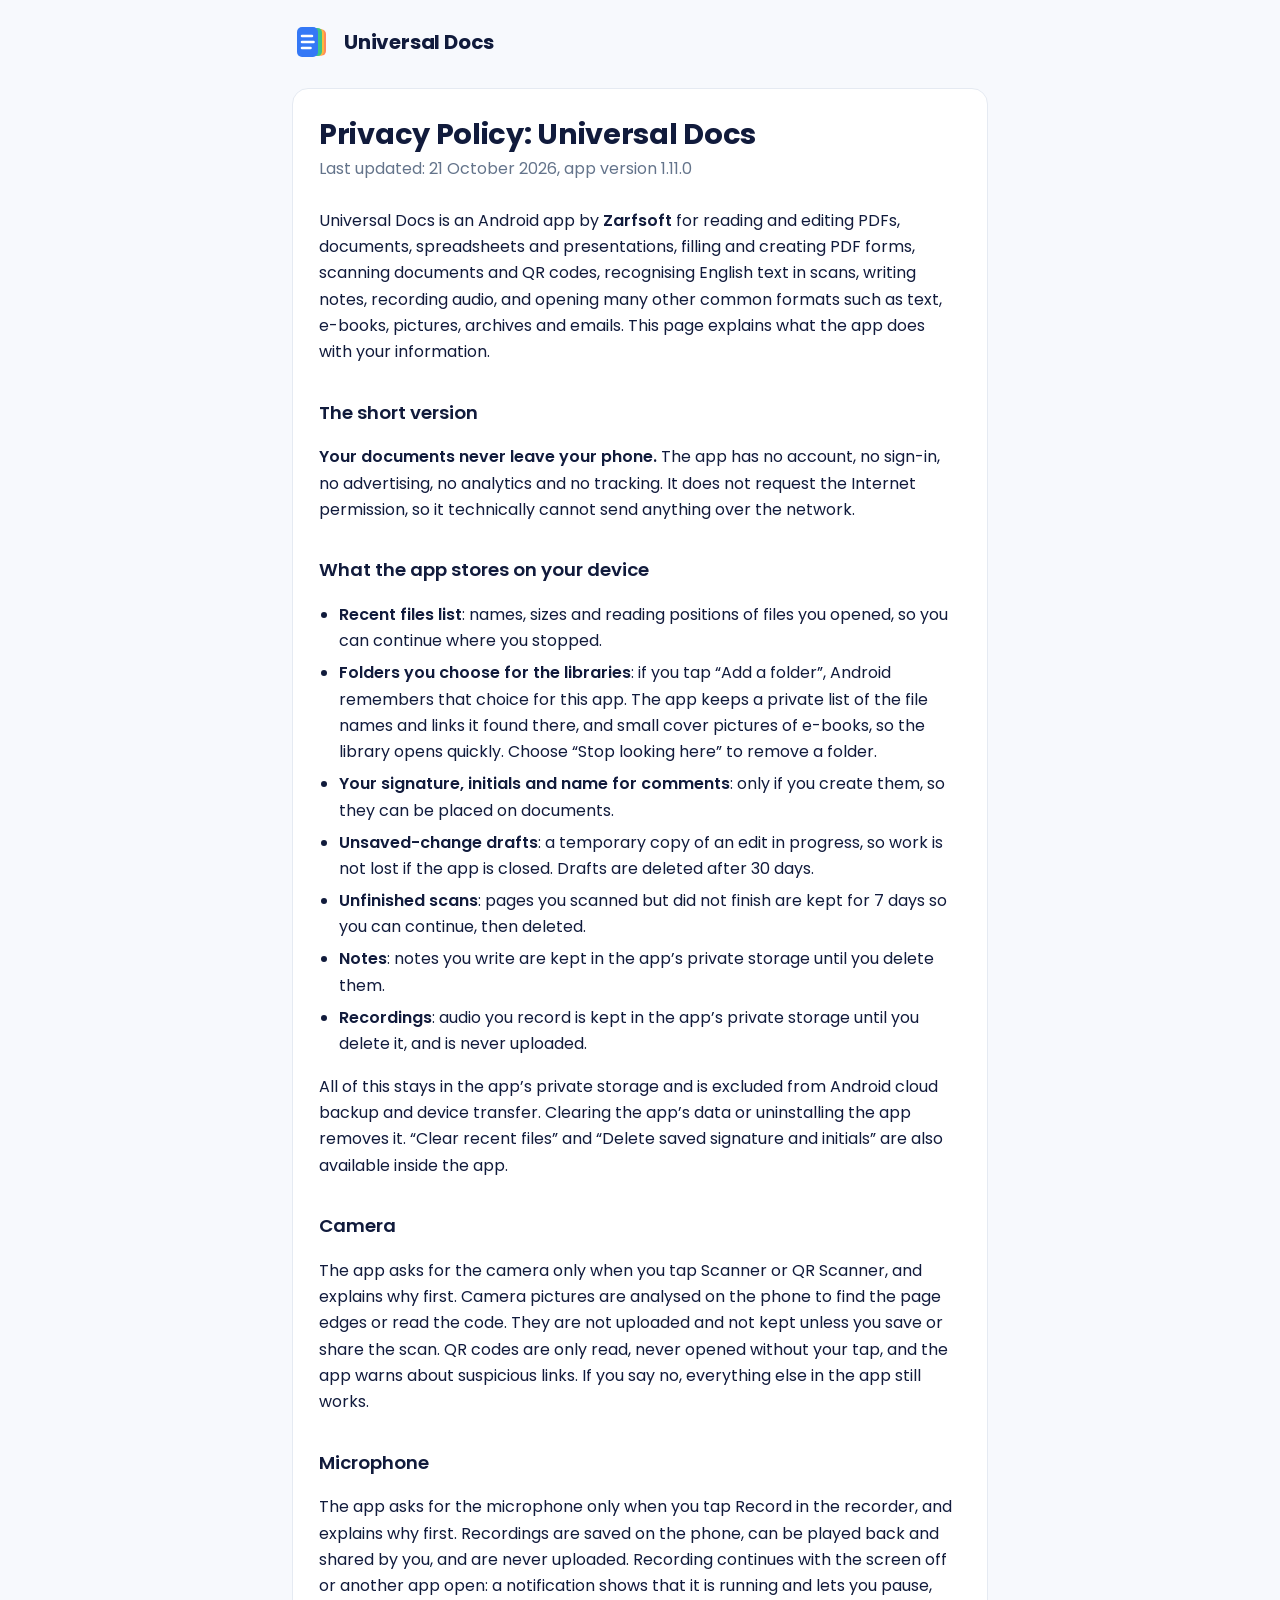
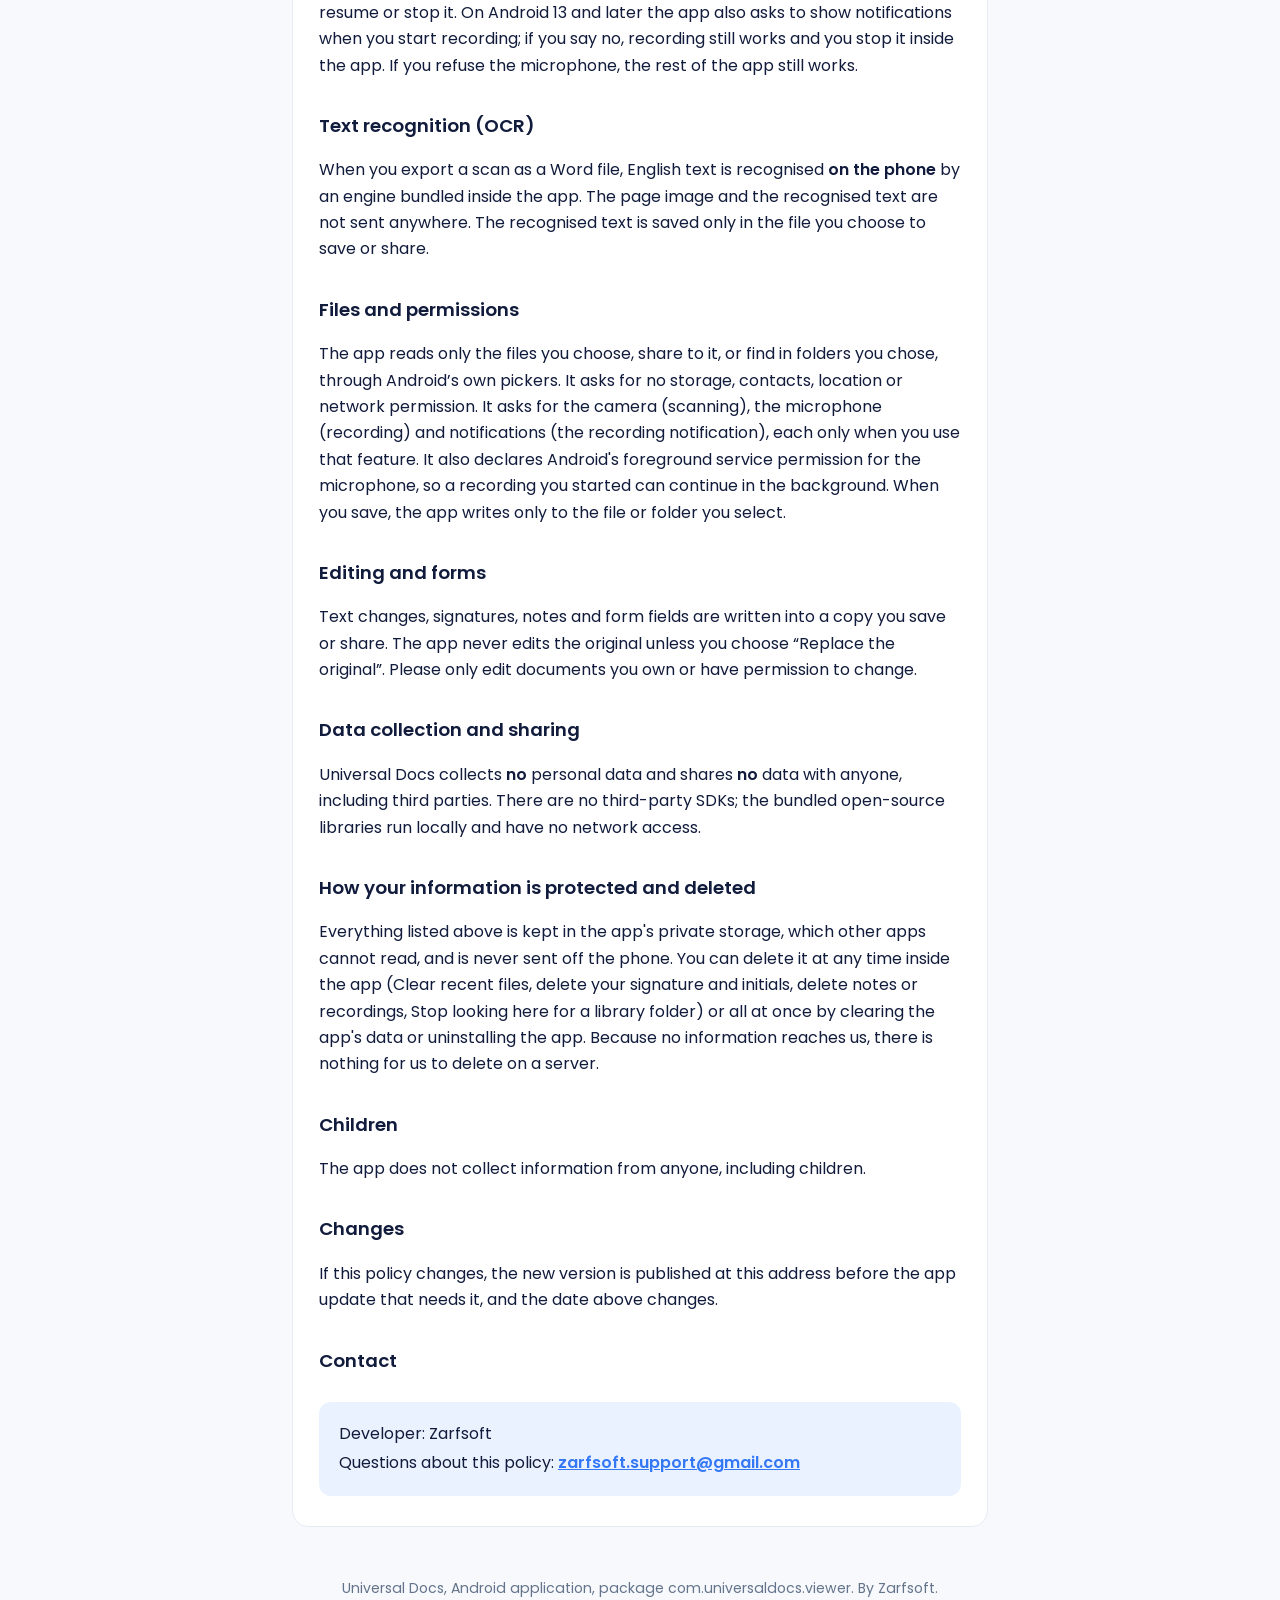
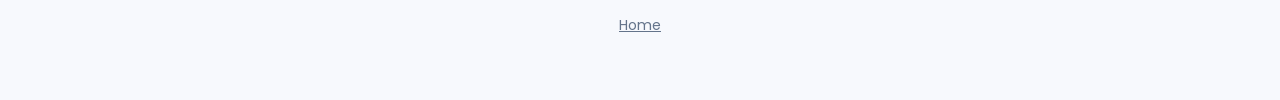
==== privacy/index.html @ 7cad25ad "Add files via upload" ====
<!DOCTYPE html>
<html lang="en">
<head>
<meta charset="utf-8">
<meta name="viewport" content="width=device-width, initial-scale=1">
<title>Privacy Policy: Universal Docs</title>
<link rel="icon" href="../assets/logo.svg" type="image/svg+xml">
<link rel="stylesheet" href="../assets/site.css">
</head>
<body>
<div class="wrap">
  <header class="top">
    <svg viewBox="0 0 40 40" aria-hidden="true"><rect x="14" y="7.5" width="20" height="26" rx="4.5" fill="#FF8A5B"/><rect x="12" y="6.8" width="20" height="27" rx="4.5" fill="#FDBA3B"/><rect x="10" y="6" width="20" height="28" rx="4.5" fill="#3CC48A"/><rect x="5" y="5" width="21" height="30" rx="5" fill="#3478F6"/><path d="M10 14h10M10 20h11.5M10 26h8.5" stroke="#FFFFFF" stroke-width="2.6" stroke-linecap="round"/></svg>
    <a class="name" href="../">Universal Docs</a>
  </header>
  <main class="doc">
<h1>Privacy Policy: Universal Docs</h1>
<p class="date">Last updated: 21 October 2026, app version 1.11.0</p>

<p>Universal Docs is an Android app by <strong>Zarfsoft</strong> for reading and editing PDFs, documents, spreadsheets and
presentations, filling and creating PDF forms, scanning documents and QR codes, recognising English text in scans,
writing notes, recording audio, and opening many other common formats such as text, e-books, pictures, archives and emails.
This page explains what the app does with your information.</p>

<h2>The short version</h2>
<p><strong>Your documents never leave your phone.</strong> The app has no account, no sign-in, no advertising,
no analytics and no tracking. It does not request the Internet permission, so it technically cannot send
anything over the network.</p>

<h2>What the app stores on your device</h2>
<ul>
  <li><strong>Recent files list</strong>: names, sizes and reading positions of files you opened, so you can continue where you stopped.</li>
  <li><strong>Folders you choose for the libraries</strong>: if you tap “Add a folder”, Android remembers that choice for this app.
      The app keeps a private list of the file names and links it found there, and small cover pictures of e-books, so the library
      opens quickly. Choose “Stop looking here” to remove a folder.</li>
  <li><strong>Your signature, initials and name for comments</strong>: only if you create them, so they can be placed on documents.</li>
  <li><strong>Unsaved-change drafts</strong>: a temporary copy of an edit in progress, so work is not lost if the app is closed.
      Drafts are deleted after 30 days.</li>
  <li><strong>Unfinished scans</strong>: pages you scanned but did not finish are kept for 7 days so you can continue, then deleted.</li>
  <li><strong>Notes</strong>: notes you write are kept in the app’s private storage until you delete them.</li>
  <li><strong>Recordings</strong>: audio you record is kept in the app’s private storage until you delete it, and is never uploaded.</li>
</ul>
<p>All of this stays in the app’s private storage and is excluded from Android cloud backup and device transfer.
Clearing the app’s data or uninstalling the app removes it. “Clear recent files” and “Delete saved signature and initials” are also
available inside the app.</p>

<h2>Camera</h2>
<p>The app asks for the camera only when you tap Scanner or QR Scanner, and explains why first.
Camera pictures are analysed on the phone to find the page edges or read the code. They are not uploaded and not kept
unless you save or share the scan. QR codes are only read, never opened without your tap, and the app warns about
suspicious links. If you say no, everything else in the app still works.</p>

<h2>Microphone</h2>
<p>The app asks for the microphone only when you tap Record in the recorder, and explains why first. Recordings are saved on the phone,
can be played back and shared by you, and are never uploaded. Recording continues with the screen off or another app open: a notification
shows that it is running and lets you pause, resume or stop it. On Android 13 and later the app also asks to show notifications
when you start recording; if you say no, recording still works and you stop it inside the app. If you refuse the microphone,
the rest of the app still works.</p>

<h2>Text recognition (OCR)</h2>
<p>When you export a scan as a Word file, English text is recognised <strong>on the phone</strong> by an engine
bundled inside the app. The page image and the recognised text are not sent anywhere. The recognised text is saved only
in the file you choose to save or share.</p>

<h2>Files and permissions</h2>
<p>The app reads only the files you choose, share to it, or find in folders you chose, through Android’s own pickers.
It asks for no storage, contacts, location or network permission. It asks for the camera (scanning), the microphone (recording) and
notifications (the recording notification), each only when you use that feature. It also declares Android's foreground service permission
for the microphone, so a recording you started can continue in the background. When you save, the app writes only to the file or folder you select.</p>

<h2>Editing and forms</h2>
<p>Text changes, signatures, notes and form fields are written into a copy you save or share. The app never edits the
original unless you choose “Replace the original”. Please only edit documents you own or have permission to change.</p>

<h2>Data collection and sharing</h2>
<p>Universal Docs collects <strong>no</strong> personal data and shares <strong>no</strong> data with anyone, including
third parties. There are no third-party SDKs; the bundled open-source libraries run locally and have no network access.</p>

<h2>How your information is protected and deleted</h2>
<p>Everything listed above is kept in the app's private storage, which other apps cannot read, and is never sent off the phone.
You can delete it at any time inside the app (Clear recent files, delete your signature and initials, delete notes or recordings,
Stop looking here for a library folder) or all at once by clearing the app's data or uninstalling the app. Because no information
reaches us, there is nothing for us to delete on a server.</p>

<h2>Children</h2>
<p>The app does not collect information from anyone, including children.</p>

<h2>Changes</h2>
<p>If this policy changes, the new version is published at this address before the app update that needs it, and the date above changes.</p>

<h2>Contact</h2>
<div class="contact">
  <p>Developer: Zarfsoft</p>
  <p>Questions about this policy: <a href="mailto:zarfsoft.support@gmail.com"><strong>zarfsoft.support@gmail.com</strong></a></p>
</div>
  </main>
  <footer>
    <p>Universal Docs, Android application, package com.universaldocs.viewer. By Zarfsoft.</p>
    <p><a href="../">Home</a></p>
  </footer>
</div>
</body>
</html>
---- assets/site.css ----
/* Universal Docs website: same look as the app (Poppins, navy, electric blue, arctic white; light and dark). Fonts are served from this site, nothing is loaded from other servers. */
@font-face { font-family: 'Poppins'; src: url('fonts/Poppins-Regular.woff2') format('woff2'); font-weight: 400; font-display: swap; }
@font-face { font-family: 'Poppins'; src: url('fonts/Poppins-Medium.woff2') format('woff2'); font-weight: 500; font-display: swap; }
@font-face { font-family: 'Poppins'; src: url('fonts/Poppins-SemiBold.woff2') format('woff2'); font-weight: 600; font-display: swap; }
@font-face { font-family: 'Poppins'; src: url('fonts/Poppins-Bold.woff2') format('woff2'); font-weight: 700; font-display: swap; }

:root {
  --bg: #F7F9FD; --surface: #FFFFFF; --line: #E5EAF2;
  --text: #111B3C; --text-2: #64748B; --accent: #3478F6; --accent-soft: #EAF2FF;
  color-scheme: light dark;
}
@media (prefers-color-scheme: dark) {
  :root { --bg: #0B1226; --surface: #131B35; --line: #243052; --text: #E8EDF8; --text-2: #9AA7C4; --accent: #6E95FF; --accent-soft: #1B2A52; }
}
* { box-sizing: border-box; }
body { margin: 0; background: var(--bg); color: var(--text); font: 16px/1.65 'Poppins', system-ui, -apple-system, 'Segoe UI', Roboto, Arial, sans-serif; }
a { color: var(--accent); }
.wrap { max-width: 46rem; margin: 0 auto; padding: 0 20px; }

/* Header */
.top { display: flex; align-items: center; gap: 12px; padding: 22px 0; }
.top svg { width: 40px; height: 40px; flex: none; }
.top .name { font-weight: 700; font-size: 1.25rem; letter-spacing: -.2px; text-decoration: none; color: var(--text); }

/* Home */
.hero { text-align: center; padding: 36px 0 12px; }
.hero svg { width: 120px; height: 120px; }
.hero h1 { margin: 18px 0 0; font-size: 2.3rem; line-height: 1.15; font-weight: 700; letter-spacing: -.5px; }
.hero .tag { margin: 8px 0 0; color: var(--text-2); font-weight: 500; font-size: 1.05rem; }
.hero .lead { margin: 22px auto 0; max-width: 34rem; }
.pills { display: flex; flex-wrap: wrap; justify-content: center; gap: 8px; margin: 22px 0 0; padding: 0; list-style: none; }
.pills li { padding: 6px 14px; border-radius: 999px; background: var(--accent-soft); color: var(--accent); font-weight: 600; font-size: .9rem; }
.grid { display: grid; grid-template-columns: repeat(2, minmax(0, 1fr)); gap: 12px; margin: 40px 0 0; }
@media (min-width: 640px) { .grid { grid-template-columns: repeat(5, minmax(0, 1fr)); } } /* 10 features: 5 rows of 2 on phones, 2 rows of 5 on computers */
.card { display: flex; flex-direction: column; align-items: center; gap: 6px; padding: 18px 10px 16px; text-align: center; background: var(--surface); border: 1px solid var(--line); border-radius: 16px; }
.card img { width: 44px; height: 44px; }
.card b { font-weight: 600; font-size: .95rem; }
.card span { color: var(--text-2); font-size: .82rem; line-height: 1.35; }
.privacy-box { margin: 36px 0 0; padding: 20px 22px; background: var(--surface); border: 1px solid var(--line); border-radius: 16px; }
.privacy-box h2 { margin: 0 0 6px; font-size: 1.15rem; font-weight: 600; }
.privacy-box p { margin: 0 0 10px; color: var(--text-2); }
.btn { display: inline-block; padding: 10px 18px; border-radius: 12px; background: var(--accent); color: #fff; font-weight: 600; text-decoration: none; }
@media (prefers-color-scheme: dark) { .btn { color: #0B1020; } }

/* Policy */
.doc { background: var(--surface); border: 1px solid var(--line); border-radius: 16px; padding: 28px 26px 30px; margin: 4px 0 0; }
.doc h1 { font-size: 1.8rem; line-height: 1.2; margin: 0 0 .25rem; font-weight: 700; letter-spacing: -.3px; }
.doc h2 { font-size: 1.15rem; margin: 2rem 0 .5rem; font-weight: 600; }
.doc .date { color: var(--text-2); margin: 0 0 1.6rem; }
.doc ul { padding-left: 1.25rem; }
.doc li { margin: .35rem 0; }
.doc strong { font-weight: 600; }
.doc .contact { margin-top: 1.6rem; padding: 1rem 1.25rem; border-radius: 12px; background: var(--accent-soft); }
.doc .contact p { margin: .2rem 0; }

footer { color: var(--text-2); font-size: .88rem; text-align: center; padding: 36px 0 48px; }
footer a { color: var(--text-2); }
@media (max-width: 480px) { .hero h1 { font-size: 1.9rem; } .doc { padding: 22px 18px; } }
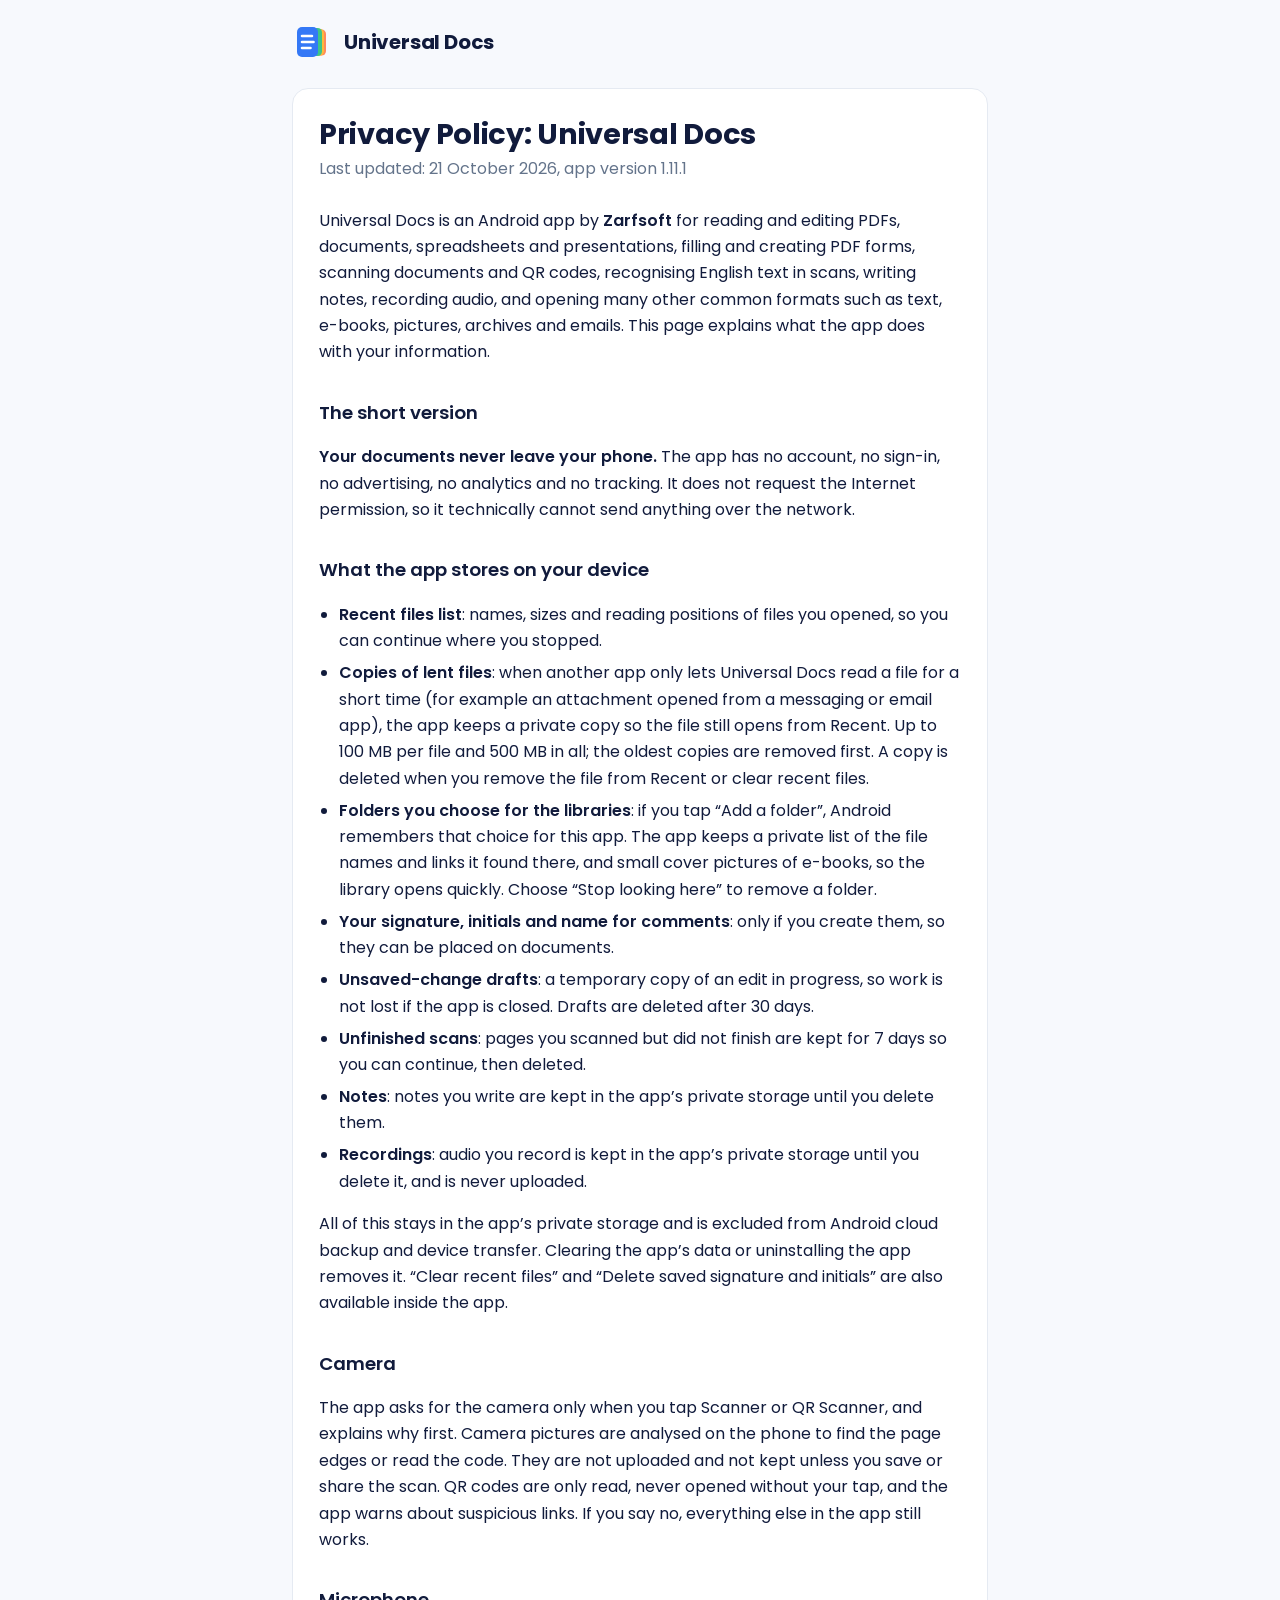
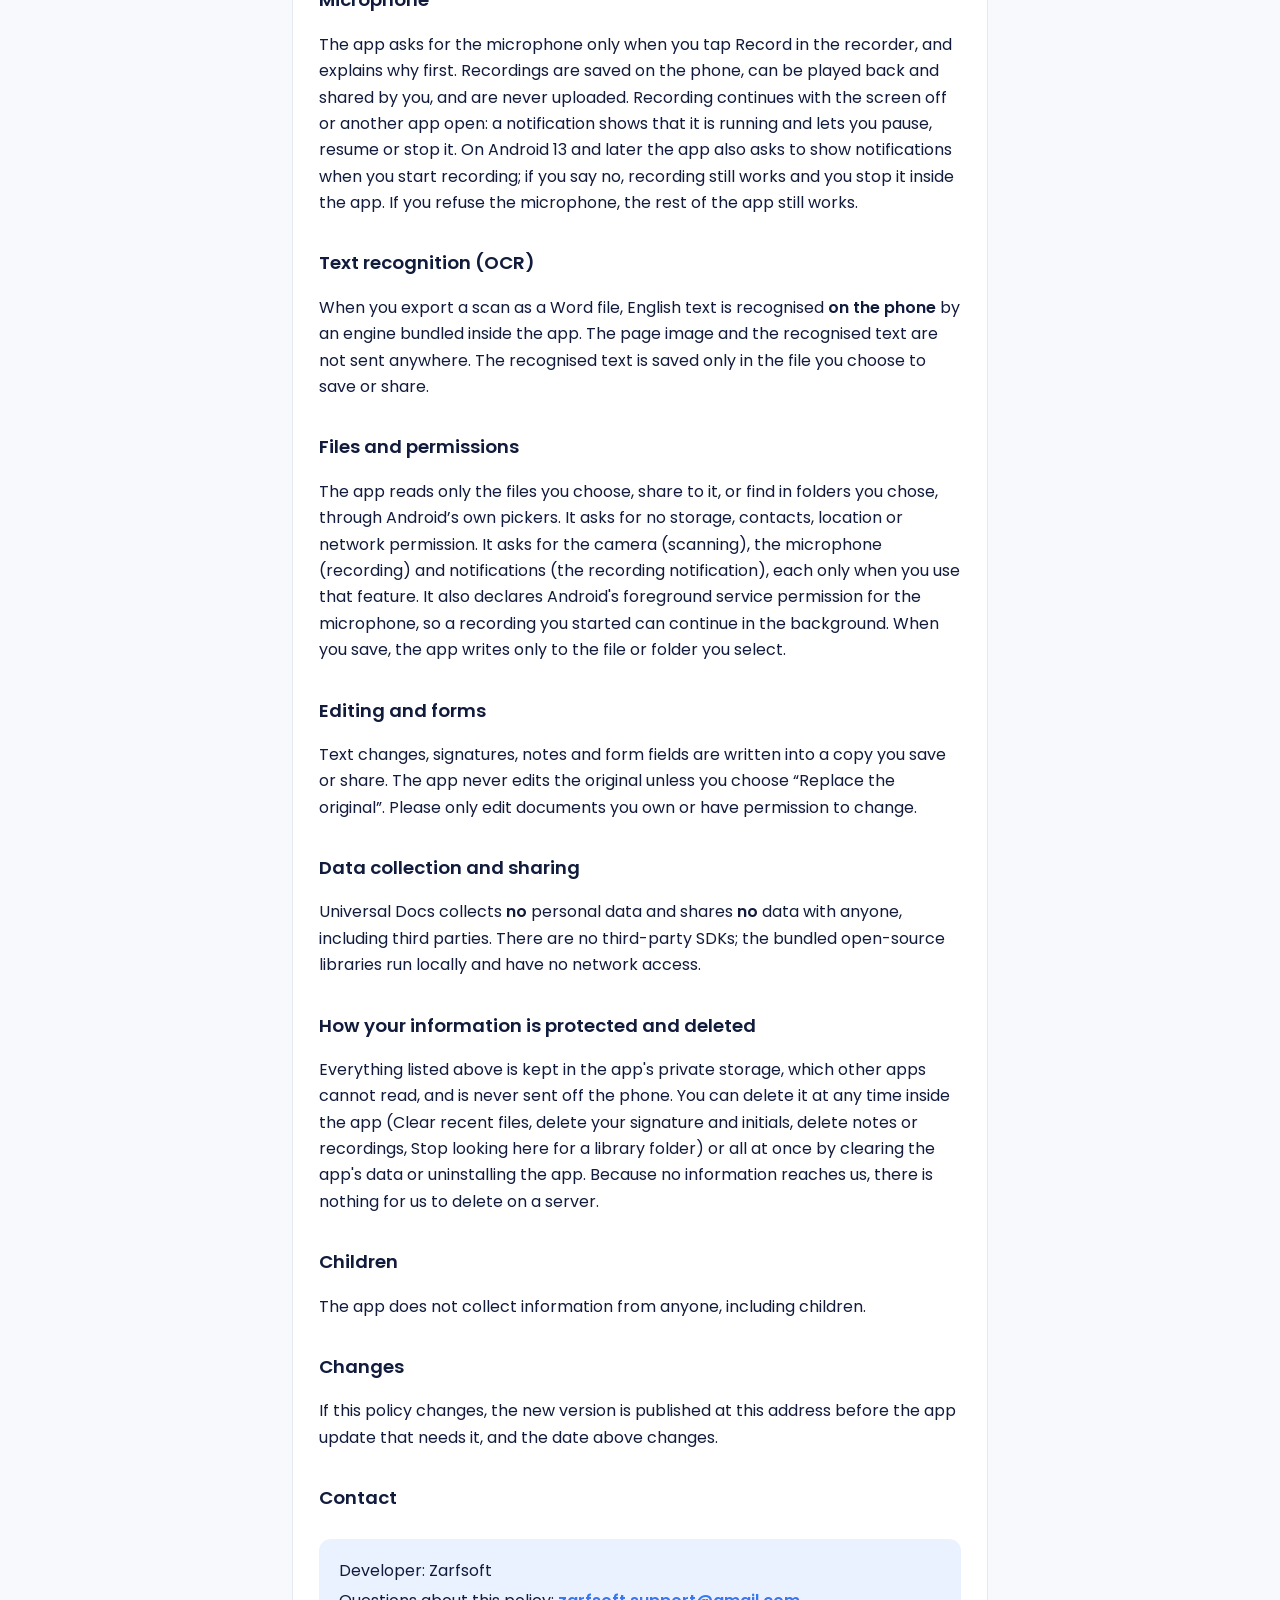
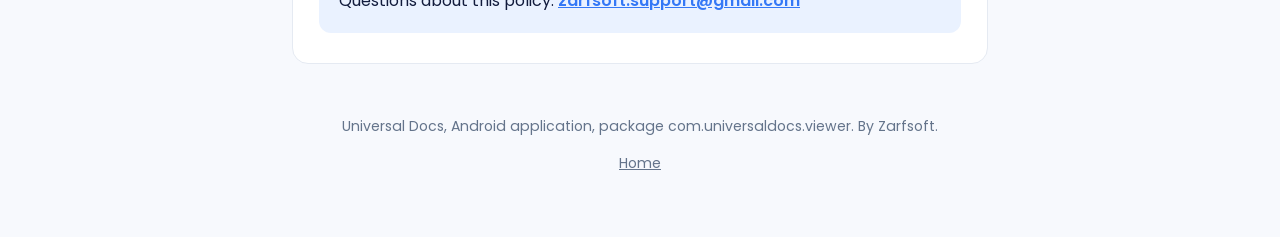
==== commit 6ba6a4b4: "Add files via upload" ====
--- a/privacy/index.html
+++ b/privacy/index.html
@@ -1,103 +1,107 @@
-<!DOCTYPE html>
-<html lang="en">
-<head>
-<meta charset="utf-8">
-<meta name="viewport" content="width=device-width, initial-scale=1">
-<title>Privacy Policy: Universal Docs</title>
-<link rel="icon" href="../assets/logo.svg" type="image/svg+xml">
-<link rel="stylesheet" href="../assets/site.css">
-</head>
-<body>
-<div class="wrap">
-  <header class="top">
-    <svg viewBox="0 0 40 40" aria-hidden="true"><rect x="14" y="7.5" width="20" height="26" rx="4.5" fill="#FF8A5B"/><rect x="12" y="6.8" width="20" height="27" rx="4.5" fill="#FDBA3B"/><rect x="10" y="6" width="20" height="28" rx="4.5" fill="#3CC48A"/><rect x="5" y="5" width="21" height="30" rx="5" fill="#3478F6"/><path d="M10 14h10M10 20h11.5M10 26h8.5" stroke="#FFFFFF" stroke-width="2.6" stroke-linecap="round"/></svg>
-    <a class="name" href="../">Universal Docs</a>
-  </header>
-  <main class="doc">
-<h1>Privacy Policy: Universal Docs</h1>
-<p class="date">Last updated: 21 October 2026, app version 1.11.0</p>
-
-<p>Universal Docs is an Android app by <strong>Zarfsoft</strong> for reading and editing PDFs, documents, spreadsheets and
-presentations, filling and creating PDF forms, scanning documents and QR codes, recognising English text in scans,
-writing notes, recording audio, and opening many other common formats such as text, e-books, pictures, archives and emails.
-This page explains what the app does with your information.</p>
-
-<h2>The short version</h2>
-<p><strong>Your documents never leave your phone.</strong> The app has no account, no sign-in, no advertising,
-no analytics and no tracking. It does not request the Internet permission, so it technically cannot send
-anything over the network.</p>
-
-<h2>What the app stores on your device</h2>
-<ul>
-  <li><strong>Recent files list</strong>: names, sizes and reading positions of files you opened, so you can continue where you stopped.</li>
-  <li><strong>Folders you choose for the libraries</strong>: if you tap “Add a folder”, Android remembers that choice for this app.
-      The app keeps a private list of the file names and links it found there, and small cover pictures of e-books, so the library
-      opens quickly. Choose “Stop looking here” to remove a folder.</li>
-  <li><strong>Your signature, initials and name for comments</strong>: only if you create them, so they can be placed on documents.</li>
-  <li><strong>Unsaved-change drafts</strong>: a temporary copy of an edit in progress, so work is not lost if the app is closed.
-      Drafts are deleted after 30 days.</li>
-  <li><strong>Unfinished scans</strong>: pages you scanned but did not finish are kept for 7 days so you can continue, then deleted.</li>
-  <li><strong>Notes</strong>: notes you write are kept in the app’s private storage until you delete them.</li>
-  <li><strong>Recordings</strong>: audio you record is kept in the app’s private storage until you delete it, and is never uploaded.</li>
-</ul>
-<p>All of this stays in the app’s private storage and is excluded from Android cloud backup and device transfer.
-Clearing the app’s data or uninstalling the app removes it. “Clear recent files” and “Delete saved signature and initials” are also
-available inside the app.</p>
-
-<h2>Camera</h2>
-<p>The app asks for the camera only when you tap Scanner or QR Scanner, and explains why first.
-Camera pictures are analysed on the phone to find the page edges or read the code. They are not uploaded and not kept
-unless you save or share the scan. QR codes are only read, never opened without your tap, and the app warns about
-suspicious links. If you say no, everything else in the app still works.</p>
-
-<h2>Microphone</h2>
-<p>The app asks for the microphone only when you tap Record in the recorder, and explains why first. Recordings are saved on the phone,
-can be played back and shared by you, and are never uploaded. Recording continues with the screen off or another app open: a notification
-shows that it is running and lets you pause, resume or stop it. On Android 13 and later the app also asks to show notifications
-when you start recording; if you say no, recording still works and you stop it inside the app. If you refuse the microphone,
-the rest of the app still works.</p>
-
-<h2>Text recognition (OCR)</h2>
-<p>When you export a scan as a Word file, English text is recognised <strong>on the phone</strong> by an engine
-bundled inside the app. The page image and the recognised text are not sent anywhere. The recognised text is saved only
-in the file you choose to save or share.</p>
-
-<h2>Files and permissions</h2>
-<p>The app reads only the files you choose, share to it, or find in folders you chose, through Android’s own pickers.
-It asks for no storage, contacts, location or network permission. It asks for the camera (scanning), the microphone (recording) and
-notifications (the recording notification), each only when you use that feature. It also declares Android's foreground service permission
-for the microphone, so a recording you started can continue in the background. When you save, the app writes only to the file or folder you select.</p>
-
-<h2>Editing and forms</h2>
-<p>Text changes, signatures, notes and form fields are written into a copy you save or share. The app never edits the
-original unless you choose “Replace the original”. Please only edit documents you own or have permission to change.</p>
-
-<h2>Data collection and sharing</h2>
-<p>Universal Docs collects <strong>no</strong> personal data and shares <strong>no</strong> data with anyone, including
-third parties. There are no third-party SDKs; the bundled open-source libraries run locally and have no network access.</p>
-
-<h2>How your information is protected and deleted</h2>
-<p>Everything listed above is kept in the app's private storage, which other apps cannot read, and is never sent off the phone.
-You can delete it at any time inside the app (Clear recent files, delete your signature and initials, delete notes or recordings,
-Stop looking here for a library folder) or all at once by clearing the app's data or uninstalling the app. Because no information
-reaches us, there is nothing for us to delete on a server.</p>
-
-<h2>Children</h2>
-<p>The app does not collect information from anyone, including children.</p>
-
-<h2>Changes</h2>
-<p>If this policy changes, the new version is published at this address before the app update that needs it, and the date above changes.</p>
-
-<h2>Contact</h2>
-<div class="contact">
-  <p>Developer: Zarfsoft</p>
-  <p>Questions about this policy: <a href="mailto:zarfsoft.support@gmail.com"><strong>zarfsoft.support@gmail.com</strong></a></p>
-</div>
-  </main>
-  <footer>
-    <p>Universal Docs, Android application, package com.universaldocs.viewer. By Zarfsoft.</p>
-    <p><a href="../">Home</a></p>
-  </footer>
-</div>
-</body>
-</html>
+<!DOCTYPE html>
+<html lang="en">
+<head>
+<meta charset="utf-8">
+<meta name="viewport" content="width=device-width, initial-scale=1">
+<title>Privacy Policy: Universal Docs</title>
+<link rel="icon" href="../assets/logo.svg" type="image/svg+xml">
+<link rel="stylesheet" href="../assets/site.css">
+</head>
+<body>
+<div class="wrap">
+  <header class="top">
+    <svg viewBox="0 0 40 40" aria-hidden="true"><rect x="14" y="7.5" width="20" height="26" rx="4.5" fill="#FF8A5B"/><rect x="12" y="6.8" width="20" height="27" rx="4.5" fill="#FDBA3B"/><rect x="10" y="6" width="20" height="28" rx="4.5" fill="#3CC48A"/><rect x="5" y="5" width="21" height="30" rx="5" fill="#3478F6"/><path d="M10 14h10M10 20h11.5M10 26h8.5" stroke="#FFFFFF" stroke-width="2.6" stroke-linecap="round"/></svg>
+    <a class="name" href="../">Universal Docs</a>
+  </header>
+  <main class="doc">
+<h1>Privacy Policy: Universal Docs</h1>
+<p class="date">Last updated: 21 October 2026, app version 1.11.1</p>
+
+<p>Universal Docs is an Android app by <strong>Zarfsoft</strong> for reading and editing PDFs, documents, spreadsheets and
+presentations, filling and creating PDF forms, scanning documents and QR codes, recognising English text in scans,
+writing notes, recording audio, and opening many other common formats such as text, e-books, pictures, archives and emails.
+This page explains what the app does with your information.</p>
+
+<h2>The short version</h2>
+<p><strong>Your documents never leave your phone.</strong> The app has no account, no sign-in, no advertising,
+no analytics and no tracking. It does not request the Internet permission, so it technically cannot send
+anything over the network.</p>
+
+<h2>What the app stores on your device</h2>
+<ul>
+  <li><strong>Recent files list</strong>: names, sizes and reading positions of files you opened, so you can continue where you stopped.</li>
+  <li><strong>Copies of lent files</strong>: when another app only lets Universal Docs read a file for a short time (for example an
+      attachment opened from a messaging or email app), the app keeps a private copy so the file still opens from Recent.
+      Up to 100 MB per file and 500 MB in all; the oldest copies are removed first. A copy is deleted when you remove the
+      file from Recent or clear recent files.</li>
+  <li><strong>Folders you choose for the libraries</strong>: if you tap “Add a folder”, Android remembers that choice for this app.
+      The app keeps a private list of the file names and links it found there, and small cover pictures of e-books, so the library
+      opens quickly. Choose “Stop looking here” to remove a folder.</li>
+  <li><strong>Your signature, initials and name for comments</strong>: only if you create them, so they can be placed on documents.</li>
+  <li><strong>Unsaved-change drafts</strong>: a temporary copy of an edit in progress, so work is not lost if the app is closed.
+      Drafts are deleted after 30 days.</li>
+  <li><strong>Unfinished scans</strong>: pages you scanned but did not finish are kept for 7 days so you can continue, then deleted.</li>
+  <li><strong>Notes</strong>: notes you write are kept in the app’s private storage until you delete them.</li>
+  <li><strong>Recordings</strong>: audio you record is kept in the app’s private storage until you delete it, and is never uploaded.</li>
+</ul>
+<p>All of this stays in the app’s private storage and is excluded from Android cloud backup and device transfer.
+Clearing the app’s data or uninstalling the app removes it. “Clear recent files” and “Delete saved signature and initials” are also
+available inside the app.</p>
+
+<h2>Camera</h2>
+<p>The app asks for the camera only when you tap Scanner or QR Scanner, and explains why first.
+Camera pictures are analysed on the phone to find the page edges or read the code. They are not uploaded and not kept
+unless you save or share the scan. QR codes are only read, never opened without your tap, and the app warns about
+suspicious links. If you say no, everything else in the app still works.</p>
+
+<h2>Microphone</h2>
+<p>The app asks for the microphone only when you tap Record in the recorder, and explains why first. Recordings are saved on the phone,
+can be played back and shared by you, and are never uploaded. Recording continues with the screen off or another app open: a notification
+shows that it is running and lets you pause, resume or stop it. On Android 13 and later the app also asks to show notifications
+when you start recording; if you say no, recording still works and you stop it inside the app. If you refuse the microphone,
+the rest of the app still works.</p>
+
+<h2>Text recognition (OCR)</h2>
+<p>When you export a scan as a Word file, English text is recognised <strong>on the phone</strong> by an engine
+bundled inside the app. The page image and the recognised text are not sent anywhere. The recognised text is saved only
+in the file you choose to save or share.</p>
+
+<h2>Files and permissions</h2>
+<p>The app reads only the files you choose, share to it, or find in folders you chose, through Android’s own pickers.
+It asks for no storage, contacts, location or network permission. It asks for the camera (scanning), the microphone (recording) and
+notifications (the recording notification), each only when you use that feature. It also declares Android's foreground service permission
+for the microphone, so a recording you started can continue in the background. When you save, the app writes only to the file or folder you select.</p>
+
+<h2>Editing and forms</h2>
+<p>Text changes, signatures, notes and form fields are written into a copy you save or share. The app never edits the
+original unless you choose “Replace the original”. Please only edit documents you own or have permission to change.</p>
+
+<h2>Data collection and sharing</h2>
+<p>Universal Docs collects <strong>no</strong> personal data and shares <strong>no</strong> data with anyone, including
+third parties. There are no third-party SDKs; the bundled open-source libraries run locally and have no network access.</p>
+
+<h2>How your information is protected and deleted</h2>
+<p>Everything listed above is kept in the app's private storage, which other apps cannot read, and is never sent off the phone.
+You can delete it at any time inside the app (Clear recent files, delete your signature and initials, delete notes or recordings,
+Stop looking here for a library folder) or all at once by clearing the app's data or uninstalling the app. Because no information
+reaches us, there is nothing for us to delete on a server.</p>
+
+<h2>Children</h2>
+<p>The app does not collect information from anyone, including children.</p>
+
+<h2>Changes</h2>
+<p>If this policy changes, the new version is published at this address before the app update that needs it, and the date above changes.</p>
+
+<h2>Contact</h2>
+<div class="contact">
+  <p>Developer: Zarfsoft</p>
+  <p>Questions about this policy: <a href="mailto:zarfsoft.support@gmail.com"><strong>zarfsoft.support@gmail.com</strong></a></p>
+</div>
+  </main>
+  <footer>
+    <p>Universal Docs, Android application, package com.universaldocs.viewer. By Zarfsoft.</p>
+    <p><a href="../">Home</a></p>
+  </footer>
+</div>
+</body>
+</html>
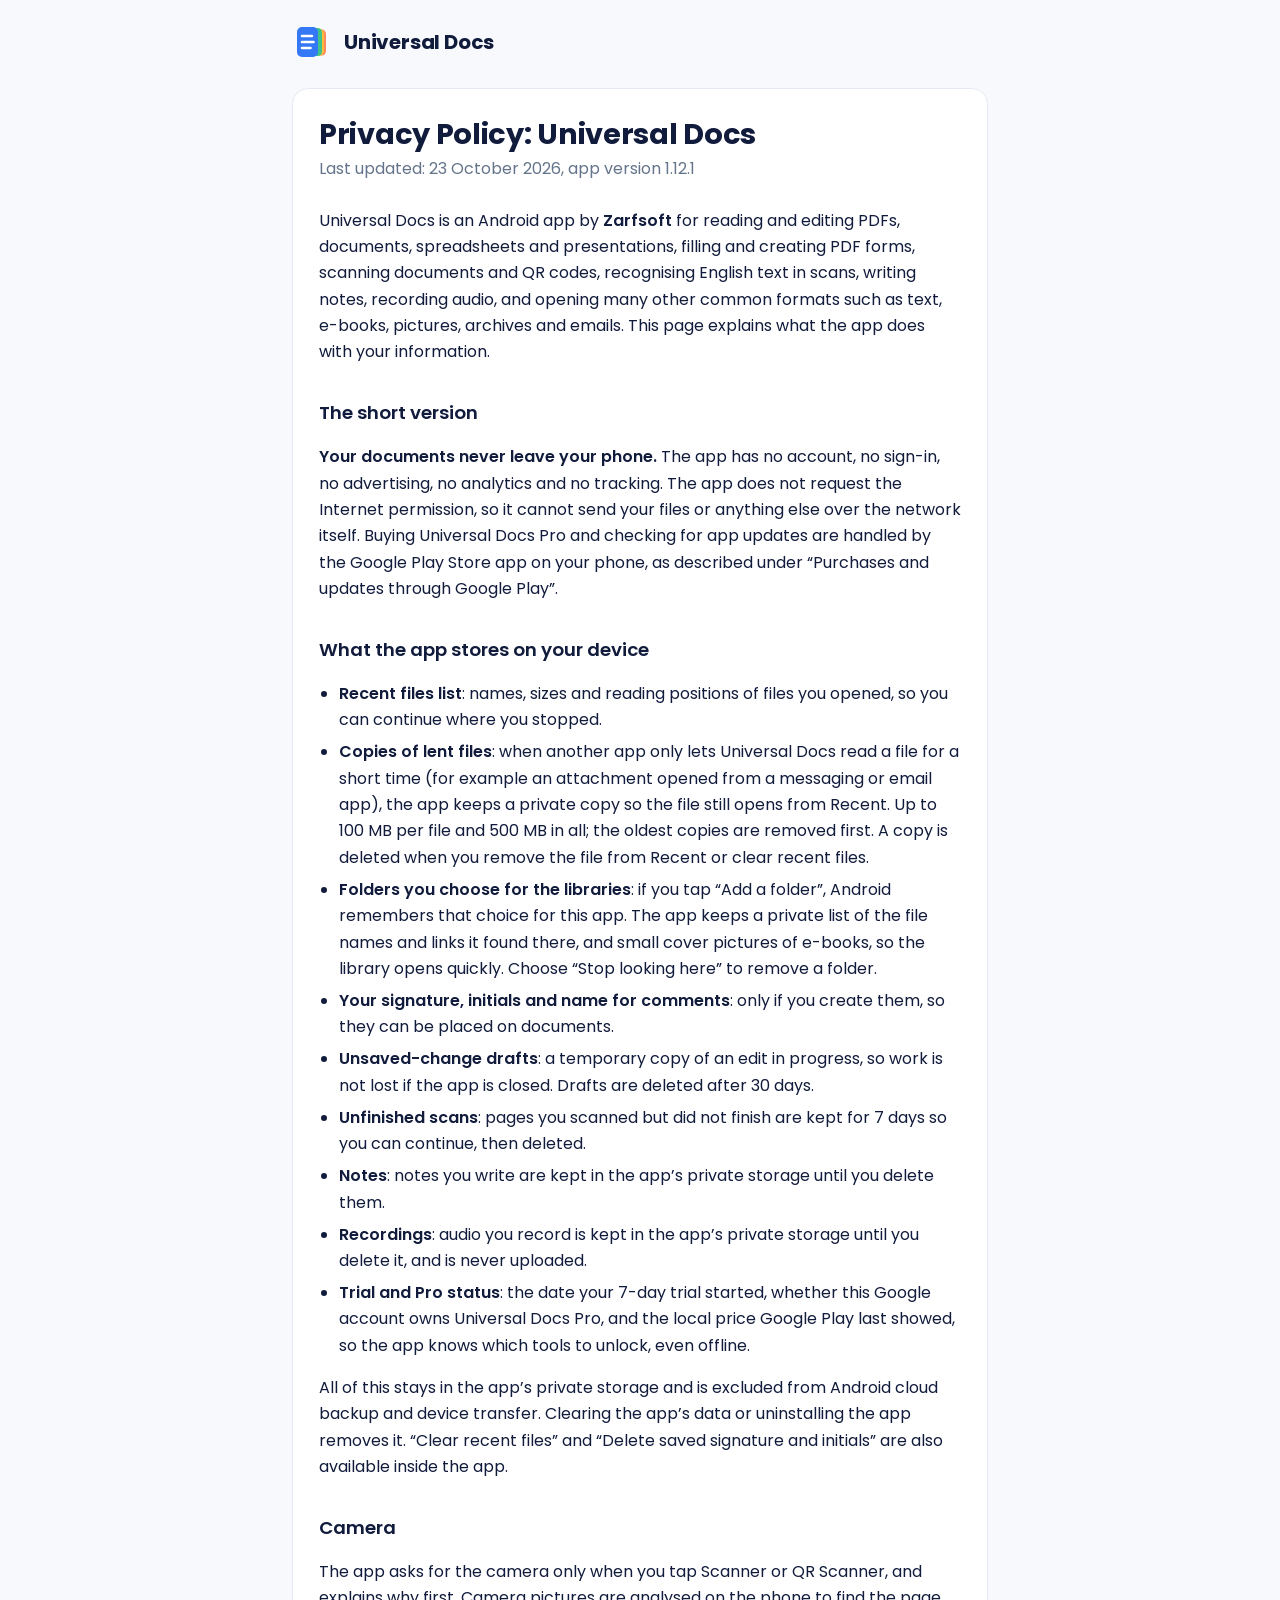
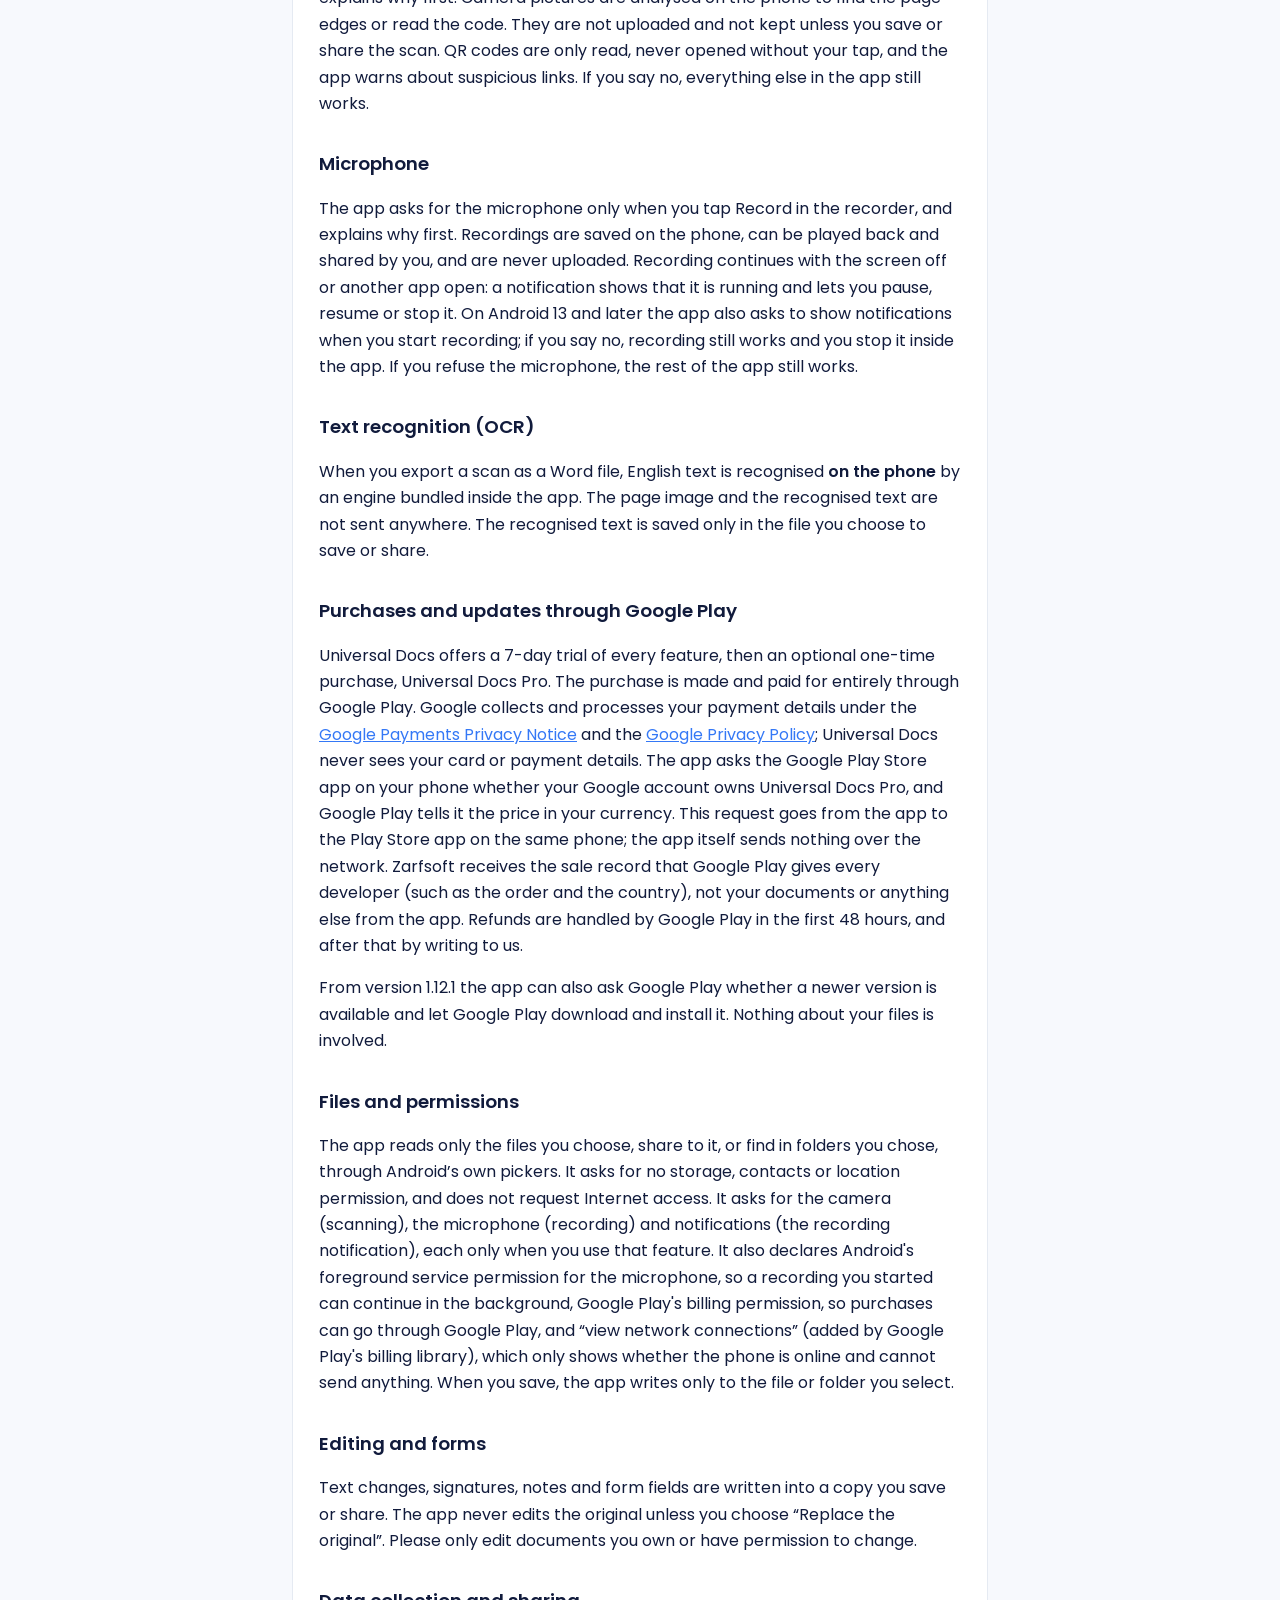
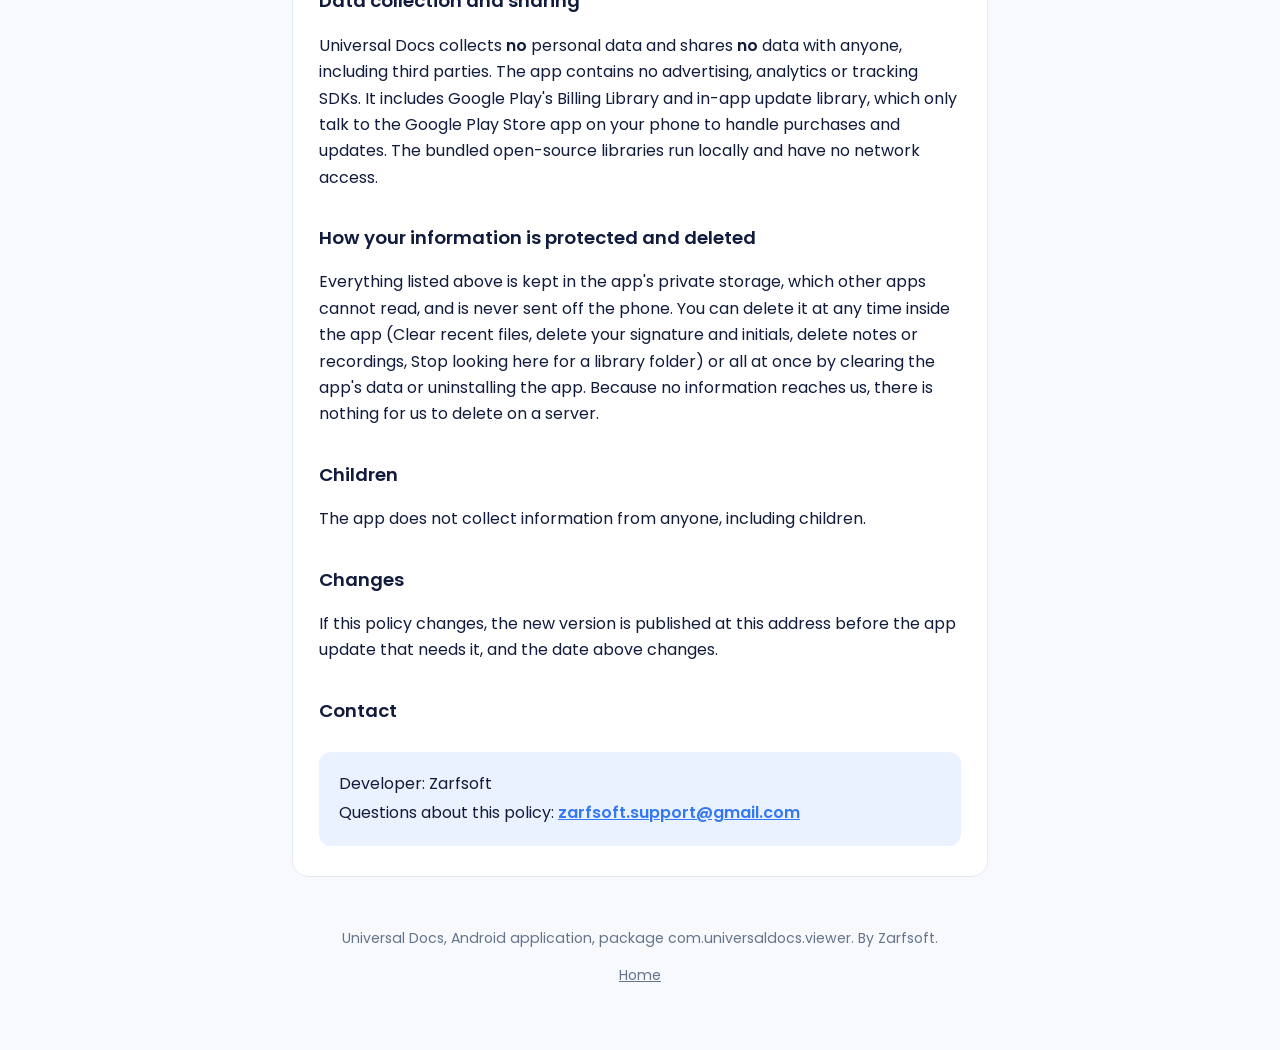
==== commit aaf3c060: "Add files via upload" ====
--- a/privacy/index.html
+++ b/privacy/index.html
@@ -1,107 +1,126 @@
-<!DOCTYPE html>
-<html lang="en">
-<head>
-<meta charset="utf-8">
-<meta name="viewport" content="width=device-width, initial-scale=1">
-<title>Privacy Policy: Universal Docs</title>
-<link rel="icon" href="../assets/logo.svg" type="image/svg+xml">
-<link rel="stylesheet" href="../assets/site.css">
-</head>
-<body>
-<div class="wrap">
-  <header class="top">
-    <svg viewBox="0 0 40 40" aria-hidden="true"><rect x="14" y="7.5" width="20" height="26" rx="4.5" fill="#FF8A5B"/><rect x="12" y="6.8" width="20" height="27" rx="4.5" fill="#FDBA3B"/><rect x="10" y="6" width="20" height="28" rx="4.5" fill="#3CC48A"/><rect x="5" y="5" width="21" height="30" rx="5" fill="#3478F6"/><path d="M10 14h10M10 20h11.5M10 26h8.5" stroke="#FFFFFF" stroke-width="2.6" stroke-linecap="round"/></svg>
-    <a class="name" href="../">Universal Docs</a>
-  </header>
-  <main class="doc">
-<h1>Privacy Policy: Universal Docs</h1>
-<p class="date">Last updated: 21 October 2026, app version 1.11.1</p>
-
-<p>Universal Docs is an Android app by <strong>Zarfsoft</strong> for reading and editing PDFs, documents, spreadsheets and
-presentations, filling and creating PDF forms, scanning documents and QR codes, recognising English text in scans,
-writing notes, recording audio, and opening many other common formats such as text, e-books, pictures, archives and emails.
-This page explains what the app does with your information.</p>
-
-<h2>The short version</h2>
-<p><strong>Your documents never leave your phone.</strong> The app has no account, no sign-in, no advertising,
-no analytics and no tracking. It does not request the Internet permission, so it technically cannot send
-anything over the network.</p>
-
-<h2>What the app stores on your device</h2>
-<ul>
-  <li><strong>Recent files list</strong>: names, sizes and reading positions of files you opened, so you can continue where you stopped.</li>
-  <li><strong>Copies of lent files</strong>: when another app only lets Universal Docs read a file for a short time (for example an
-      attachment opened from a messaging or email app), the app keeps a private copy so the file still opens from Recent.
-      Up to 100 MB per file and 500 MB in all; the oldest copies are removed first. A copy is deleted when you remove the
-      file from Recent or clear recent files.</li>
-  <li><strong>Folders you choose for the libraries</strong>: if you tap “Add a folder”, Android remembers that choice for this app.
-      The app keeps a private list of the file names and links it found there, and small cover pictures of e-books, so the library
-      opens quickly. Choose “Stop looking here” to remove a folder.</li>
-  <li><strong>Your signature, initials and name for comments</strong>: only if you create them, so they can be placed on documents.</li>
-  <li><strong>Unsaved-change drafts</strong>: a temporary copy of an edit in progress, so work is not lost if the app is closed.
-      Drafts are deleted after 30 days.</li>
-  <li><strong>Unfinished scans</strong>: pages you scanned but did not finish are kept for 7 days so you can continue, then deleted.</li>
-  <li><strong>Notes</strong>: notes you write are kept in the app’s private storage until you delete them.</li>
-  <li><strong>Recordings</strong>: audio you record is kept in the app’s private storage until you delete it, and is never uploaded.</li>
-</ul>
-<p>All of this stays in the app’s private storage and is excluded from Android cloud backup and device transfer.
-Clearing the app’s data or uninstalling the app removes it. “Clear recent files” and “Delete saved signature and initials” are also
-available inside the app.</p>
-
-<h2>Camera</h2>
-<p>The app asks for the camera only when you tap Scanner or QR Scanner, and explains why first.
-Camera pictures are analysed on the phone to find the page edges or read the code. They are not uploaded and not kept
-unless you save or share the scan. QR codes are only read, never opened without your tap, and the app warns about
-suspicious links. If you say no, everything else in the app still works.</p>
-
-<h2>Microphone</h2>
-<p>The app asks for the microphone only when you tap Record in the recorder, and explains why first. Recordings are saved on the phone,
-can be played back and shared by you, and are never uploaded. Recording continues with the screen off or another app open: a notification
-shows that it is running and lets you pause, resume or stop it. On Android 13 and later the app also asks to show notifications
-when you start recording; if you say no, recording still works and you stop it inside the app. If you refuse the microphone,
-the rest of the app still works.</p>
-
-<h2>Text recognition (OCR)</h2>
-<p>When you export a scan as a Word file, English text is recognised <strong>on the phone</strong> by an engine
-bundled inside the app. The page image and the recognised text are not sent anywhere. The recognised text is saved only
-in the file you choose to save or share.</p>
-
-<h2>Files and permissions</h2>
-<p>The app reads only the files you choose, share to it, or find in folders you chose, through Android’s own pickers.
-It asks for no storage, contacts, location or network permission. It asks for the camera (scanning), the microphone (recording) and
-notifications (the recording notification), each only when you use that feature. It also declares Android's foreground service permission
-for the microphone, so a recording you started can continue in the background. When you save, the app writes only to the file or folder you select.</p>
-
-<h2>Editing and forms</h2>
-<p>Text changes, signatures, notes and form fields are written into a copy you save or share. The app never edits the
-original unless you choose “Replace the original”. Please only edit documents you own or have permission to change.</p>
-
-<h2>Data collection and sharing</h2>
-<p>Universal Docs collects <strong>no</strong> personal data and shares <strong>no</strong> data with anyone, including
-third parties. There are no third-party SDKs; the bundled open-source libraries run locally and have no network access.</p>
-
-<h2>How your information is protected and deleted</h2>
-<p>Everything listed above is kept in the app's private storage, which other apps cannot read, and is never sent off the phone.
-You can delete it at any time inside the app (Clear recent files, delete your signature and initials, delete notes or recordings,
-Stop looking here for a library folder) or all at once by clearing the app's data or uninstalling the app. Because no information
-reaches us, there is nothing for us to delete on a server.</p>
-
-<h2>Children</h2>
-<p>The app does not collect information from anyone, including children.</p>
-
-<h2>Changes</h2>
-<p>If this policy changes, the new version is published at this address before the app update that needs it, and the date above changes.</p>
-
-<h2>Contact</h2>
-<div class="contact">
-  <p>Developer: Zarfsoft</p>
-  <p>Questions about this policy: <a href="mailto:zarfsoft.support@gmail.com"><strong>zarfsoft.support@gmail.com</strong></a></p>
-</div>
-  </main>
-  <footer>
-    <p>Universal Docs, Android application, package com.universaldocs.viewer. By Zarfsoft.</p>
-    <p><a href="../">Home</a></p>
-  </footer>
-</div>
-</body>
-</html>
+<!DOCTYPE html>
+<html lang="en">
+<head>
+<meta charset="utf-8">
+<meta name="viewport" content="width=device-width, initial-scale=1">
+<title>Privacy Policy: Universal Docs</title>
+<link rel="icon" href="../assets/logo.svg" type="image/svg+xml">
+<link rel="stylesheet" href="../assets/site.css">
+</head>
+<body>
+<div class="wrap">
+  <header class="top">
+    <svg viewBox="0 0 40 40" aria-hidden="true"><rect x="14" y="7.5" width="20" height="26" rx="4.5" fill="#FF8A5B"/><rect x="12" y="6.8" width="20" height="27" rx="4.5" fill="#FDBA3B"/><rect x="10" y="6" width="20" height="28" rx="4.5" fill="#3CC48A"/><rect x="5" y="5" width="21" height="30" rx="5" fill="#3478F6"/><path d="M10 14h10M10 20h11.5M10 26h8.5" stroke="#FFFFFF" stroke-width="2.6" stroke-linecap="round"/></svg>
+    <a class="name" href="../">Universal Docs</a>
+  </header>
+  <main class="doc">
+<h1>Privacy Policy: Universal Docs</h1>
+<p class="date">Last updated: 23 October 2026, app version 1.12.1</p>
+
+<p>Universal Docs is an Android app by <strong>Zarfsoft</strong> for reading and editing PDFs, documents, spreadsheets and
+presentations, filling and creating PDF forms, scanning documents and QR codes, recognising English text in scans,
+writing notes, recording audio, and opening many other common formats such as text, e-books, pictures, archives and emails.
+This page explains what the app does with your information.</p>
+
+<h2>The short version</h2>
+<p><strong>Your documents never leave your phone.</strong> The app has no account, no sign-in, no advertising,
+no analytics and no tracking. The app does not request the Internet permission, so it cannot send your files
+or anything else over the network itself. Buying Universal Docs Pro and checking for app updates are handled by the
+Google Play Store app on your phone, as described under “Purchases and updates through Google Play”.</p>
+
+<h2>What the app stores on your device</h2>
+<ul>
+  <li><strong>Recent files list</strong>: names, sizes and reading positions of files you opened, so you can continue where you stopped.</li>
+  <li><strong>Copies of lent files</strong>: when another app only lets Universal Docs read a file for a short time (for example an
+      attachment opened from a messaging or email app), the app keeps a private copy so the file still opens from Recent.
+      Up to 100 MB per file and 500 MB in all; the oldest copies are removed first. A copy is deleted when you remove the
+      file from Recent or clear recent files.</li>
+  <li><strong>Folders you choose for the libraries</strong>: if you tap “Add a folder”, Android remembers that choice for this app.
+      The app keeps a private list of the file names and links it found there, and small cover pictures of e-books, so the library
+      opens quickly. Choose “Stop looking here” to remove a folder.</li>
+  <li><strong>Your signature, initials and name for comments</strong>: only if you create them, so they can be placed on documents.</li>
+  <li><strong>Unsaved-change drafts</strong>: a temporary copy of an edit in progress, so work is not lost if the app is closed.
+      Drafts are deleted after 30 days.</li>
+  <li><strong>Unfinished scans</strong>: pages you scanned but did not finish are kept for 7 days so you can continue, then deleted.</li>
+  <li><strong>Notes</strong>: notes you write are kept in the app’s private storage until you delete them.</li>
+  <li><strong>Recordings</strong>: audio you record is kept in the app’s private storage until you delete it, and is never uploaded.</li>
+  <li><strong>Trial and Pro status</strong>: the date your 7-day trial started, whether this Google account owns Universal Docs Pro,
+      and the local price Google Play last showed, so the app knows which tools to unlock, even offline.</li>
+</ul>
+<p>All of this stays in the app’s private storage and is excluded from Android cloud backup and device transfer.
+Clearing the app’s data or uninstalling the app removes it. “Clear recent files” and “Delete saved signature and initials” are also
+available inside the app.</p>
+
+<h2>Camera</h2>
+<p>The app asks for the camera only when you tap Scanner or QR Scanner, and explains why first.
+Camera pictures are analysed on the phone to find the page edges or read the code. They are not uploaded and not kept
+unless you save or share the scan. QR codes are only read, never opened without your tap, and the app warns about
+suspicious links. If you say no, everything else in the app still works.</p>
+
+<h2>Microphone</h2>
+<p>The app asks for the microphone only when you tap Record in the recorder, and explains why first. Recordings are saved on the phone,
+can be played back and shared by you, and are never uploaded. Recording continues with the screen off or another app open: a notification
+shows that it is running and lets you pause, resume or stop it. On Android 13 and later the app also asks to show notifications
+when you start recording; if you say no, recording still works and you stop it inside the app. If you refuse the microphone,
+the rest of the app still works.</p>
+
+<h2>Text recognition (OCR)</h2>
+<p>When you export a scan as a Word file, English text is recognised <strong>on the phone</strong> by an engine
+bundled inside the app. The page image and the recognised text are not sent anywhere. The recognised text is saved only
+in the file you choose to save or share.</p>
+
+<h2>Purchases and updates through Google Play</h2>
+<p>Universal Docs offers a 7-day trial of every feature, then an optional one-time purchase, Universal Docs Pro.
+The purchase is made and paid for entirely through Google Play. Google collects and processes your payment details under
+the <a href="https://payments.google.com/payments/apis-secure/get_legal_document?ldo=0&amp;ldt=privacynotice">Google Payments Privacy Notice</a>
+and the <a href="https://policies.google.com/privacy">Google Privacy Policy</a>; Universal Docs never sees your card or payment details.
+The app asks the Google Play Store app on your phone whether your Google account owns Universal Docs Pro, and Google Play tells it
+the price in your currency. This request goes from the app to the Play Store app on the same phone; the app itself sends nothing over the
+network. Zarfsoft receives the sale record that Google Play gives every developer (such as the order and the country), not your documents
+or anything else from the app. Refunds are handled by Google Play in the first 48 hours, and after that by writing to us.</p>
+<p>From version 1.12.1 the app can also ask Google Play whether a newer version is available and let Google Play download and install it.
+Nothing about your files is involved.</p>
+
+<h2>Files and permissions</h2>
+<p>The app reads only the files you choose, share to it, or find in folders you chose, through Android’s own pickers.
+It asks for no storage, contacts or location permission, and does not request Internet access. It asks for the camera (scanning), the microphone (recording) and
+notifications (the recording notification), each only when you use that feature. It also declares Android's foreground service permission
+for the microphone, so a recording you started can continue in the background, Google Play's billing permission, so purchases can go
+through Google Play, and “view network connections” (added by Google Play's billing library), which only shows whether the phone is online
+and cannot send anything. When you save, the app writes only to the file or folder you select.</p>
+
+<h2>Editing and forms</h2>
+<p>Text changes, signatures, notes and form fields are written into a copy you save or share. The app never edits the
+original unless you choose “Replace the original”. Please only edit documents you own or have permission to change.</p>
+
+<h2>Data collection and sharing</h2>
+<p>Universal Docs collects <strong>no</strong> personal data and shares <strong>no</strong> data with anyone, including
+third parties. The app contains no advertising, analytics or tracking SDKs. It includes Google Play's Billing Library and in-app update
+library, which only talk to the Google Play Store app on your phone to handle purchases and updates. The bundled open-source libraries
+run locally and have no network access.</p>
+
+<h2>How your information is protected and deleted</h2>
+<p>Everything listed above is kept in the app's private storage, which other apps cannot read, and is never sent off the phone.
+You can delete it at any time inside the app (Clear recent files, delete your signature and initials, delete notes or recordings,
+Stop looking here for a library folder) or all at once by clearing the app's data or uninstalling the app. Because no information
+reaches us, there is nothing for us to delete on a server.</p>
+
+<h2>Children</h2>
+<p>The app does not collect information from anyone, including children.</p>
+
+<h2>Changes</h2>
+<p>If this policy changes, the new version is published at this address before the app update that needs it, and the date above changes.</p>
+
+<h2>Contact</h2>
+<div class="contact">
+  <p>Developer: Zarfsoft</p>
+  <p>Questions about this policy: <a href="mailto:zarfsoft.support@gmail.com"><strong>zarfsoft.support@gmail.com</strong></a></p>
+</div>
+  </main>
+  <footer>
+    <p>Universal Docs, Android application, package com.universaldocs.viewer. By Zarfsoft.</p>
+    <p><a href="../">Home</a></p>
+  </footer>
+</div>
+</body>
+</html>
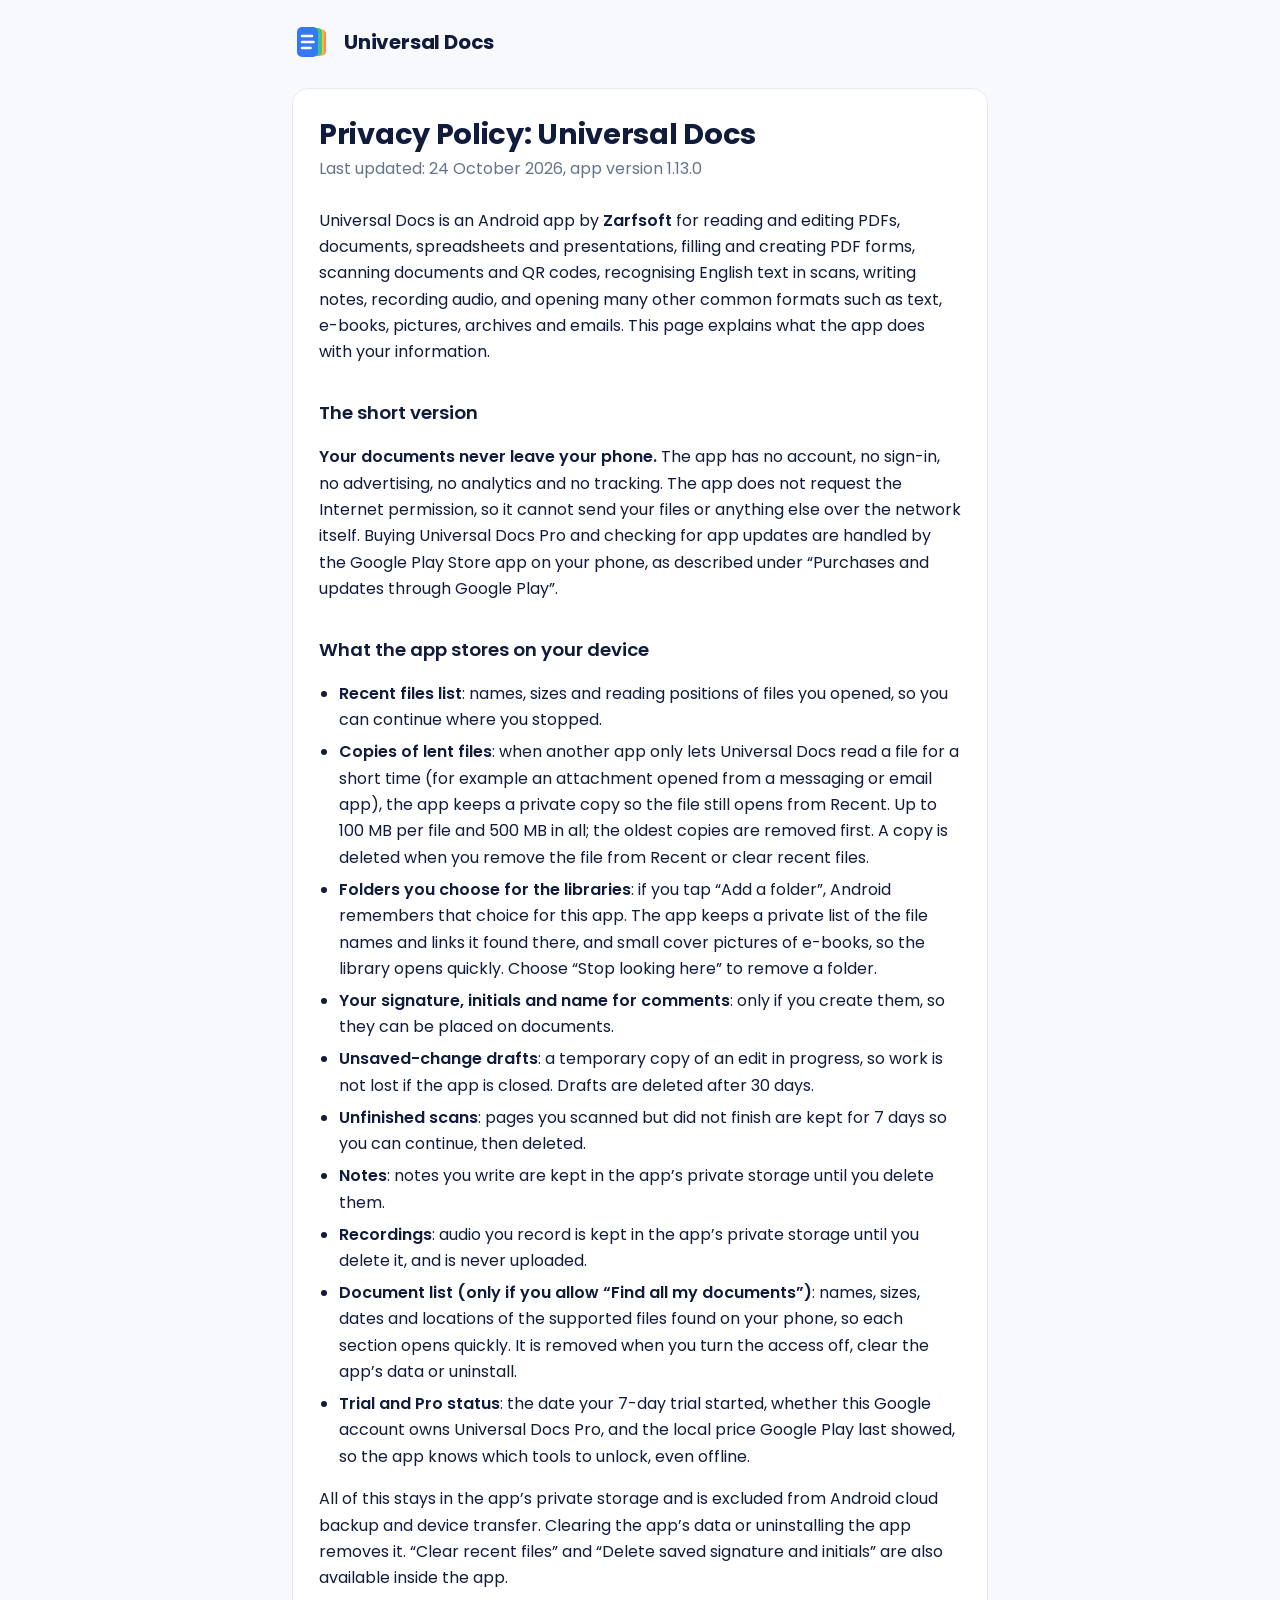
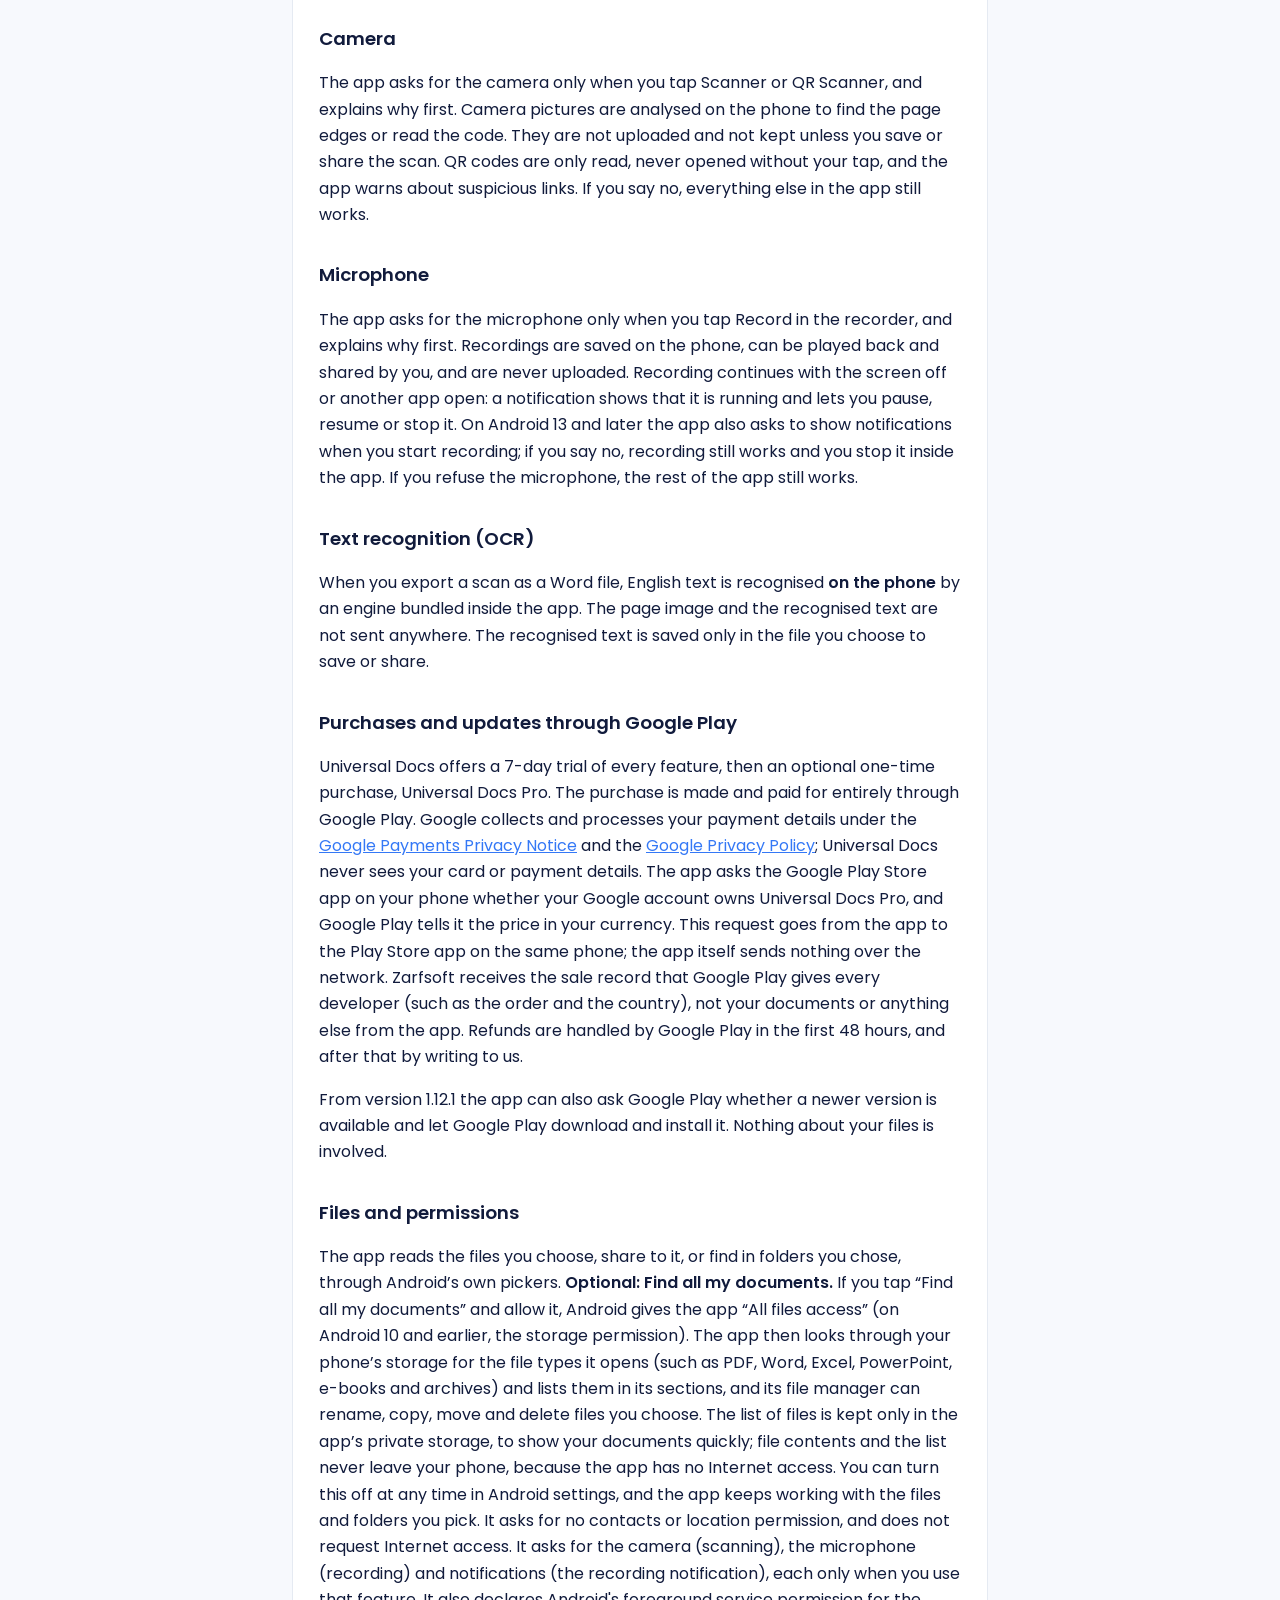
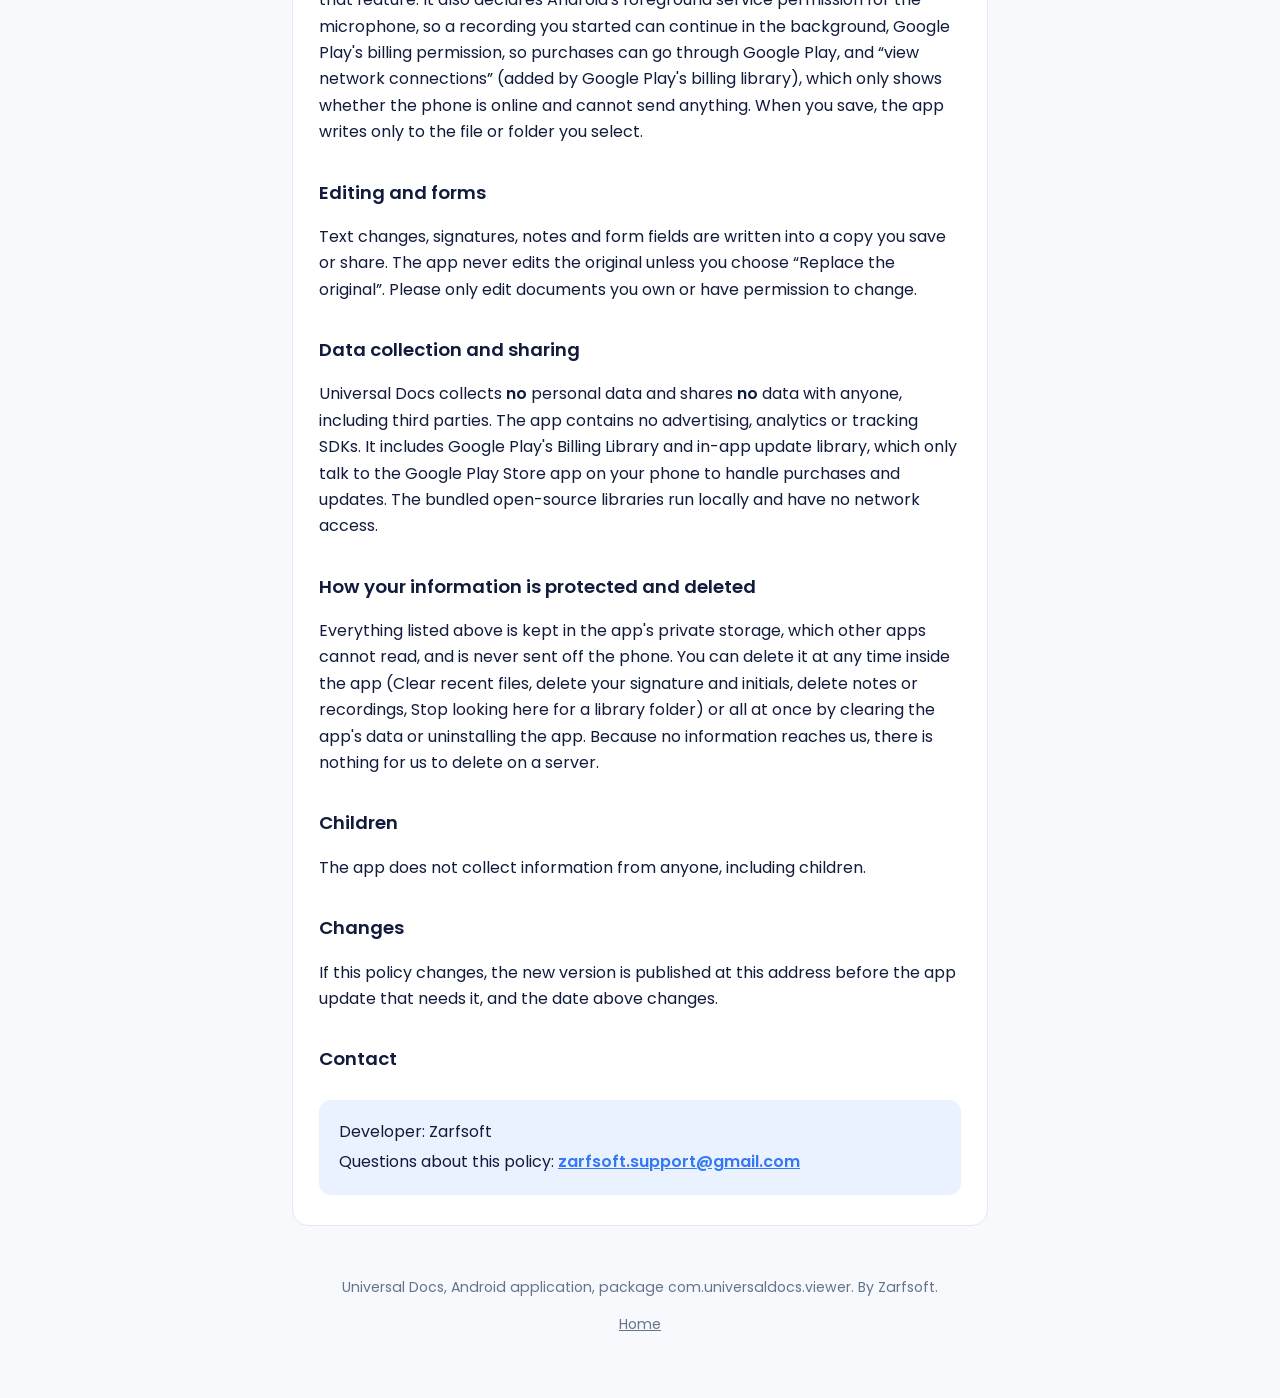
==== commit 254e8d29: "Add files via upload" ====
--- a/privacy/index.html
+++ b/privacy/index.html
@@ -1,126 +1,134 @@
-<!DOCTYPE html>
-<html lang="en">
-<head>
-<meta charset="utf-8">
-<meta name="viewport" content="width=device-width, initial-scale=1">
-<title>Privacy Policy: Universal Docs</title>
-<link rel="icon" href="../assets/logo.svg" type="image/svg+xml">
-<link rel="stylesheet" href="../assets/site.css">
-</head>
-<body>
-<div class="wrap">
-  <header class="top">
-    <svg viewBox="0 0 40 40" aria-hidden="true"><rect x="14" y="7.5" width="20" height="26" rx="4.5" fill="#FF8A5B"/><rect x="12" y="6.8" width="20" height="27" rx="4.5" fill="#FDBA3B"/><rect x="10" y="6" width="20" height="28" rx="4.5" fill="#3CC48A"/><rect x="5" y="5" width="21" height="30" rx="5" fill="#3478F6"/><path d="M10 14h10M10 20h11.5M10 26h8.5" stroke="#FFFFFF" stroke-width="2.6" stroke-linecap="round"/></svg>
-    <a class="name" href="../">Universal Docs</a>
-  </header>
-  <main class="doc">
-<h1>Privacy Policy: Universal Docs</h1>
-<p class="date">Last updated: 23 October 2026, app version 1.12.1</p>
-
-<p>Universal Docs is an Android app by <strong>Zarfsoft</strong> for reading and editing PDFs, documents, spreadsheets and
-presentations, filling and creating PDF forms, scanning documents and QR codes, recognising English text in scans,
-writing notes, recording audio, and opening many other common formats such as text, e-books, pictures, archives and emails.
-This page explains what the app does with your information.</p>
-
-<h2>The short version</h2>
-<p><strong>Your documents never leave your phone.</strong> The app has no account, no sign-in, no advertising,
-no analytics and no tracking. The app does not request the Internet permission, so it cannot send your files
-or anything else over the network itself. Buying Universal Docs Pro and checking for app updates are handled by the
-Google Play Store app on your phone, as described under “Purchases and updates through Google Play”.</p>
-
-<h2>What the app stores on your device</h2>
-<ul>
-  <li><strong>Recent files list</strong>: names, sizes and reading positions of files you opened, so you can continue where you stopped.</li>
-  <li><strong>Copies of lent files</strong>: when another app only lets Universal Docs read a file for a short time (for example an
-      attachment opened from a messaging or email app), the app keeps a private copy so the file still opens from Recent.
-      Up to 100 MB per file and 500 MB in all; the oldest copies are removed first. A copy is deleted when you remove the
-      file from Recent or clear recent files.</li>
-  <li><strong>Folders you choose for the libraries</strong>: if you tap “Add a folder”, Android remembers that choice for this app.
-      The app keeps a private list of the file names and links it found there, and small cover pictures of e-books, so the library
-      opens quickly. Choose “Stop looking here” to remove a folder.</li>
-  <li><strong>Your signature, initials and name for comments</strong>: only if you create them, so they can be placed on documents.</li>
-  <li><strong>Unsaved-change drafts</strong>: a temporary copy of an edit in progress, so work is not lost if the app is closed.
-      Drafts are deleted after 30 days.</li>
-  <li><strong>Unfinished scans</strong>: pages you scanned but did not finish are kept for 7 days so you can continue, then deleted.</li>
-  <li><strong>Notes</strong>: notes you write are kept in the app’s private storage until you delete them.</li>
-  <li><strong>Recordings</strong>: audio you record is kept in the app’s private storage until you delete it, and is never uploaded.</li>
-  <li><strong>Trial and Pro status</strong>: the date your 7-day trial started, whether this Google account owns Universal Docs Pro,
-      and the local price Google Play last showed, so the app knows which tools to unlock, even offline.</li>
-</ul>
-<p>All of this stays in the app’s private storage and is excluded from Android cloud backup and device transfer.
-Clearing the app’s data or uninstalling the app removes it. “Clear recent files” and “Delete saved signature and initials” are also
-available inside the app.</p>
-
-<h2>Camera</h2>
-<p>The app asks for the camera only when you tap Scanner or QR Scanner, and explains why first.
-Camera pictures are analysed on the phone to find the page edges or read the code. They are not uploaded and not kept
-unless you save or share the scan. QR codes are only read, never opened without your tap, and the app warns about
-suspicious links. If you say no, everything else in the app still works.</p>
-
-<h2>Microphone</h2>
-<p>The app asks for the microphone only when you tap Record in the recorder, and explains why first. Recordings are saved on the phone,
-can be played back and shared by you, and are never uploaded. Recording continues with the screen off or another app open: a notification
-shows that it is running and lets you pause, resume or stop it. On Android 13 and later the app also asks to show notifications
-when you start recording; if you say no, recording still works and you stop it inside the app. If you refuse the microphone,
-the rest of the app still works.</p>
-
-<h2>Text recognition (OCR)</h2>
-<p>When you export a scan as a Word file, English text is recognised <strong>on the phone</strong> by an engine
-bundled inside the app. The page image and the recognised text are not sent anywhere. The recognised text is saved only
-in the file you choose to save or share.</p>
-
-<h2>Purchases and updates through Google Play</h2>
-<p>Universal Docs offers a 7-day trial of every feature, then an optional one-time purchase, Universal Docs Pro.
-The purchase is made and paid for entirely through Google Play. Google collects and processes your payment details under
-the <a href="https://payments.google.com/payments/apis-secure/get_legal_document?ldo=0&amp;ldt=privacynotice">Google Payments Privacy Notice</a>
-and the <a href="https://policies.google.com/privacy">Google Privacy Policy</a>; Universal Docs never sees your card or payment details.
-The app asks the Google Play Store app on your phone whether your Google account owns Universal Docs Pro, and Google Play tells it
-the price in your currency. This request goes from the app to the Play Store app on the same phone; the app itself sends nothing over the
-network. Zarfsoft receives the sale record that Google Play gives every developer (such as the order and the country), not your documents
-or anything else from the app. Refunds are handled by Google Play in the first 48 hours, and after that by writing to us.</p>
-<p>From version 1.12.1 the app can also ask Google Play whether a newer version is available and let Google Play download and install it.
-Nothing about your files is involved.</p>
-
-<h2>Files and permissions</h2>
-<p>The app reads only the files you choose, share to it, or find in folders you chose, through Android’s own pickers.
-It asks for no storage, contacts or location permission, and does not request Internet access. It asks for the camera (scanning), the microphone (recording) and
-notifications (the recording notification), each only when you use that feature. It also declares Android's foreground service permission
-for the microphone, so a recording you started can continue in the background, Google Play's billing permission, so purchases can go
-through Google Play, and “view network connections” (added by Google Play's billing library), which only shows whether the phone is online
-and cannot send anything. When you save, the app writes only to the file or folder you select.</p>
-
-<h2>Editing and forms</h2>
-<p>Text changes, signatures, notes and form fields are written into a copy you save or share. The app never edits the
-original unless you choose “Replace the original”. Please only edit documents you own or have permission to change.</p>
-
-<h2>Data collection and sharing</h2>
-<p>Universal Docs collects <strong>no</strong> personal data and shares <strong>no</strong> data with anyone, including
-third parties. The app contains no advertising, analytics or tracking SDKs. It includes Google Play's Billing Library and in-app update
-library, which only talk to the Google Play Store app on your phone to handle purchases and updates. The bundled open-source libraries
-run locally and have no network access.</p>
-
-<h2>How your information is protected and deleted</h2>
-<p>Everything listed above is kept in the app's private storage, which other apps cannot read, and is never sent off the phone.
-You can delete it at any time inside the app (Clear recent files, delete your signature and initials, delete notes or recordings,
-Stop looking here for a library folder) or all at once by clearing the app's data or uninstalling the app. Because no information
-reaches us, there is nothing for us to delete on a server.</p>
-
-<h2>Children</h2>
-<p>The app does not collect information from anyone, including children.</p>
-
-<h2>Changes</h2>
-<p>If this policy changes, the new version is published at this address before the app update that needs it, and the date above changes.</p>
-
-<h2>Contact</h2>
-<div class="contact">
-  <p>Developer: Zarfsoft</p>
-  <p>Questions about this policy: <a href="mailto:zarfsoft.support@gmail.com"><strong>zarfsoft.support@gmail.com</strong></a></p>
-</div>
-  </main>
-  <footer>
-    <p>Universal Docs, Android application, package com.universaldocs.viewer. By Zarfsoft.</p>
-    <p><a href="../">Home</a></p>
-  </footer>
-</div>
-</body>
-</html>
+<!DOCTYPE html>
+<html lang="en">
+<head>
+<meta charset="utf-8">
+<meta name="viewport" content="width=device-width, initial-scale=1">
+<title>Privacy Policy: Universal Docs</title>
+<link rel="icon" href="../assets/logo.svg" type="image/svg+xml">
+<link rel="stylesheet" href="../assets/site.css">
+</head>
+<body>
+<div class="wrap">
+  <header class="top">
+    <svg viewBox="0 0 40 40" aria-hidden="true"><rect x="14" y="7.5" width="20" height="26" rx="4.5" fill="#FF8A5B"/><rect x="12" y="6.8" width="20" height="27" rx="4.5" fill="#FDBA3B"/><rect x="10" y="6" width="20" height="28" rx="4.5" fill="#3CC48A"/><rect x="5" y="5" width="21" height="30" rx="5" fill="#3478F6"/><path d="M10 14h10M10 20h11.5M10 26h8.5" stroke="#FFFFFF" stroke-width="2.6" stroke-linecap="round"/></svg>
+    <a class="name" href="../">Universal Docs</a>
+  </header>
+  <main class="doc">
+<h1>Privacy Policy: Universal Docs</h1>
+<p class="date">Last updated: 24 October 2026, app version 1.13.0</p>
+
+<p>Universal Docs is an Android app by <strong>Zarfsoft</strong> for reading and editing PDFs, documents, spreadsheets and
+presentations, filling and creating PDF forms, scanning documents and QR codes, recognising English text in scans,
+writing notes, recording audio, and opening many other common formats such as text, e-books, pictures, archives and emails.
+This page explains what the app does with your information.</p>
+
+<h2>The short version</h2>
+<p><strong>Your documents never leave your phone.</strong> The app has no account, no sign-in, no advertising,
+no analytics and no tracking. The app does not request the Internet permission, so it cannot send your files
+or anything else over the network itself. Buying Universal Docs Pro and checking for app updates are handled by the
+Google Play Store app on your phone, as described under “Purchases and updates through Google Play”.</p>
+
+<h2>What the app stores on your device</h2>
+<ul>
+  <li><strong>Recent files list</strong>: names, sizes and reading positions of files you opened, so you can continue where you stopped.</li>
+  <li><strong>Copies of lent files</strong>: when another app only lets Universal Docs read a file for a short time (for example an
+      attachment opened from a messaging or email app), the app keeps a private copy so the file still opens from Recent.
+      Up to 100 MB per file and 500 MB in all; the oldest copies are removed first. A copy is deleted when you remove the
+      file from Recent or clear recent files.</li>
+  <li><strong>Folders you choose for the libraries</strong>: if you tap “Add a folder”, Android remembers that choice for this app.
+      The app keeps a private list of the file names and links it found there, and small cover pictures of e-books, so the library
+      opens quickly. Choose “Stop looking here” to remove a folder.</li>
+  <li><strong>Your signature, initials and name for comments</strong>: only if you create them, so they can be placed on documents.</li>
+  <li><strong>Unsaved-change drafts</strong>: a temporary copy of an edit in progress, so work is not lost if the app is closed.
+      Drafts are deleted after 30 days.</li>
+  <li><strong>Unfinished scans</strong>: pages you scanned but did not finish are kept for 7 days so you can continue, then deleted.</li>
+  <li><strong>Notes</strong>: notes you write are kept in the app’s private storage until you delete them.</li>
+  <li><strong>Recordings</strong>: audio you record is kept in the app’s private storage until you delete it, and is never uploaded.</li>
+  <li><strong>Document list (only if you allow “Find all my documents”)</strong>: names, sizes, dates and locations of the supported
+      files found on your phone, so each section opens quickly. It is removed when you turn the access off, clear the app’s data or uninstall.</li>
+  <li><strong>Trial and Pro status</strong>: the date your 7-day trial started, whether this Google account owns Universal Docs Pro,
+      and the local price Google Play last showed, so the app knows which tools to unlock, even offline.</li>
+</ul>
+<p>All of this stays in the app’s private storage and is excluded from Android cloud backup and device transfer.
+Clearing the app’s data or uninstalling the app removes it. “Clear recent files” and “Delete saved signature and initials” are also
+available inside the app.</p>
+
+<h2>Camera</h2>
+<p>The app asks for the camera only when you tap Scanner or QR Scanner, and explains why first.
+Camera pictures are analysed on the phone to find the page edges or read the code. They are not uploaded and not kept
+unless you save or share the scan. QR codes are only read, never opened without your tap, and the app warns about
+suspicious links. If you say no, everything else in the app still works.</p>
+
+<h2>Microphone</h2>
+<p>The app asks for the microphone only when you tap Record in the recorder, and explains why first. Recordings are saved on the phone,
+can be played back and shared by you, and are never uploaded. Recording continues with the screen off or another app open: a notification
+shows that it is running and lets you pause, resume or stop it. On Android 13 and later the app also asks to show notifications
+when you start recording; if you say no, recording still works and you stop it inside the app. If you refuse the microphone,
+the rest of the app still works.</p>
+
+<h2>Text recognition (OCR)</h2>
+<p>When you export a scan as a Word file, English text is recognised <strong>on the phone</strong> by an engine
+bundled inside the app. The page image and the recognised text are not sent anywhere. The recognised text is saved only
+in the file you choose to save or share.</p>
+
+<h2>Purchases and updates through Google Play</h2>
+<p>Universal Docs offers a 7-day trial of every feature, then an optional one-time purchase, Universal Docs Pro.
+The purchase is made and paid for entirely through Google Play. Google collects and processes your payment details under
+the <a href="https://payments.google.com/payments/apis-secure/get_legal_document?ldo=0&amp;ldt=privacynotice">Google Payments Privacy Notice</a>
+and the <a href="https://policies.google.com/privacy">Google Privacy Policy</a>; Universal Docs never sees your card or payment details.
+The app asks the Google Play Store app on your phone whether your Google account owns Universal Docs Pro, and Google Play tells it
+the price in your currency. This request goes from the app to the Play Store app on the same phone; the app itself sends nothing over the
+network. Zarfsoft receives the sale record that Google Play gives every developer (such as the order and the country), not your documents
+or anything else from the app. Refunds are handled by Google Play in the first 48 hours, and after that by writing to us.</p>
+<p>From version 1.12.1 the app can also ask Google Play whether a newer version is available and let Google Play download and install it.
+Nothing about your files is involved.</p>
+
+<h2>Files and permissions</h2>
+<p>The app reads the files you choose, share to it, or find in folders you chose, through Android’s own pickers.
+<strong>Optional: Find all my documents.</strong> If you tap “Find all my documents” and allow it, Android gives the app
+“All files access” (on Android 10 and earlier, the storage permission). The app then looks through your phone’s storage for the file types
+it opens (such as PDF, Word, Excel, PowerPoint, e-books and archives) and lists them in its sections, and its file manager can rename, copy,
+move and delete files you choose. The list of files is kept only in the app’s private storage, to show your documents quickly; file contents
+and the list never leave your phone, because the app has no Internet access. You can turn this off at any time in Android settings, and the
+app keeps working with the files and folders you pick.
+It asks for no contacts or location permission, and does not request Internet access. It asks for the camera (scanning), the microphone (recording) and
+notifications (the recording notification), each only when you use that feature. It also declares Android's foreground service permission
+for the microphone, so a recording you started can continue in the background, Google Play's billing permission, so purchases can go
+through Google Play, and “view network connections” (added by Google Play's billing library), which only shows whether the phone is online
+and cannot send anything. When you save, the app writes only to the file or folder you select.</p>
+
+<h2>Editing and forms</h2>
+<p>Text changes, signatures, notes and form fields are written into a copy you save or share. The app never edits the
+original unless you choose “Replace the original”. Please only edit documents you own or have permission to change.</p>
+
+<h2>Data collection and sharing</h2>
+<p>Universal Docs collects <strong>no</strong> personal data and shares <strong>no</strong> data with anyone, including
+third parties. The app contains no advertising, analytics or tracking SDKs. It includes Google Play's Billing Library and in-app update
+library, which only talk to the Google Play Store app on your phone to handle purchases and updates. The bundled open-source libraries
+run locally and have no network access.</p>
+
+<h2>How your information is protected and deleted</h2>
+<p>Everything listed above is kept in the app's private storage, which other apps cannot read, and is never sent off the phone.
+You can delete it at any time inside the app (Clear recent files, delete your signature and initials, delete notes or recordings,
+Stop looking here for a library folder) or all at once by clearing the app's data or uninstalling the app. Because no information
+reaches us, there is nothing for us to delete on a server.</p>
+
+<h2>Children</h2>
+<p>The app does not collect information from anyone, including children.</p>
+
+<h2>Changes</h2>
+<p>If this policy changes, the new version is published at this address before the app update that needs it, and the date above changes.</p>
+
+<h2>Contact</h2>
+<div class="contact">
+  <p>Developer: Zarfsoft</p>
+  <p>Questions about this policy: <a href="mailto:zarfsoft.support@gmail.com"><strong>zarfsoft.support@gmail.com</strong></a></p>
+</div>
+  </main>
+  <footer>
+    <p>Universal Docs, Android application, package com.universaldocs.viewer. By Zarfsoft.</p>
+    <p><a href="../">Home</a></p>
+  </footer>
+</div>
+</body>
+</html>
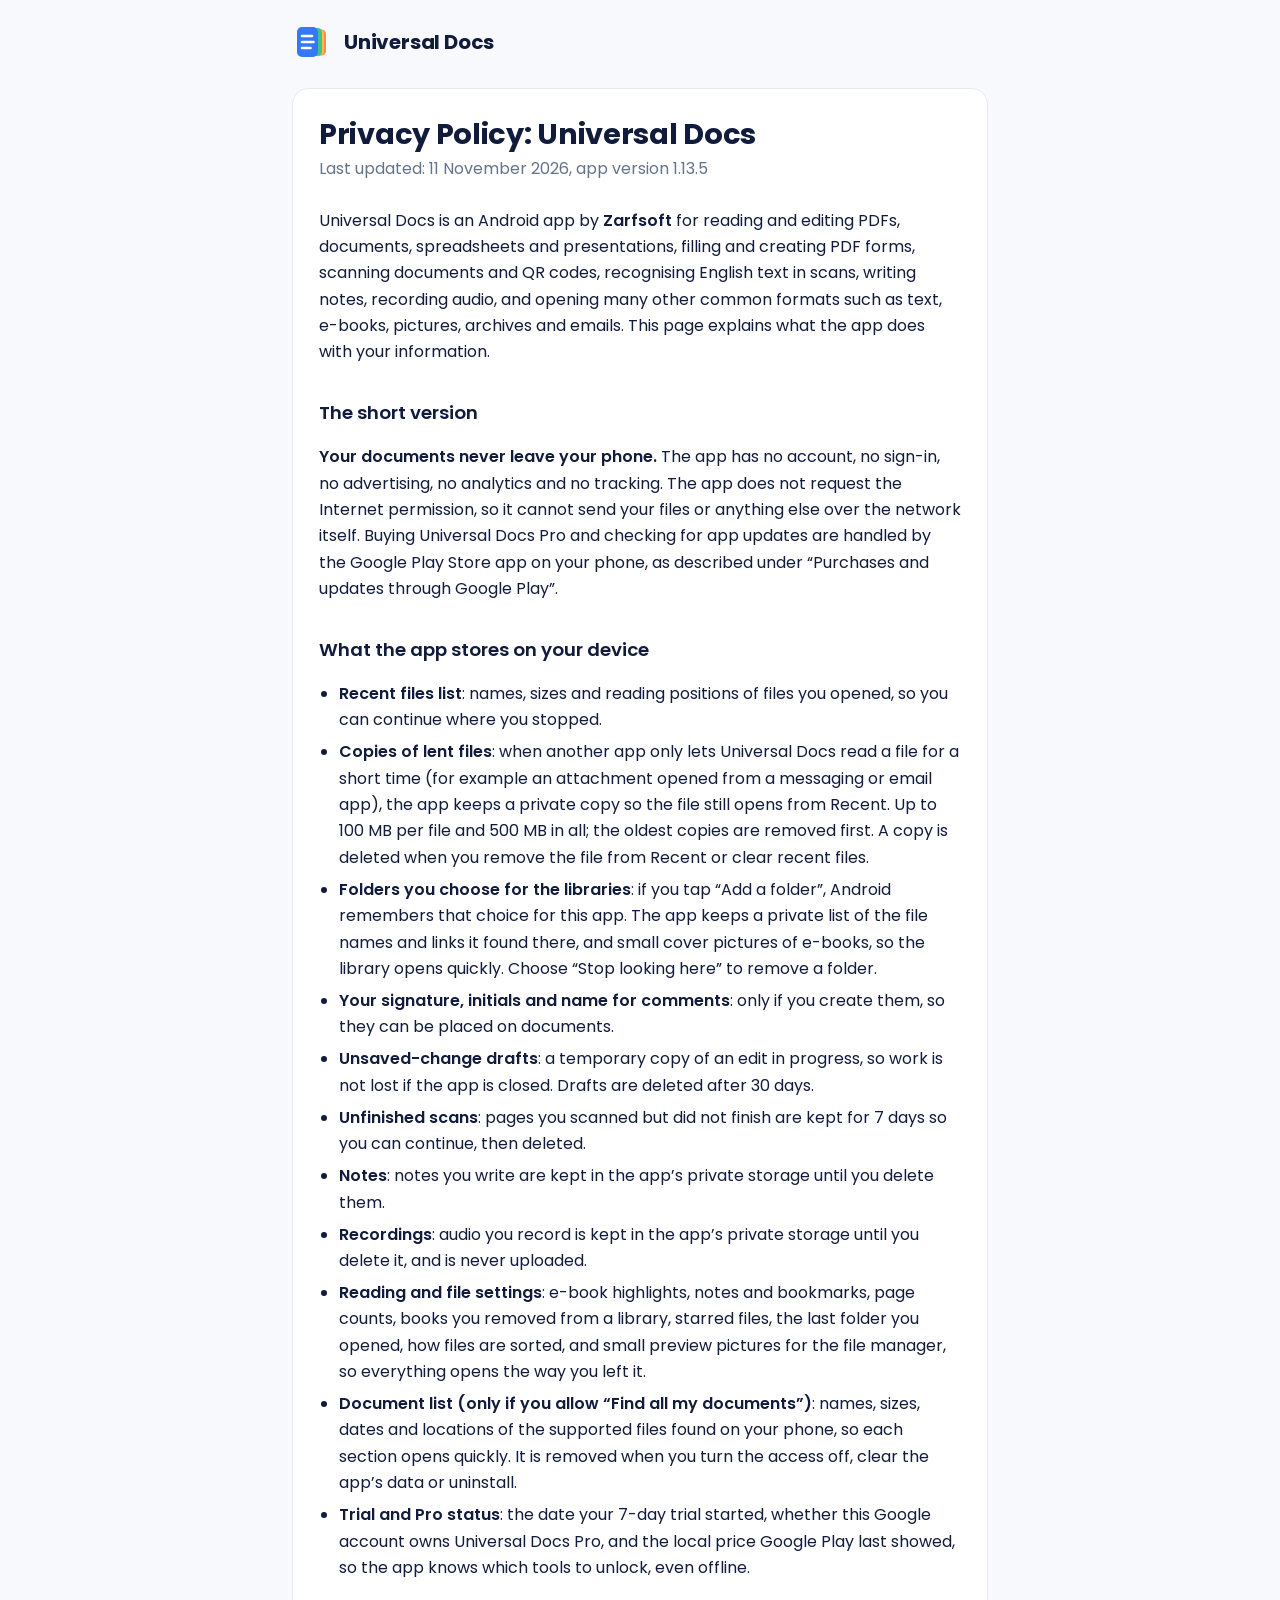
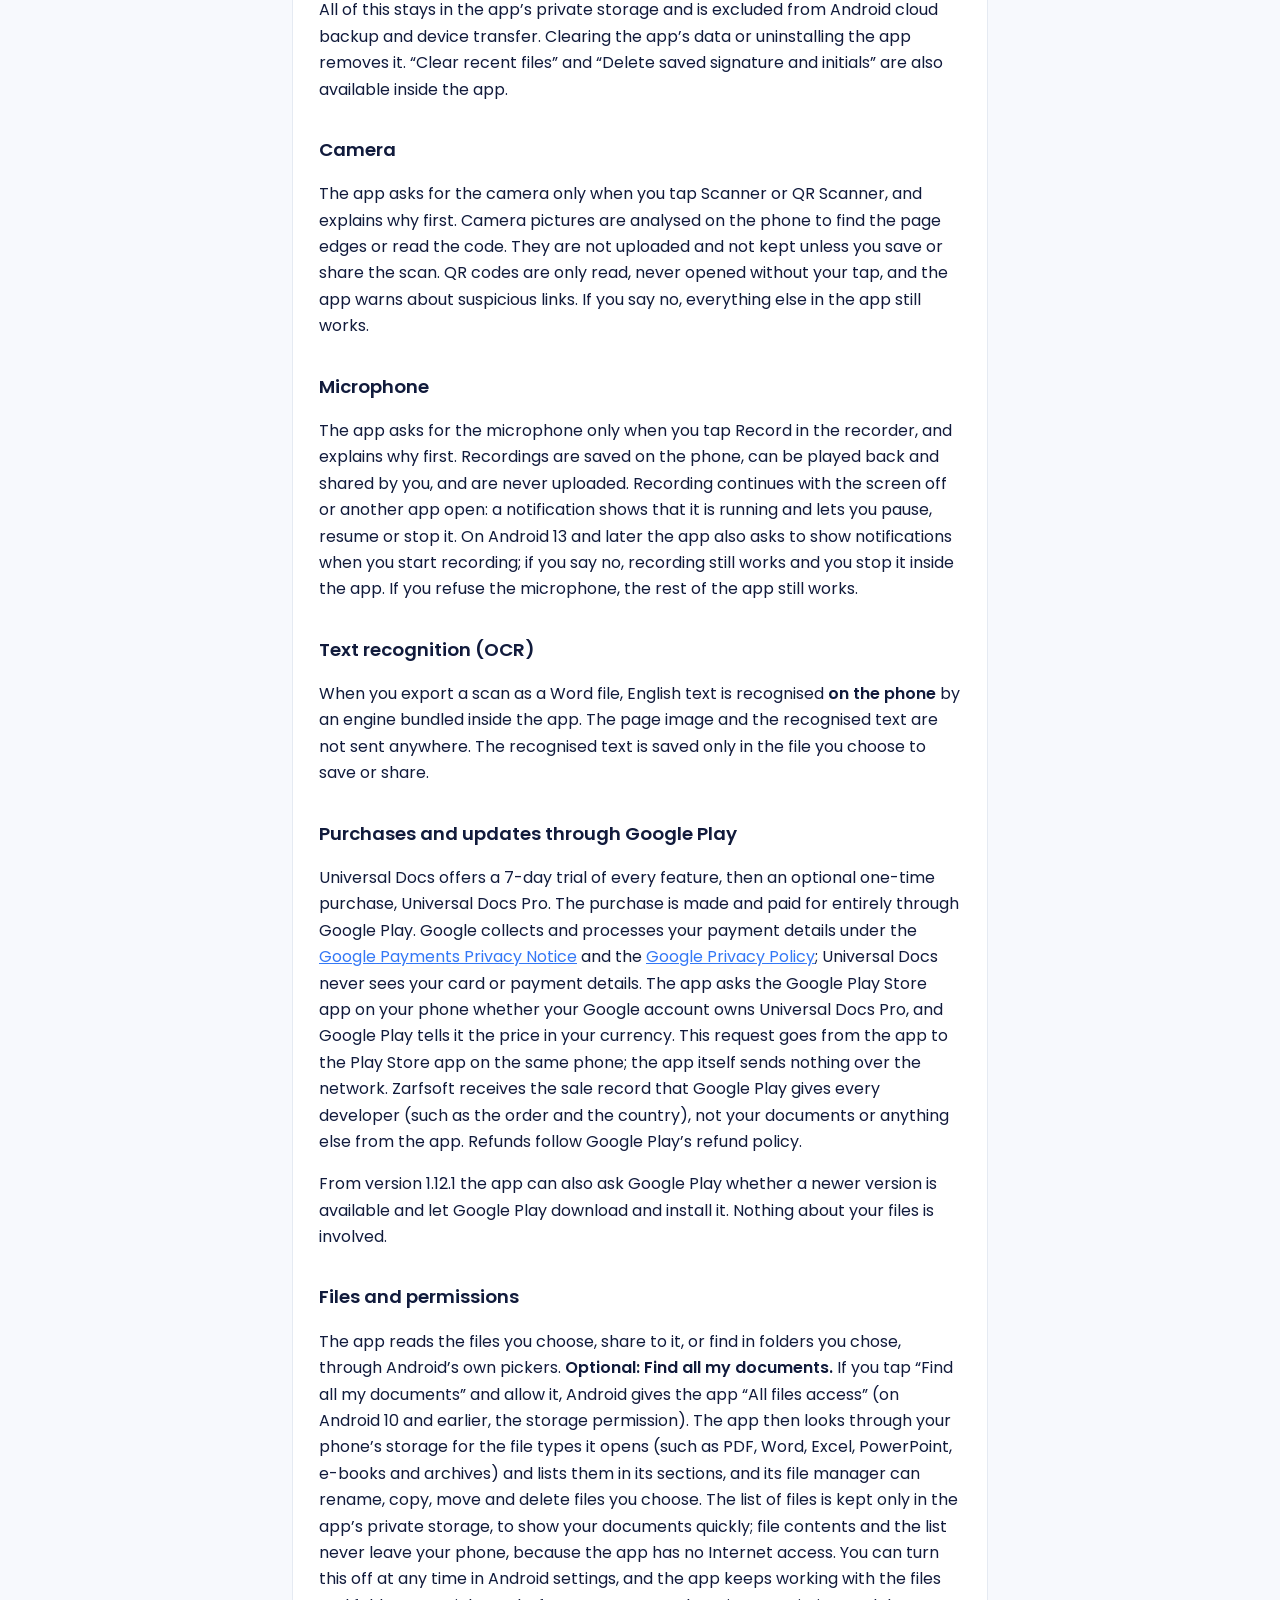
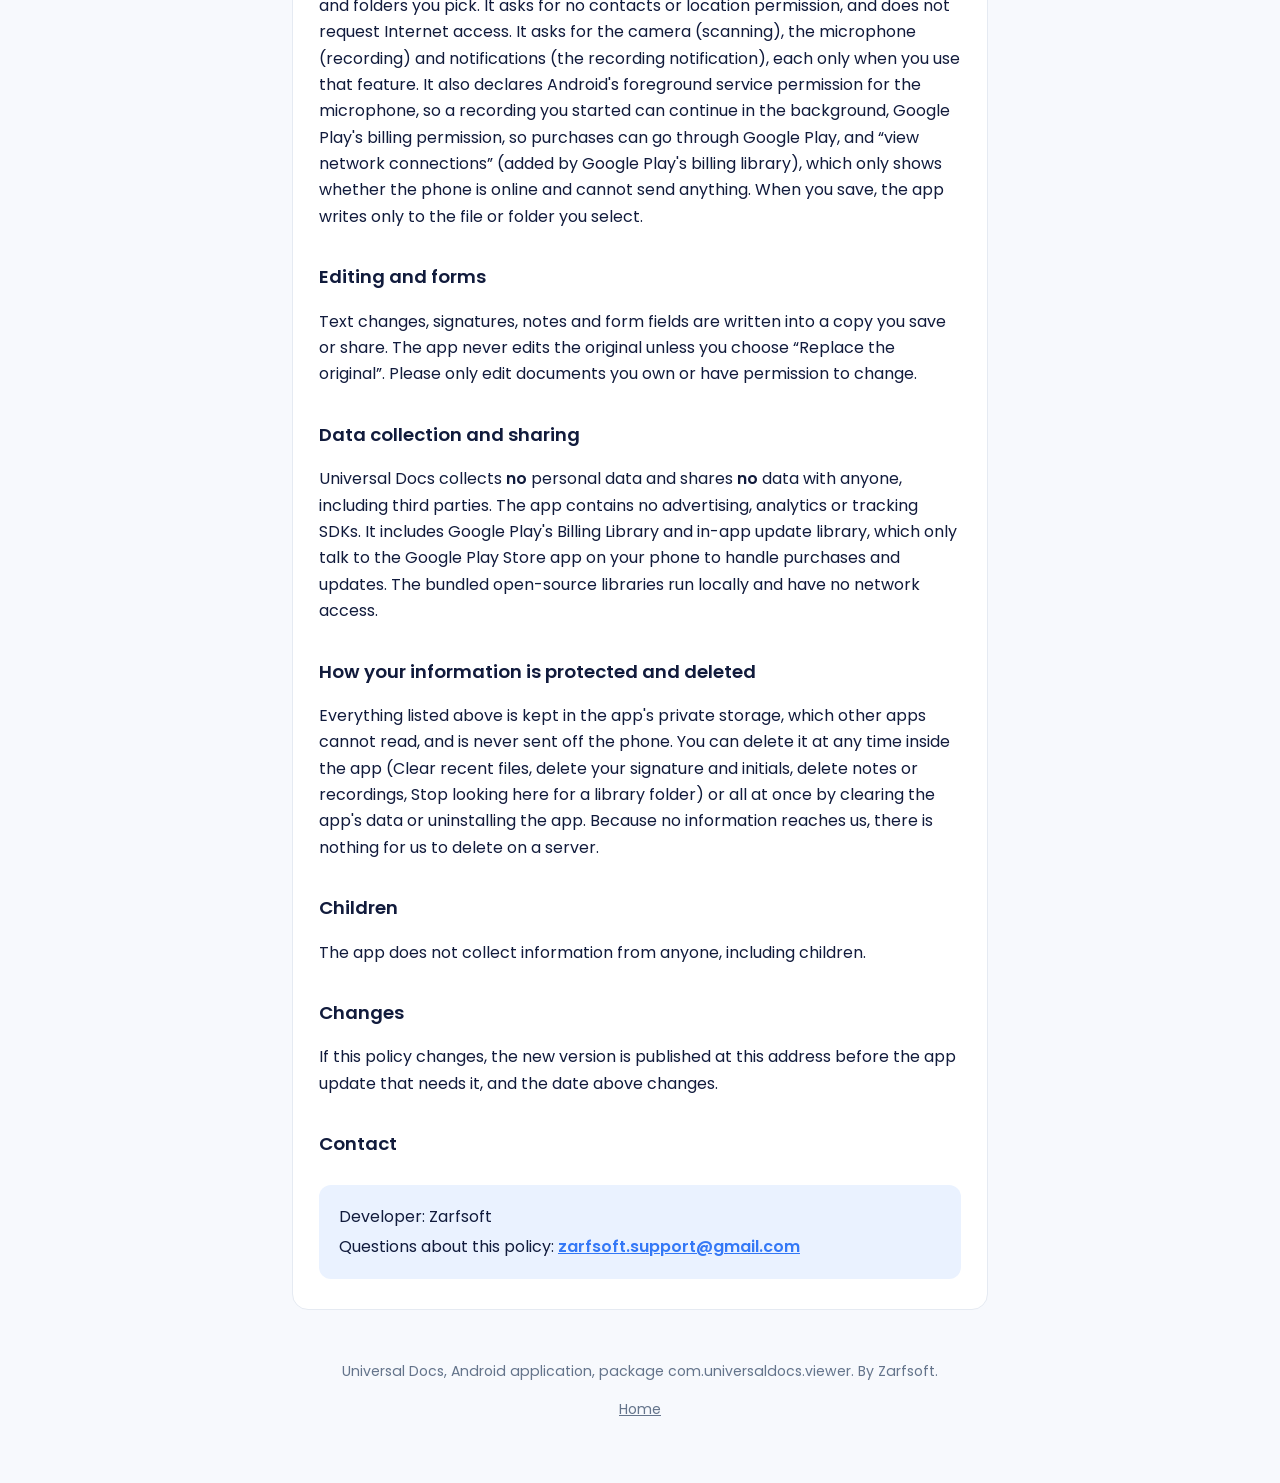
==== commit 39a0edfa: "Update privacy policy for 1.13.5" ====
--- a/privacy/index.html
+++ b/privacy/index.html
@@ -15,7 +15,7 @@
   </header>
   <main class="doc">
 <h1>Privacy Policy: Universal Docs</h1>
-<p class="date">Last updated: 24 October 2026, app version 1.13.0</p>
+<p class="date">Last updated: 11 November 2026, app version 1.13.5</p>
 
 <p>Universal Docs is an Android app by <strong>Zarfsoft</strong> for reading and editing PDFs, documents, spreadsheets and
 presentations, filling and creating PDF forms, scanning documents and QR codes, recognising English text in scans,
@@ -44,6 +44,7 @@
   <li><strong>Unfinished scans</strong>: pages you scanned but did not finish are kept for 7 days so you can continue, then deleted.</li>
   <li><strong>Notes</strong>: notes you write are kept in the app’s private storage until you delete them.</li>
   <li><strong>Recordings</strong>: audio you record is kept in the app’s private storage until you delete it, and is never uploaded.</li>
+  <li><strong>Reading and file settings</strong>: e-book highlights, notes and bookmarks, page counts, books you removed from a library, starred files, the last folder you opened, how files are sorted, and small preview pictures for the file manager, so everything opens the way you left it.</li>
   <li><strong>Document list (only if you allow “Find all my documents”)</strong>: names, sizes, dates and locations of the supported
       files found on your phone, so each section opens quickly. It is removed when you turn the access off, clear the app’s data or uninstall.</li>
   <li><strong>Trial and Pro status</strong>: the date your 7-day trial started, whether this Google account owns Universal Docs Pro,
@@ -79,7 +80,7 @@
 The app asks the Google Play Store app on your phone whether your Google account owns Universal Docs Pro, and Google Play tells it
 the price in your currency. This request goes from the app to the Play Store app on the same phone; the app itself sends nothing over the
 network. Zarfsoft receives the sale record that Google Play gives every developer (such as the order and the country), not your documents
-or anything else from the app. Refunds are handled by Google Play in the first 48 hours, and after that by writing to us.</p>
+or anything else from the app. Refunds follow Google Play’s refund policy.</p>
 <p>From version 1.12.1 the app can also ask Google Play whether a newer version is available and let Google Play download and install it.
 Nothing about your files is involved.</p>
 
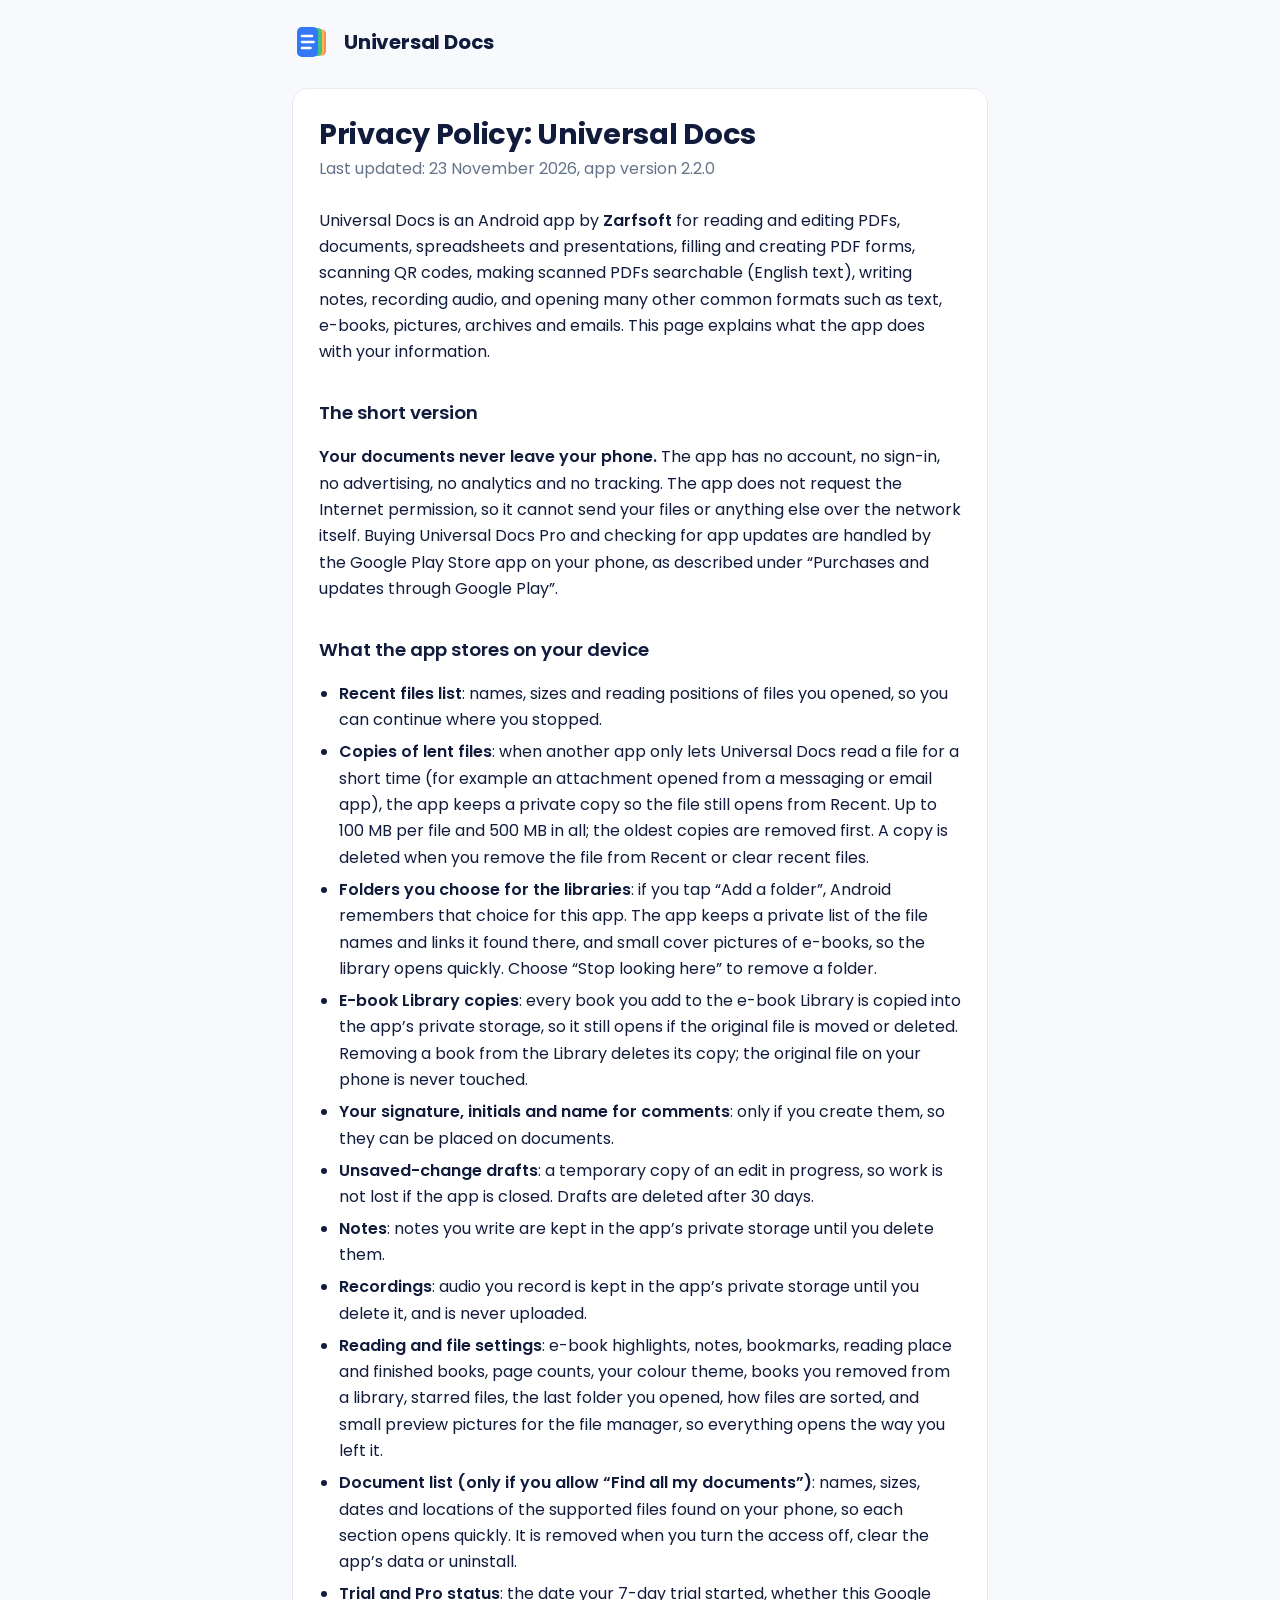
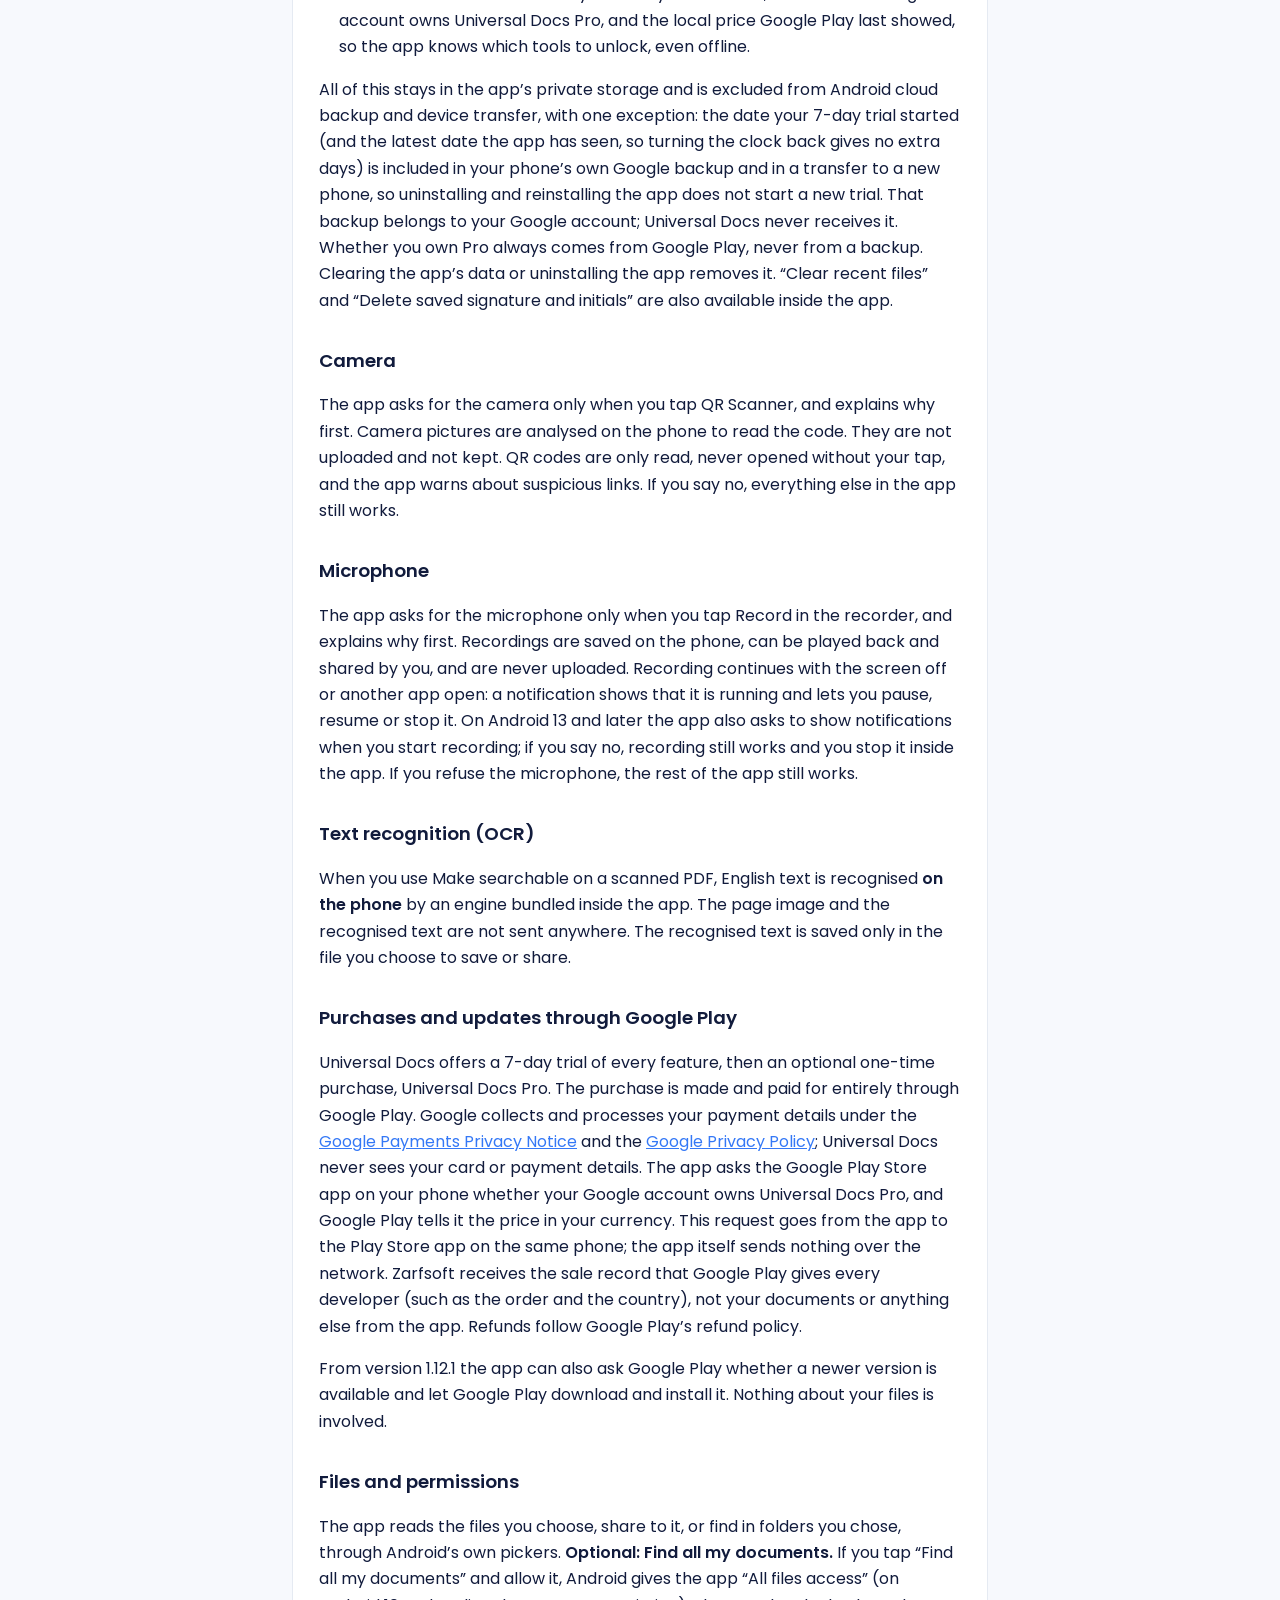
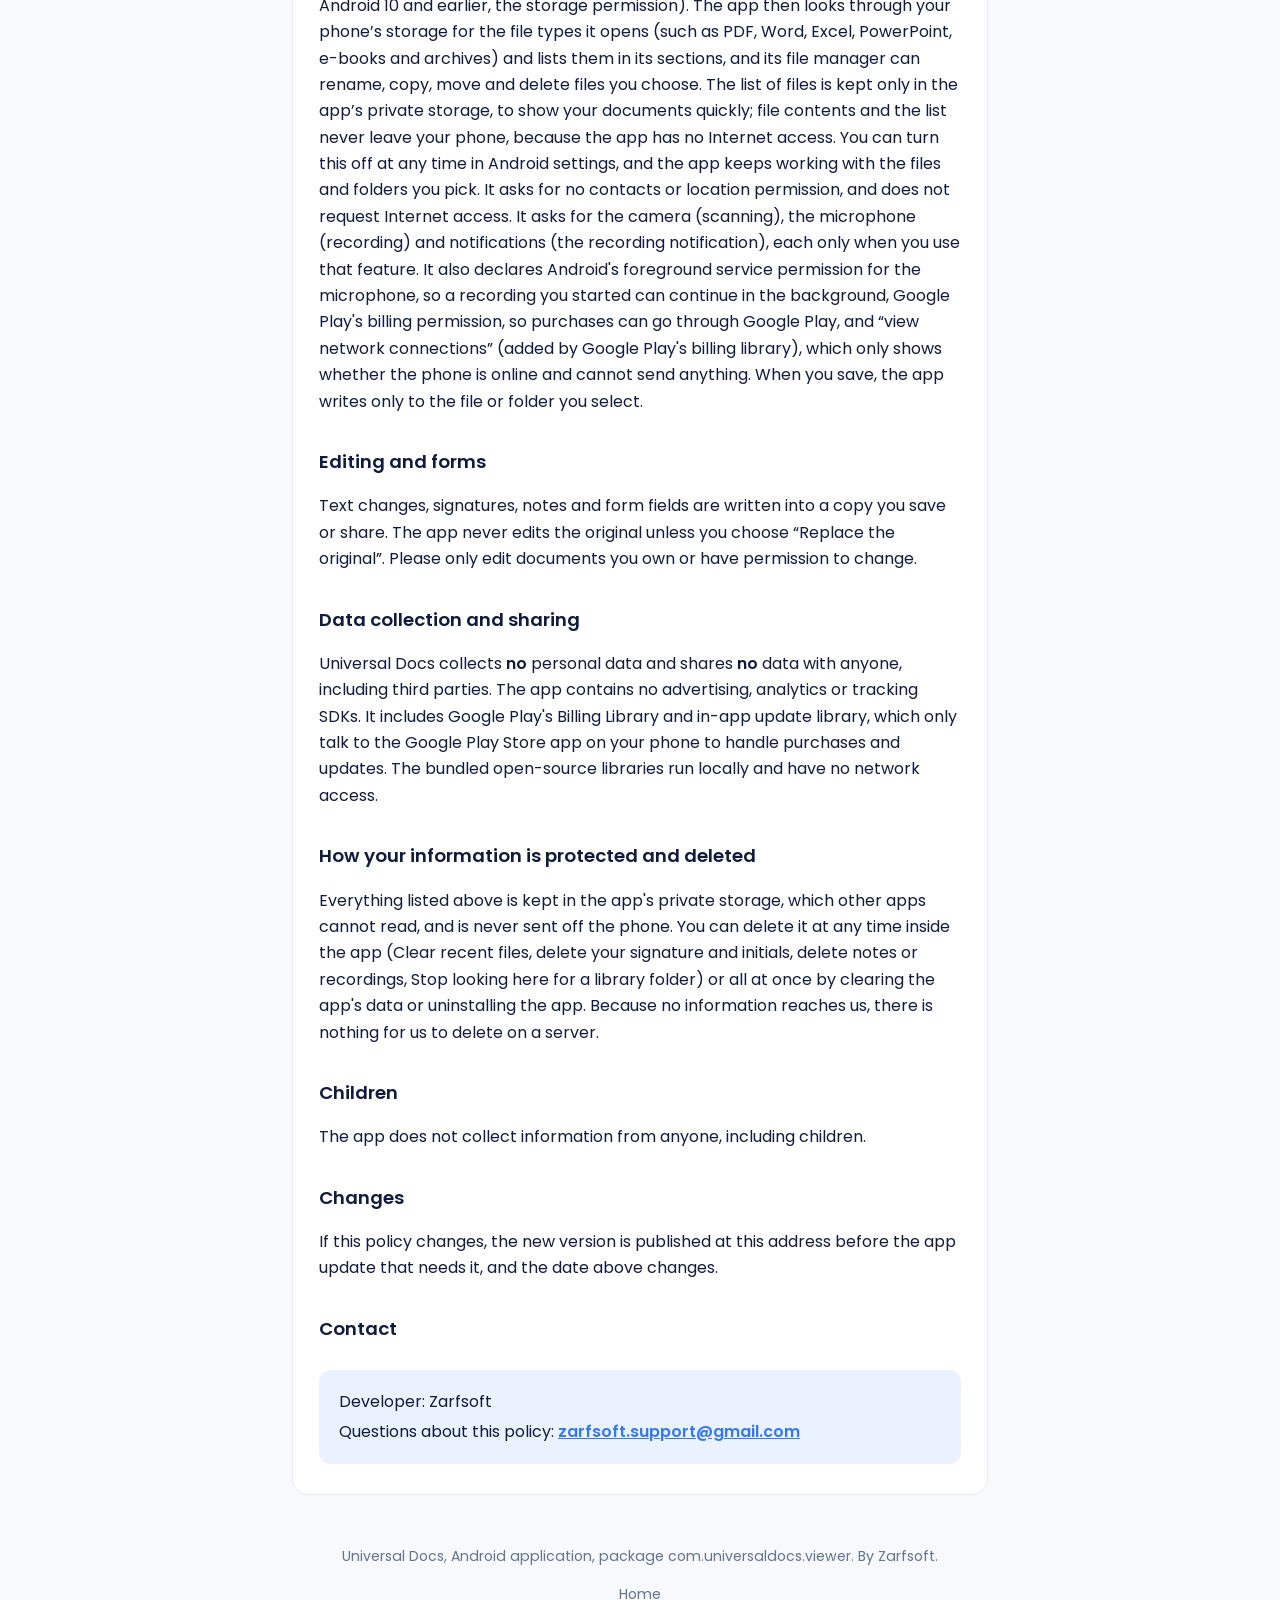
==== commit e3915770: "2.2.0 privacy, terms and home page" ====
--- a/privacy/index.html
+++ b/privacy/index.html
@@ -15,10 +15,10 @@
   </header>
   <main class="doc">
 <h1>Privacy Policy: Universal Docs</h1>
-<p class="date">Last updated: 11 November 2026, app version 1.13.5</p>
+<p class="date">Last updated: 23 November 2026, app version 2.2.0</p>
 
 <p>Universal Docs is an Android app by <strong>Zarfsoft</strong> for reading and editing PDFs, documents, spreadsheets and
-presentations, filling and creating PDF forms, scanning documents and QR codes, recognising English text in scans,
+presentations, filling and creating PDF forms, scanning QR codes, making scanned PDFs searchable (English text),
 writing notes, recording audio, and opening many other common formats such as text, e-books, pictures, archives and emails.
 This page explains what the app does with your information.</p>
 
@@ -38,26 +38,26 @@
   <li><strong>Folders you choose for the libraries</strong>: if you tap “Add a folder”, Android remembers that choice for this app.
       The app keeps a private list of the file names and links it found there, and small cover pictures of e-books, so the library
       opens quickly. Choose “Stop looking here” to remove a folder.</li>
+  <li><strong>E-book Library copies</strong>: every book you add to the e-book Library is copied into the app’s private storage, so it
+      still opens if the original file is moved or deleted. Removing a book from the Library deletes its copy; the original file on your phone is never touched.</li>
   <li><strong>Your signature, initials and name for comments</strong>: only if you create them, so they can be placed on documents.</li>
   <li><strong>Unsaved-change drafts</strong>: a temporary copy of an edit in progress, so work is not lost if the app is closed.
       Drafts are deleted after 30 days.</li>
-  <li><strong>Unfinished scans</strong>: pages you scanned but did not finish are kept for 7 days so you can continue, then deleted.</li>
   <li><strong>Notes</strong>: notes you write are kept in the app’s private storage until you delete them.</li>
   <li><strong>Recordings</strong>: audio you record is kept in the app’s private storage until you delete it, and is never uploaded.</li>
-  <li><strong>Reading and file settings</strong>: e-book highlights, notes and bookmarks, page counts, books you removed from a library, starred files, the last folder you opened, how files are sorted, and small preview pictures for the file manager, so everything opens the way you left it.</li>
+  <li><strong>Reading and file settings</strong>: e-book highlights, notes, bookmarks, reading place and finished books, page counts, your colour theme, books you removed from a library, starred files, the last folder you opened, how files are sorted, and small preview pictures for the file manager, so everything opens the way you left it.</li>
   <li><strong>Document list (only if you allow “Find all my documents”)</strong>: names, sizes, dates and locations of the supported
       files found on your phone, so each section opens quickly. It is removed when you turn the access off, clear the app’s data or uninstall.</li>
   <li><strong>Trial and Pro status</strong>: the date your 7-day trial started, whether this Google account owns Universal Docs Pro,
       and the local price Google Play last showed, so the app knows which tools to unlock, even offline.</li>
 </ul>
-<p>All of this stays in the app’s private storage and is excluded from Android cloud backup and device transfer.
+<p>All of this stays in the app’s private storage and is excluded from Android cloud backup and device transfer, with one exception: the date your 7-day trial started (and the latest date the app has seen, so turning the clock back gives no extra days) is included in your phone’s own Google backup and in a transfer to a new phone, so uninstalling and reinstalling the app does not start a new trial. That backup belongs to your Google account; Universal Docs never receives it. Whether you own Pro always comes from Google Play, never from a backup.
 Clearing the app’s data or uninstalling the app removes it. “Clear recent files” and “Delete saved signature and initials” are also
 available inside the app.</p>
 
 <h2>Camera</h2>
-<p>The app asks for the camera only when you tap Scanner or QR Scanner, and explains why first.
-Camera pictures are analysed on the phone to find the page edges or read the code. They are not uploaded and not kept
-unless you save or share the scan. QR codes are only read, never opened without your tap, and the app warns about
+<p>The app asks for the camera only when you tap QR Scanner, and explains why first.
+Camera pictures are analysed on the phone to read the code. They are not uploaded and not kept. QR codes are only read, never opened without your tap, and the app warns about
 suspicious links. If you say no, everything else in the app still works.</p>
 
 <h2>Microphone</h2>
@@ -68,7 +68,7 @@
 the rest of the app still works.</p>
 
 <h2>Text recognition (OCR)</h2>
-<p>When you export a scan as a Word file, English text is recognised <strong>on the phone</strong> by an engine
+<p>When you use Make searchable on a scanned PDF, English text is recognised <strong>on the phone</strong> by an engine
 bundled inside the app. The page image and the recognised text are not sent anywhere. The recognised text is saved only
 in the file you choose to save or share.</p>
 
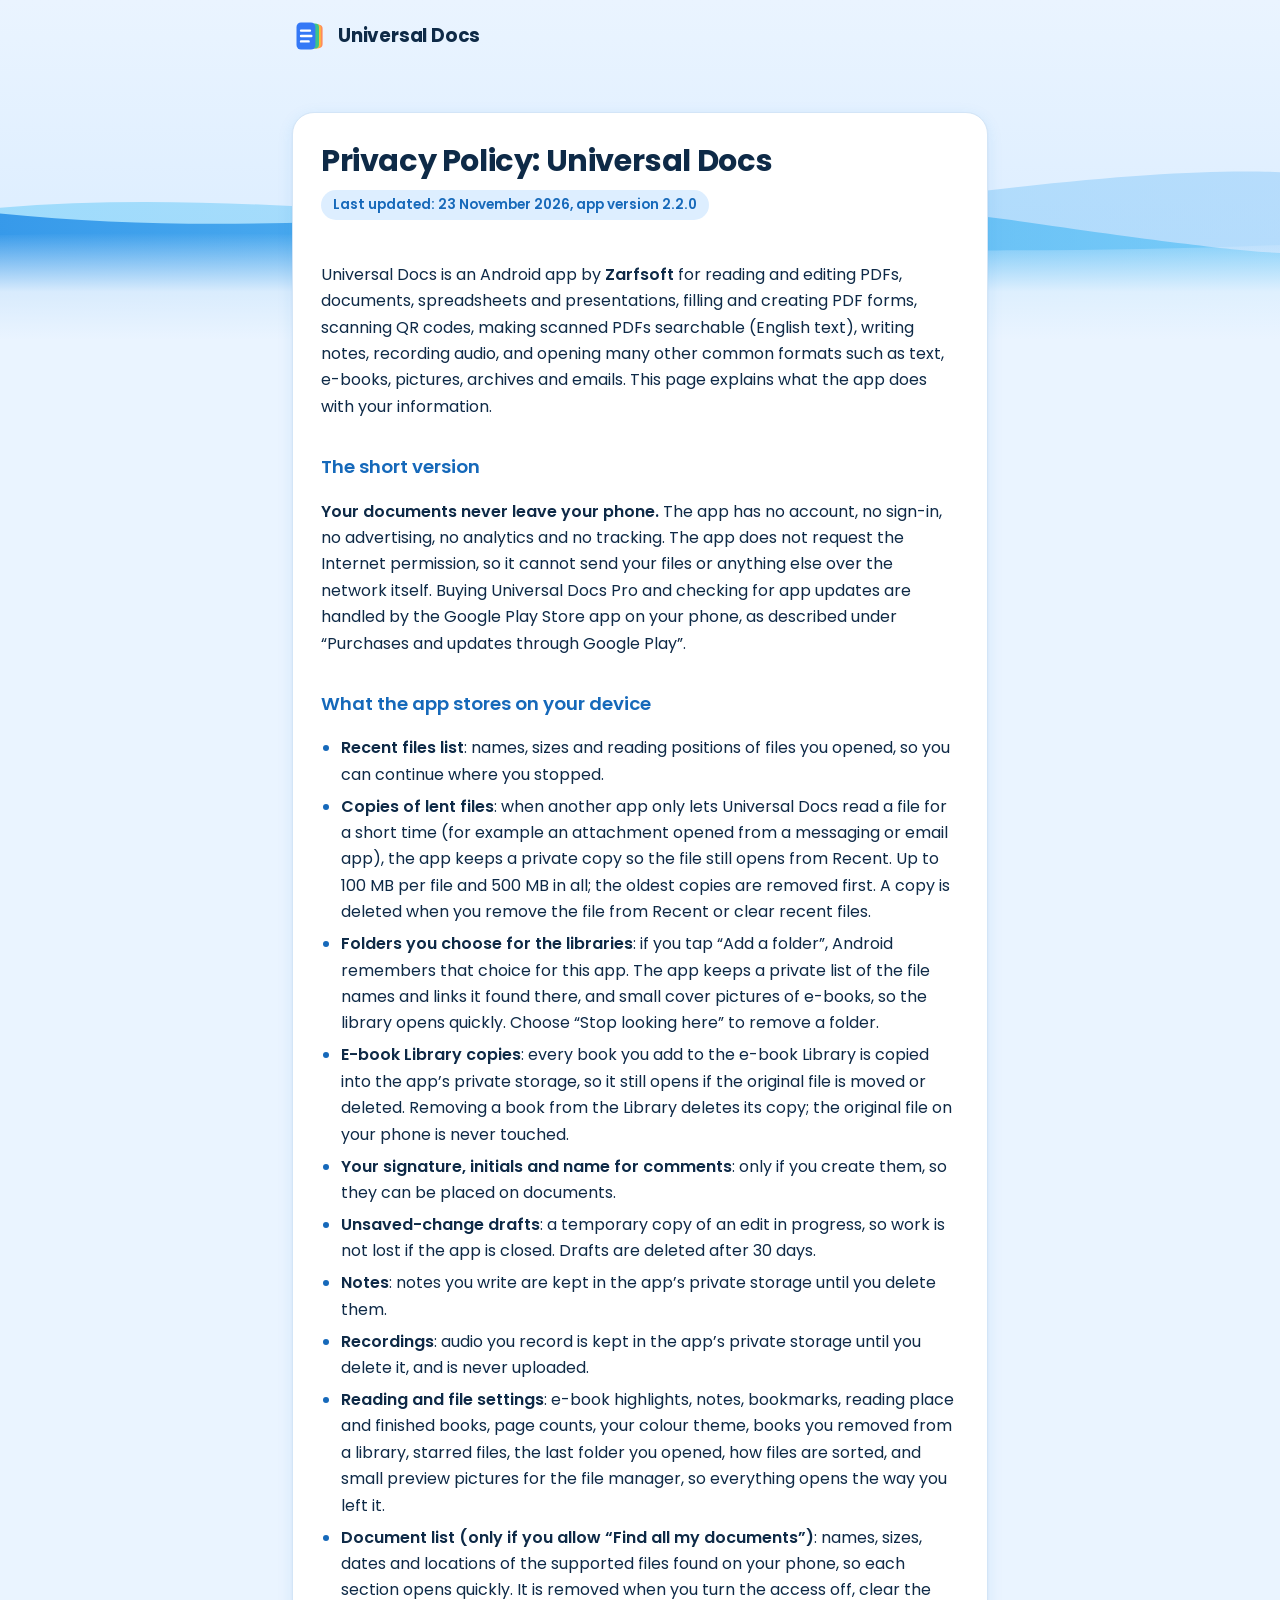
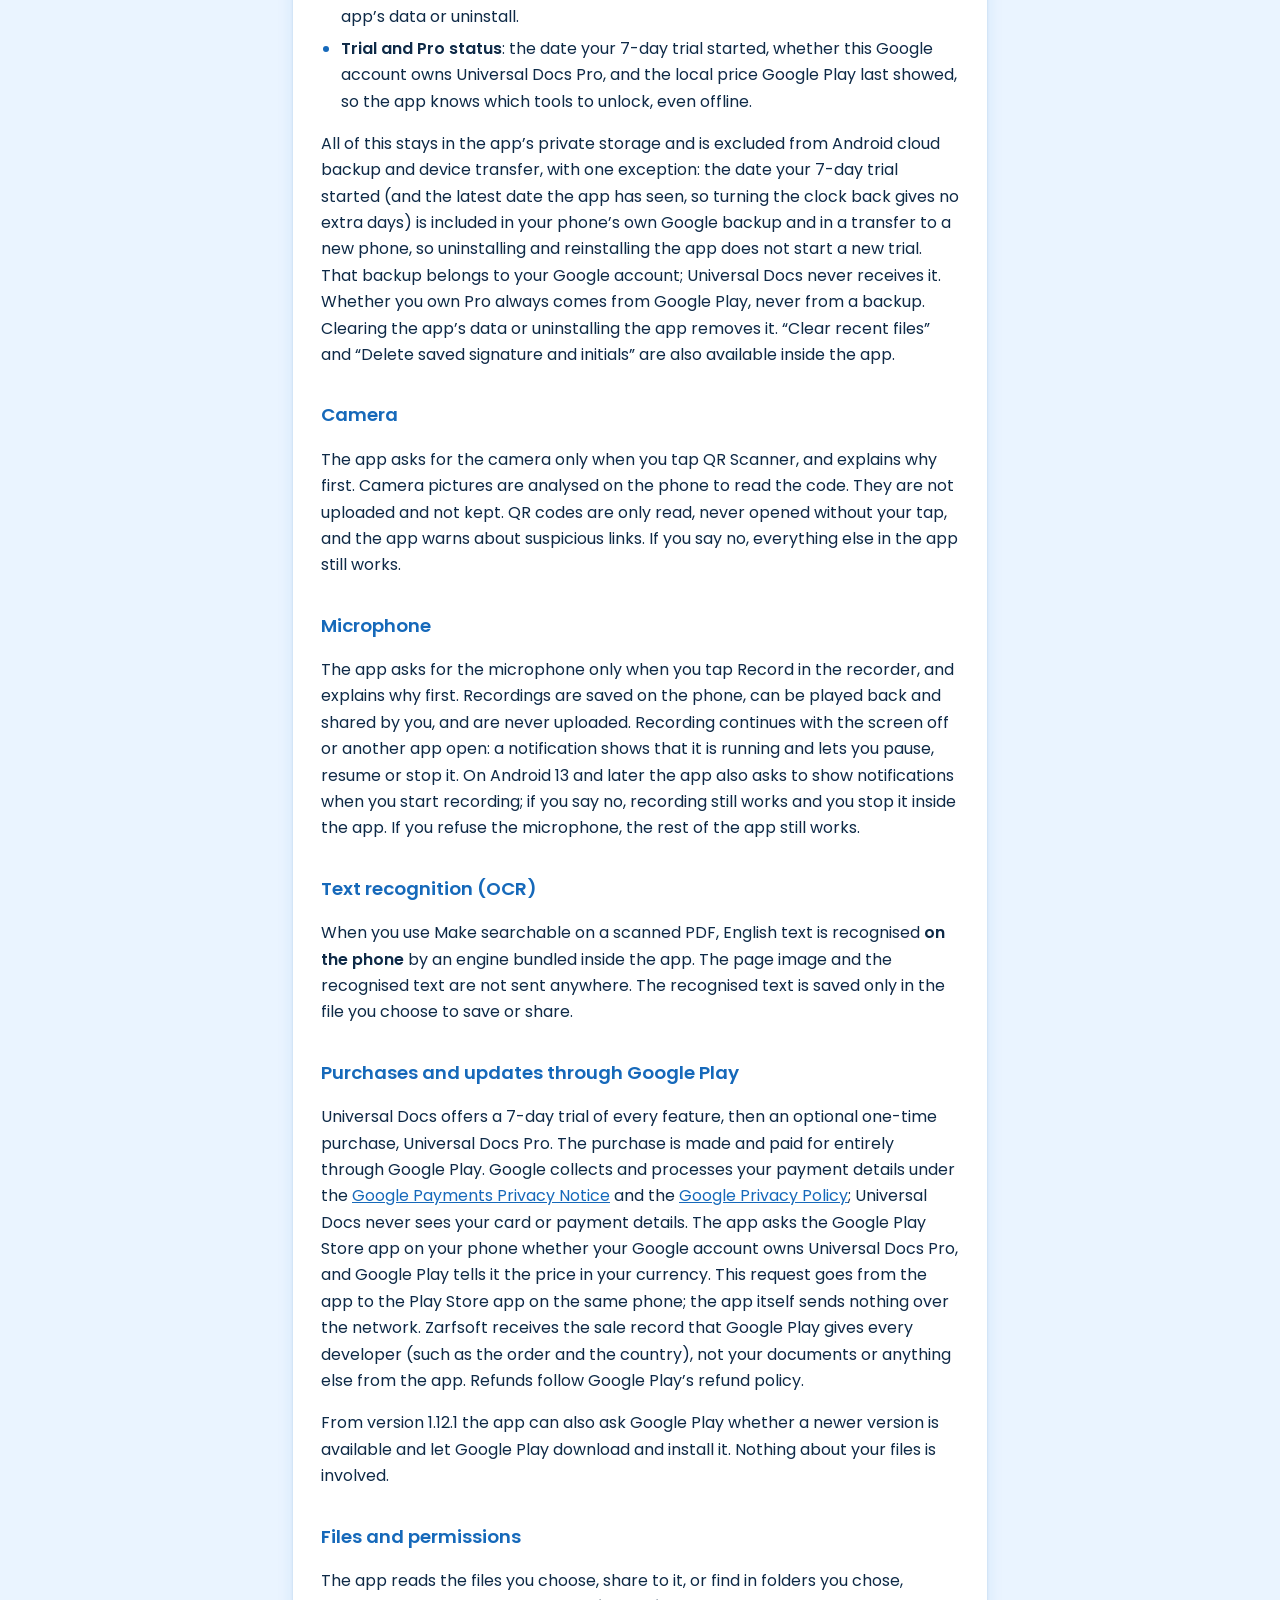
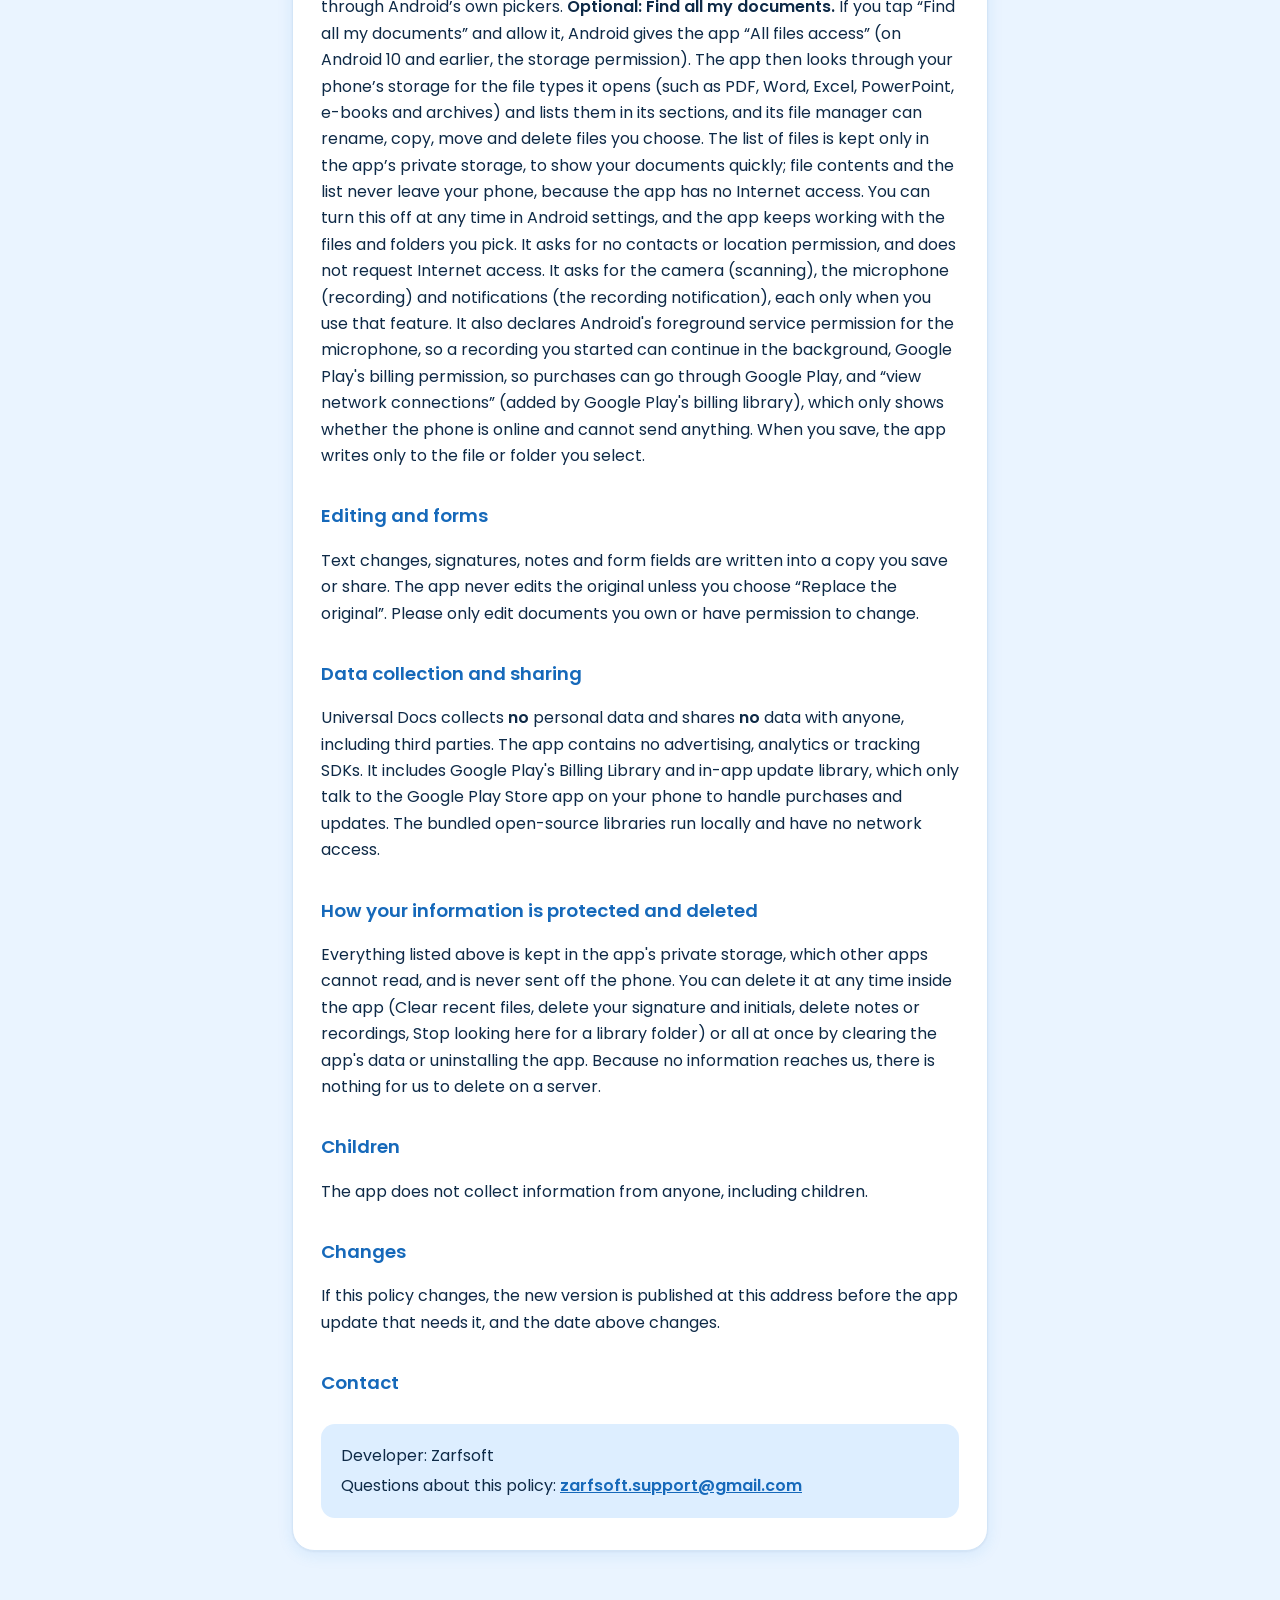
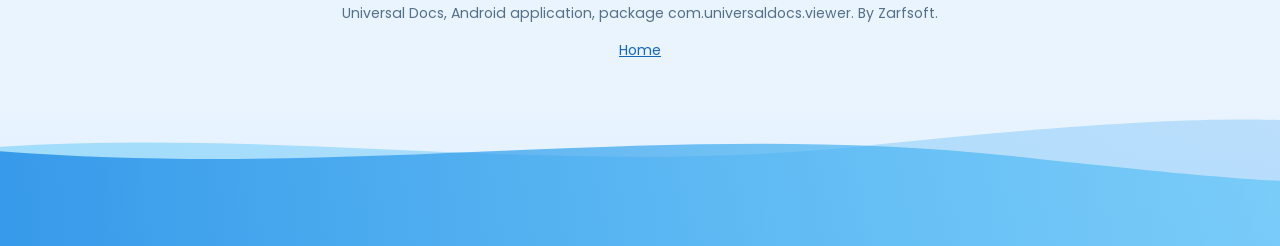
==== commit e73bfefc: "Privacy and Terms in the new look" ====
--- a/privacy/index.html
+++ b/privacy/index.html
@@ -1,135 +1,150 @@
-<!DOCTYPE html>
-<html lang="en">
-<head>
-<meta charset="utf-8">
-<meta name="viewport" content="width=device-width, initial-scale=1">
-<title>Privacy Policy: Universal Docs</title>
-<link rel="icon" href="../assets/logo.svg" type="image/svg+xml">
-<link rel="stylesheet" href="../assets/site.css">
-</head>
-<body>
-<div class="wrap">
-  <header class="top">
-    <svg viewBox="0 0 40 40" aria-hidden="true"><rect x="14" y="7.5" width="20" height="26" rx="4.5" fill="#FF8A5B"/><rect x="12" y="6.8" width="20" height="27" rx="4.5" fill="#FDBA3B"/><rect x="10" y="6" width="20" height="28" rx="4.5" fill="#3CC48A"/><rect x="5" y="5" width="21" height="30" rx="5" fill="#3478F6"/><path d="M10 14h10M10 20h11.5M10 26h8.5" stroke="#FFFFFF" stroke-width="2.6" stroke-linecap="round"/></svg>
-    <a class="name" href="../">Universal Docs</a>
-  </header>
-  <main class="doc">
-<h1>Privacy Policy: Universal Docs</h1>
-<p class="date">Last updated: 23 November 2026, app version 2.2.0</p>
-
-<p>Universal Docs is an Android app by <strong>Zarfsoft</strong> for reading and editing PDFs, documents, spreadsheets and
-presentations, filling and creating PDF forms, scanning QR codes, making scanned PDFs searchable (English text),
-writing notes, recording audio, and opening many other common formats such as text, e-books, pictures, archives and emails.
-This page explains what the app does with your information.</p>
-
-<h2>The short version</h2>
-<p><strong>Your documents never leave your phone.</strong> The app has no account, no sign-in, no advertising,
-no analytics and no tracking. The app does not request the Internet permission, so it cannot send your files
-or anything else over the network itself. Buying Universal Docs Pro and checking for app updates are handled by the
-Google Play Store app on your phone, as described under “Purchases and updates through Google Play”.</p>
-
-<h2>What the app stores on your device</h2>
-<ul>
-  <li><strong>Recent files list</strong>: names, sizes and reading positions of files you opened, so you can continue where you stopped.</li>
-  <li><strong>Copies of lent files</strong>: when another app only lets Universal Docs read a file for a short time (for example an
-      attachment opened from a messaging or email app), the app keeps a private copy so the file still opens from Recent.
-      Up to 100 MB per file and 500 MB in all; the oldest copies are removed first. A copy is deleted when you remove the
-      file from Recent or clear recent files.</li>
-  <li><strong>Folders you choose for the libraries</strong>: if you tap “Add a folder”, Android remembers that choice for this app.
-      The app keeps a private list of the file names and links it found there, and small cover pictures of e-books, so the library
-      opens quickly. Choose “Stop looking here” to remove a folder.</li>
-  <li><strong>E-book Library copies</strong>: every book you add to the e-book Library is copied into the app’s private storage, so it
-      still opens if the original file is moved or deleted. Removing a book from the Library deletes its copy; the original file on your phone is never touched.</li>
-  <li><strong>Your signature, initials and name for comments</strong>: only if you create them, so they can be placed on documents.</li>
-  <li><strong>Unsaved-change drafts</strong>: a temporary copy of an edit in progress, so work is not lost if the app is closed.
-      Drafts are deleted after 30 days.</li>
-  <li><strong>Notes</strong>: notes you write are kept in the app’s private storage until you delete them.</li>
-  <li><strong>Recordings</strong>: audio you record is kept in the app’s private storage until you delete it, and is never uploaded.</li>
-  <li><strong>Reading and file settings</strong>: e-book highlights, notes, bookmarks, reading place and finished books, page counts, your colour theme, books you removed from a library, starred files, the last folder you opened, how files are sorted, and small preview pictures for the file manager, so everything opens the way you left it.</li>
-  <li><strong>Document list (only if you allow “Find all my documents”)</strong>: names, sizes, dates and locations of the supported
-      files found on your phone, so each section opens quickly. It is removed when you turn the access off, clear the app’s data or uninstall.</li>
-  <li><strong>Trial and Pro status</strong>: the date your 7-day trial started, whether this Google account owns Universal Docs Pro,
-      and the local price Google Play last showed, so the app knows which tools to unlock, even offline.</li>
-</ul>
-<p>All of this stays in the app’s private storage and is excluded from Android cloud backup and device transfer, with one exception: the date your 7-day trial started (and the latest date the app has seen, so turning the clock back gives no extra days) is included in your phone’s own Google backup and in a transfer to a new phone, so uninstalling and reinstalling the app does not start a new trial. That backup belongs to your Google account; Universal Docs never receives it. Whether you own Pro always comes from Google Play, never from a backup.
-Clearing the app’s data or uninstalling the app removes it. “Clear recent files” and “Delete saved signature and initials” are also
-available inside the app.</p>
-
-<h2>Camera</h2>
-<p>The app asks for the camera only when you tap QR Scanner, and explains why first.
-Camera pictures are analysed on the phone to read the code. They are not uploaded and not kept. QR codes are only read, never opened without your tap, and the app warns about
-suspicious links. If you say no, everything else in the app still works.</p>
-
-<h2>Microphone</h2>
-<p>The app asks for the microphone only when you tap Record in the recorder, and explains why first. Recordings are saved on the phone,
-can be played back and shared by you, and are never uploaded. Recording continues with the screen off or another app open: a notification
-shows that it is running and lets you pause, resume or stop it. On Android 13 and later the app also asks to show notifications
-when you start recording; if you say no, recording still works and you stop it inside the app. If you refuse the microphone,
-the rest of the app still works.</p>
-
-<h2>Text recognition (OCR)</h2>
-<p>When you use Make searchable on a scanned PDF, English text is recognised <strong>on the phone</strong> by an engine
-bundled inside the app. The page image and the recognised text are not sent anywhere. The recognised text is saved only
-in the file you choose to save or share.</p>
-
-<h2>Purchases and updates through Google Play</h2>
-<p>Universal Docs offers a 7-day trial of every feature, then an optional one-time purchase, Universal Docs Pro.
-The purchase is made and paid for entirely through Google Play. Google collects and processes your payment details under
-the <a href="https://payments.google.com/payments/apis-secure/get_legal_document?ldo=0&amp;ldt=privacynotice">Google Payments Privacy Notice</a>
-and the <a href="https://policies.google.com/privacy">Google Privacy Policy</a>; Universal Docs never sees your card or payment details.
-The app asks the Google Play Store app on your phone whether your Google account owns Universal Docs Pro, and Google Play tells it
-the price in your currency. This request goes from the app to the Play Store app on the same phone; the app itself sends nothing over the
-network. Zarfsoft receives the sale record that Google Play gives every developer (such as the order and the country), not your documents
-or anything else from the app. Refunds follow Google Play’s refund policy.</p>
-<p>From version 1.12.1 the app can also ask Google Play whether a newer version is available and let Google Play download and install it.
-Nothing about your files is involved.</p>
-
-<h2>Files and permissions</h2>
-<p>The app reads the files you choose, share to it, or find in folders you chose, through Android’s own pickers.
-<strong>Optional: Find all my documents.</strong> If you tap “Find all my documents” and allow it, Android gives the app
-“All files access” (on Android 10 and earlier, the storage permission). The app then looks through your phone’s storage for the file types
-it opens (such as PDF, Word, Excel, PowerPoint, e-books and archives) and lists them in its sections, and its file manager can rename, copy,
-move and delete files you choose. The list of files is kept only in the app’s private storage, to show your documents quickly; file contents
-and the list never leave your phone, because the app has no Internet access. You can turn this off at any time in Android settings, and the
-app keeps working with the files and folders you pick.
-It asks for no contacts or location permission, and does not request Internet access. It asks for the camera (scanning), the microphone (recording) and
-notifications (the recording notification), each only when you use that feature. It also declares Android's foreground service permission
-for the microphone, so a recording you started can continue in the background, Google Play's billing permission, so purchases can go
-through Google Play, and “view network connections” (added by Google Play's billing library), which only shows whether the phone is online
-and cannot send anything. When you save, the app writes only to the file or folder you select.</p>
-
-<h2>Editing and forms</h2>
-<p>Text changes, signatures, notes and form fields are written into a copy you save or share. The app never edits the
-original unless you choose “Replace the original”. Please only edit documents you own or have permission to change.</p>
-
-<h2>Data collection and sharing</h2>
-<p>Universal Docs collects <strong>no</strong> personal data and shares <strong>no</strong> data with anyone, including
-third parties. The app contains no advertising, analytics or tracking SDKs. It includes Google Play's Billing Library and in-app update
-library, which only talk to the Google Play Store app on your phone to handle purchases and updates. The bundled open-source libraries
-run locally and have no network access.</p>
-
-<h2>How your information is protected and deleted</h2>
-<p>Everything listed above is kept in the app's private storage, which other apps cannot read, and is never sent off the phone.
-You can delete it at any time inside the app (Clear recent files, delete your signature and initials, delete notes or recordings,
-Stop looking here for a library folder) or all at once by clearing the app's data or uninstalling the app. Because no information
-reaches us, there is nothing for us to delete on a server.</p>
-
-<h2>Children</h2>
-<p>The app does not collect information from anyone, including children.</p>
-
-<h2>Changes</h2>
-<p>If this policy changes, the new version is published at this address before the app update that needs it, and the date above changes.</p>
-
-<h2>Contact</h2>
-<div class="contact">
-  <p>Developer: Zarfsoft</p>
-  <p>Questions about this policy: <a href="mailto:zarfsoft.support@gmail.com"><strong>zarfsoft.support@gmail.com</strong></a></p>
-</div>
-  </main>
-  <footer>
-    <p>Universal Docs, Android application, package com.universaldocs.viewer. By Zarfsoft.</p>
-    <p><a href="../">Home</a></p>
-  </footer>
-</div>
-</body>
-</html>
+<!DOCTYPE html>
+<html lang="en">
+<head>
+<meta charset="utf-8">
+<meta name="viewport" content="width=device-width, initial-scale=1">
+<title>Privacy Policy: Universal Docs</title>
+<link rel="icon" href="../assets/logo.svg" type="image/svg+xml">
+<meta name="theme-color" content="#EAF4FF">
+<link rel="stylesheet" href="../assets/site.css">
+</head>
+<body>
+<svg width="0" height="0" style="position:absolute" aria-hidden="true"><defs>
+<linearGradient id="spW1" x1="0" y1="0" x2="1" y2="0"><stop offset="0" class="sp-w1a" stop-opacity=".85"/><stop offset="1" class="sp-w1b" stop-opacity=".55"/></linearGradient>
+<linearGradient id="spW2" x1="0" y1="0" x2="1" y2="0"><stop offset="0" class="sp-w2a" stop-opacity=".7"/><stop offset="1" class="sp-w2b" stop-opacity=".5"/></linearGradient>
+<linearGradient id="spW3" x1="0" y1="0" x2="0" y2="1"><stop offset="0" class="sp-fade" stop-opacity="0"/><stop offset=".55" class="sp-fade" stop-opacity=".9"/><stop offset="1" class="sp-fade" stop-opacity="1"/></linearGradient>
+</defs></svg>
+<div class="sky" aria-hidden="true"><svg class="waves" viewBox="0 0 400 300" preserveAspectRatio="none">
+<path class="w-back" d="M0 120 C 90 40, 170 170, 260 100 S 380 40, 400 70 L400 300 L0 300 Z" fill="url(#spW2)"/>
+<path class="w-front" d="M0 90 C 110 190, 200 40, 300 120 S 380 170, 400 130 L400 300 L0 300 Z" fill="url(#spW1)"/>
+<path class="w-fade" d="M0 150 C 120 110, 240 200, 400 150 L400 300 L0 300 Z" fill="url(#spW3)"/>
+</svg></div>
+<div class="wrap">
+  <header class="top">
+    <svg viewBox="0 0 40 40" aria-hidden="true"><rect x="14" y="7.5" width="20" height="26" rx="4.5" fill="#FF8A5B"/><rect x="12" y="6.8" width="20" height="27" rx="4.5" fill="#FDBA3B"/><rect x="10" y="6" width="20" height="28" rx="4.5" fill="#3CC48A"/><rect x="5" y="5" width="21" height="30" rx="5" fill="#3478F6"/><path d="M10 14h10M10 20h11.5M10 26h8.5" stroke="#FFFFFF" stroke-width="2.6" stroke-linecap="round"/></svg>
+    <a class="name" href="../">Universal Docs</a>
+  </header>
+  <main class="doc">
+<h1>Privacy Policy: Universal Docs</h1>
+<p class="date">Last updated: 23 November 2026, app version 2.2.0</p>
+
+<p>Universal Docs is an Android app by <strong>Zarfsoft</strong> for reading and editing PDFs, documents, spreadsheets and
+presentations, filling and creating PDF forms, scanning QR codes, making scanned PDFs searchable (English text),
+writing notes, recording audio, and opening many other common formats such as text, e-books, pictures, archives and emails.
+This page explains what the app does with your information.</p>
+
+<h2>The short version</h2>
+<p><strong>Your documents never leave your phone.</strong> The app has no account, no sign-in, no advertising,
+no analytics and no tracking. The app does not request the Internet permission, so it cannot send your files
+or anything else over the network itself. Buying Universal Docs Pro and checking for app updates are handled by the
+Google Play Store app on your phone, as described under “Purchases and updates through Google Play”.</p>
+
+<h2>What the app stores on your device</h2>
+<ul>
+  <li><strong>Recent files list</strong>: names, sizes and reading positions of files you opened, so you can continue where you stopped.</li>
+  <li><strong>Copies of lent files</strong>: when another app only lets Universal Docs read a file for a short time (for example an
+      attachment opened from a messaging or email app), the app keeps a private copy so the file still opens from Recent.
+      Up to 100 MB per file and 500 MB in all; the oldest copies are removed first. A copy is deleted when you remove the
+      file from Recent or clear recent files.</li>
+  <li><strong>Folders you choose for the libraries</strong>: if you tap “Add a folder”, Android remembers that choice for this app.
+      The app keeps a private list of the file names and links it found there, and small cover pictures of e-books, so the library
+      opens quickly. Choose “Stop looking here” to remove a folder.</li>
+  <li><strong>E-book Library copies</strong>: every book you add to the e-book Library is copied into the app’s private storage, so it
+      still opens if the original file is moved or deleted. Removing a book from the Library deletes its copy; the original file on your phone is never touched.</li>
+  <li><strong>Your signature, initials and name for comments</strong>: only if you create them, so they can be placed on documents.</li>
+  <li><strong>Unsaved-change drafts</strong>: a temporary copy of an edit in progress, so work is not lost if the app is closed.
+      Drafts are deleted after 30 days.</li>
+  <li><strong>Notes</strong>: notes you write are kept in the app’s private storage until you delete them.</li>
+  <li><strong>Recordings</strong>: audio you record is kept in the app’s private storage until you delete it, and is never uploaded.</li>
+  <li><strong>Reading and file settings</strong>: e-book highlights, notes, bookmarks, reading place and finished books, page counts, your colour theme, books you removed from a library, starred files, the last folder you opened, how files are sorted, and small preview pictures for the file manager, so everything opens the way you left it.</li>
+  <li><strong>Document list (only if you allow “Find all my documents”)</strong>: names, sizes, dates and locations of the supported
+      files found on your phone, so each section opens quickly. It is removed when you turn the access off, clear the app’s data or uninstall.</li>
+  <li><strong>Trial and Pro status</strong>: the date your 7-day trial started, whether this Google account owns Universal Docs Pro,
+      and the local price Google Play last showed, so the app knows which tools to unlock, even offline.</li>
+</ul>
+<p>All of this stays in the app’s private storage and is excluded from Android cloud backup and device transfer, with one exception: the date your 7-day trial started (and the latest date the app has seen, so turning the clock back gives no extra days) is included in your phone’s own Google backup and in a transfer to a new phone, so uninstalling and reinstalling the app does not start a new trial. That backup belongs to your Google account; Universal Docs never receives it. Whether you own Pro always comes from Google Play, never from a backup.
+Clearing the app’s data or uninstalling the app removes it. “Clear recent files” and “Delete saved signature and initials” are also
+available inside the app.</p>
+
+<h2>Camera</h2>
+<p>The app asks for the camera only when you tap QR Scanner, and explains why first.
+Camera pictures are analysed on the phone to read the code. They are not uploaded and not kept. QR codes are only read, never opened without your tap, and the app warns about
+suspicious links. If you say no, everything else in the app still works.</p>
+
+<h2>Microphone</h2>
+<p>The app asks for the microphone only when you tap Record in the recorder, and explains why first. Recordings are saved on the phone,
+can be played back and shared by you, and are never uploaded. Recording continues with the screen off or another app open: a notification
+shows that it is running and lets you pause, resume or stop it. On Android 13 and later the app also asks to show notifications
+when you start recording; if you say no, recording still works and you stop it inside the app. If you refuse the microphone,
+the rest of the app still works.</p>
+
+<h2>Text recognition (OCR)</h2>
+<p>When you use Make searchable on a scanned PDF, English text is recognised <strong>on the phone</strong> by an engine
+bundled inside the app. The page image and the recognised text are not sent anywhere. The recognised text is saved only
+in the file you choose to save or share.</p>
+
+<h2>Purchases and updates through Google Play</h2>
+<p>Universal Docs offers a 7-day trial of every feature, then an optional one-time purchase, Universal Docs Pro.
+The purchase is made and paid for entirely through Google Play. Google collects and processes your payment details under
+the <a href="https://payments.google.com/payments/apis-secure/get_legal_document?ldo=0&amp;ldt=privacynotice">Google Payments Privacy Notice</a>
+and the <a href="https://policies.google.com/privacy">Google Privacy Policy</a>; Universal Docs never sees your card or payment details.
+The app asks the Google Play Store app on your phone whether your Google account owns Universal Docs Pro, and Google Play tells it
+the price in your currency. This request goes from the app to the Play Store app on the same phone; the app itself sends nothing over the
+network. Zarfsoft receives the sale record that Google Play gives every developer (such as the order and the country), not your documents
+or anything else from the app. Refunds follow Google Play’s refund policy.</p>
+<p>From version 1.12.1 the app can also ask Google Play whether a newer version is available and let Google Play download and install it.
+Nothing about your files is involved.</p>
+
+<h2>Files and permissions</h2>
+<p>The app reads the files you choose, share to it, or find in folders you chose, through Android’s own pickers.
+<strong>Optional: Find all my documents.</strong> If you tap “Find all my documents” and allow it, Android gives the app
+“All files access” (on Android 10 and earlier, the storage permission). The app then looks through your phone’s storage for the file types
+it opens (such as PDF, Word, Excel, PowerPoint, e-books and archives) and lists them in its sections, and its file manager can rename, copy,
+move and delete files you choose. The list of files is kept only in the app’s private storage, to show your documents quickly; file contents
+and the list never leave your phone, because the app has no Internet access. You can turn this off at any time in Android settings, and the
+app keeps working with the files and folders you pick.
+It asks for no contacts or location permission, and does not request Internet access. It asks for the camera (scanning), the microphone (recording) and
+notifications (the recording notification), each only when you use that feature. It also declares Android's foreground service permission
+for the microphone, so a recording you started can continue in the background, Google Play's billing permission, so purchases can go
+through Google Play, and “view network connections” (added by Google Play's billing library), which only shows whether the phone is online
+and cannot send anything. When you save, the app writes only to the file or folder you select.</p>
+
+<h2>Editing and forms</h2>
+<p>Text changes, signatures, notes and form fields are written into a copy you save or share. The app never edits the
+original unless you choose “Replace the original”. Please only edit documents you own or have permission to change.</p>
+
+<h2>Data collection and sharing</h2>
+<p>Universal Docs collects <strong>no</strong> personal data and shares <strong>no</strong> data with anyone, including
+third parties. The app contains no advertising, analytics or tracking SDKs. It includes Google Play's Billing Library and in-app update
+library, which only talk to the Google Play Store app on your phone to handle purchases and updates. The bundled open-source libraries
+run locally and have no network access.</p>
+
+<h2>How your information is protected and deleted</h2>
+<p>Everything listed above is kept in the app's private storage, which other apps cannot read, and is never sent off the phone.
+You can delete it at any time inside the app (Clear recent files, delete your signature and initials, delete notes or recordings,
+Stop looking here for a library folder) or all at once by clearing the app's data or uninstalling the app. Because no information
+reaches us, there is nothing for us to delete on a server.</p>
+
+<h2>Children</h2>
+<p>The app does not collect information from anyone, including children.</p>
+
+<h2>Changes</h2>
+<p>If this policy changes, the new version is published at this address before the app update that needs it, and the date above changes.</p>
+
+<h2>Contact</h2>
+<div class="contact">
+  <p>Developer: Zarfsoft</p>
+  <p>Questions about this policy: <a href="mailto:zarfsoft.support@gmail.com"><strong>zarfsoft.support@gmail.com</strong></a></p>
+</div>
+  </main>
+  <footer>
+    <p>Universal Docs, Android application, package com.universaldocs.viewer. By Zarfsoft.</p>
+    <p><a href="../">Home</a></p>
+  </footer>
+</div>
+<div class="foot-waves" aria-hidden="true"><svg class="waves" viewBox="0 0 400 300" preserveAspectRatio="none">
+<path class="w-back" d="M0 120 C 90 40, 170 170, 260 100 S 380 40, 400 70 L400 300 L0 300 Z" fill="url(#spW2)"/>
+<path class="w-front" d="M0 90 C 110 190, 200 40, 300 120 S 380 170, 400 130 L400 300 L0 300 Z" fill="url(#spW1)"/>
+</svg></div>
+</body>
+</html>
--- a/assets/site.css
+++ b/assets/site.css
@@ -1,58 +1,54 @@
-/* Universal Docs website: same look as the app (Poppins, navy, electric blue, arctic white; light and dark). Fonts are served from this site, nothing is loaded from other servers. */
-@font-face { font-family: 'Poppins'; src: url('fonts/Poppins-Regular.woff2') format('woff2'); font-weight: 400; font-display: swap; }
-@font-face { font-family: 'Poppins'; src: url('fonts/Poppins-Medium.woff2') format('woff2'); font-weight: 500; font-display: swap; }
-@font-face { font-family: 'Poppins'; src: url('fonts/Poppins-SemiBold.woff2') format('woff2'); font-weight: 600; font-display: swap; }
-@font-face { font-family: 'Poppins'; src: url('fonts/Poppins-Bold.woff2') format('woff2'); font-weight: 700; font-display: swap; }
-
-:root {
-  --bg: #F7F9FD; --surface: #FFFFFF; --line: #E5EAF2;
-  --text: #111B3C; --text-2: #64748B; --accent: #3478F6; --accent-soft: #EAF2FF;
-  color-scheme: light dark;
-}
-@media (prefers-color-scheme: dark) {
-  :root { --bg: #0B1226; --surface: #131B35; --line: #243052; --text: #E8EDF8; --text-2: #9AA7C4; --accent: #6E95FF; --accent-soft: #1B2A52; }
-}
-* { box-sizing: border-box; }
-body { margin: 0; background: var(--bg); color: var(--text); font: 16px/1.65 'Poppins', system-ui, -apple-system, 'Segoe UI', Roboto, Arial, sans-serif; }
-a { color: var(--accent); }
-.wrap { max-width: 46rem; margin: 0 auto; padding: 0 20px; }
-
-/* Header */
-.top { display: flex; align-items: center; gap: 12px; padding: 22px 0; }
-.top svg { width: 40px; height: 40px; flex: none; }
-.top .name { font-weight: 700; font-size: 1.25rem; letter-spacing: -.2px; text-decoration: none; color: var(--text); }
-
-/* Home */
-.hero { text-align: center; padding: 36px 0 12px; }
-.hero svg { width: 120px; height: 120px; }
-.hero h1 { margin: 18px 0 0; font-size: 2.3rem; line-height: 1.15; font-weight: 700; letter-spacing: -.5px; }
-.hero .tag { margin: 8px 0 0; color: var(--text-2); font-weight: 500; font-size: 1.05rem; }
-.hero .lead { margin: 22px auto 0; max-width: 34rem; }
-.pills { display: flex; flex-wrap: wrap; justify-content: center; gap: 8px; margin: 22px 0 0; padding: 0; list-style: none; }
-.pills li { padding: 6px 14px; border-radius: 999px; background: var(--accent-soft); color: var(--accent); font-weight: 600; font-size: .9rem; }
-.grid { display: grid; grid-template-columns: repeat(2, minmax(0, 1fr)); gap: 12px; margin: 40px 0 0; }
-@media (min-width: 640px) { .grid { grid-template-columns: repeat(5, minmax(0, 1fr)); } } /* 10 features: 5 rows of 2 on phones, 2 rows of 5 on computers */
-.card { display: flex; flex-direction: column; align-items: center; gap: 6px; padding: 18px 10px 16px; text-align: center; background: var(--surface); border: 1px solid var(--line); border-radius: 16px; }
-.card img { width: 44px; height: 44px; }
-.card b { font-weight: 600; font-size: .95rem; }
-.card span { color: var(--text-2); font-size: .82rem; line-height: 1.35; }
-.privacy-box { margin: 36px 0 0; padding: 20px 22px; background: var(--surface); border: 1px solid var(--line); border-radius: 16px; }
-.privacy-box h2 { margin: 0 0 6px; font-size: 1.15rem; font-weight: 600; }
-.privacy-box p { margin: 0 0 10px; color: var(--text-2); }
-.btn { display: inline-block; padding: 10px 18px; border-radius: 12px; background: var(--accent); color: #fff; font-weight: 600; text-decoration: none; }
-@media (prefers-color-scheme: dark) { .btn { color: #0B1020; } }
-
-/* Policy */
-.doc { background: var(--surface); border: 1px solid var(--line); border-radius: 16px; padding: 28px 26px 30px; margin: 4px 0 0; }
-.doc h1 { font-size: 1.8rem; line-height: 1.2; margin: 0 0 .25rem; font-weight: 700; letter-spacing: -.3px; }
-.doc h2 { font-size: 1.15rem; margin: 2rem 0 .5rem; font-weight: 600; }
-.doc .date { color: var(--text-2); margin: 0 0 1.6rem; }
-.doc ul { padding-left: 1.25rem; }
-.doc li { margin: .35rem 0; }
-.doc strong { font-weight: 600; }
-.doc .contact { margin-top: 1.6rem; padding: 1rem 1.25rem; border-radius: 12px; background: var(--accent-soft); }
-.doc .contact p { margin: .2rem 0; }
-
-footer { color: var(--text-2); font-size: .88rem; text-align: center; padding: 36px 0 48px; }
-footer a { color: var(--text-2); }
-@media (max-width: 480px) { .hero h1 { font-size: 1.9rem; } .doc { padding: 22px 18px; } }
+/* Universal Docs website: Privacy Policy and Terms pages. Same look as the home page (assets/home.css): the app's Light blue
+   theme, Poppins and the splash waves. Fonts are served from this site; nothing loads from other servers. */
+@font-face { font-family: 'Poppins'; src: url('fonts/Poppins-Regular.woff2') format('woff2'); font-weight: 400; font-display: swap; }
+@font-face { font-family: 'Poppins'; src: url('fonts/Poppins-Medium.woff2') format('woff2'); font-weight: 500; font-display: swap; }
+@font-face { font-family: 'Poppins'; src: url('fonts/Poppins-SemiBold.woff2') format('woff2'); font-weight: 600; font-display: swap; }
+@font-face { font-family: 'Poppins'; src: url('fonts/Poppins-Bold.woff2') format('woff2'); font-weight: 700; font-display: swap; }
+
+:root {
+  --bg: #EAF4FF; --surface: #FFFFFF; --line: #D3E5F7; --text: #0E2A47; --text-2: #557089;
+  --accent: #1669BA; --accent-soft: #DDEEFF; --sp-glow: #DDEEFF;
+  --sp-w1a: #1E88E5; --sp-w1b: #4FC3F7; --sp-w2a: #81D4FA; --sp-w2b: #90CAF9;
+  --shadow: 0 1px 2px rgba(14, 42, 71, .05), 0 4px 16px rgba(30, 136, 229, .10);
+  color-scheme: light;
+}
+* { box-sizing: border-box; }
+body { margin: 0; background: var(--bg); color: var(--text); font: 16px/1.65 'Poppins', system-ui, -apple-system, 'Segoe UI', Roboto, Arial, sans-serif; }
+a { color: var(--accent); }
+.wrap { position: relative; z-index: 2; max-width: 46rem; margin: 0 auto; padding: 0 20px; }
+
+/* Splash background and waves (same shapes as the app's splash screen), drifting very slowly */
+.sky { position: absolute; left: 0; right: 0; top: 0; height: 340px; overflow: hidden; z-index: 0; background: linear-gradient(180deg, var(--bg) 0%, var(--sp-glow) 70%, var(--bg) 100%); pointer-events: none; }
+.waves { position: absolute; left: -8%; width: 116%; bottom: 0; height: 200px; }
+.foot-waves { position: relative; height: 150px; overflow: hidden; background: linear-gradient(180deg, var(--bg), var(--sp-glow)); }
+.foot-waves .waves { height: 150px; }
+.waves path { transform-box: fill-box; transform-origin: 50% 100%; }
+.w-back { animation: swayA 26s ease-in-out infinite alternate; }
+.w-front { animation: swayB 19s ease-in-out infinite alternate; }
+.w-fade { animation: swayC 32s ease-in-out infinite alternate; }
+@keyframes swayA { from { transform: translateX(-3%) scaleY(1); } to { transform: translateX(3%) scaleY(1.08); } }
+@keyframes swayB { from { transform: translateX(2.5%) scaleY(1.06); } to { transform: translateX(-2.5%) scaleY(.95); } }
+@keyframes swayC { from { transform: translateX(-1.5%); } to { transform: translateX(1.5%); } }
+@media (prefers-reduced-motion: reduce) { .waves path { animation: none; } }
+.sp-w1a { stop-color: var(--sp-w1a); } .sp-w1b { stop-color: var(--sp-w1b); } .sp-w2a { stop-color: var(--sp-w2a); } .sp-w2b { stop-color: var(--sp-w2b); } .sp-fade { stop-color: var(--bg); }
+
+/* Header */
+.top { display: flex; align-items: center; gap: 10px; padding: 18px 0; }
+.top svg { width: 36px; height: 36px; flex: none; }
+.top .name { font-weight: 700; font-size: 1.15rem; letter-spacing: -.2px; text-decoration: none; color: var(--text); }
+
+/* Policy */
+.doc { background: var(--surface); border: 1px solid var(--line); border-radius: 22px; box-shadow: var(--shadow); padding: 30px 28px 32px; margin: 40px 0 0; }
+.doc h1 { font-size: 1.9rem; line-height: 1.2; margin: 0 0 .25rem; font-weight: 700; letter-spacing: -.4px; }
+.doc h2 { font-size: 1.15rem; margin: 2rem 0 .5rem; font-weight: 600; color: var(--accent); }
+.doc .date { display: inline-block; color: var(--accent); background: var(--accent-soft); font-weight: 600; font-size: .85rem; padding: 4px 12px; border-radius: 999px; margin: .4rem 0 1.6rem; }
+.doc ul { padding-left: 1.25rem; }
+.doc li { margin: .35rem 0; }
+.doc li::marker { color: var(--accent); }
+.doc strong { font-weight: 600; }
+.doc .contact { margin-top: 1.6rem; padding: 1rem 1.25rem; border-radius: 14px; background: var(--accent-soft); }
+.doc .contact p { margin: .2rem 0; }
+
+footer { color: var(--text-2); font-size: .88rem; text-align: center; padding: 36px 0 20px; }
+footer a { color: var(--accent); margin: 0 8px; }
+@media (max-width: 480px) { .doc { padding: 22px 18px; margin-top: 24px; } .doc h1 { font-size: 1.55rem; } }
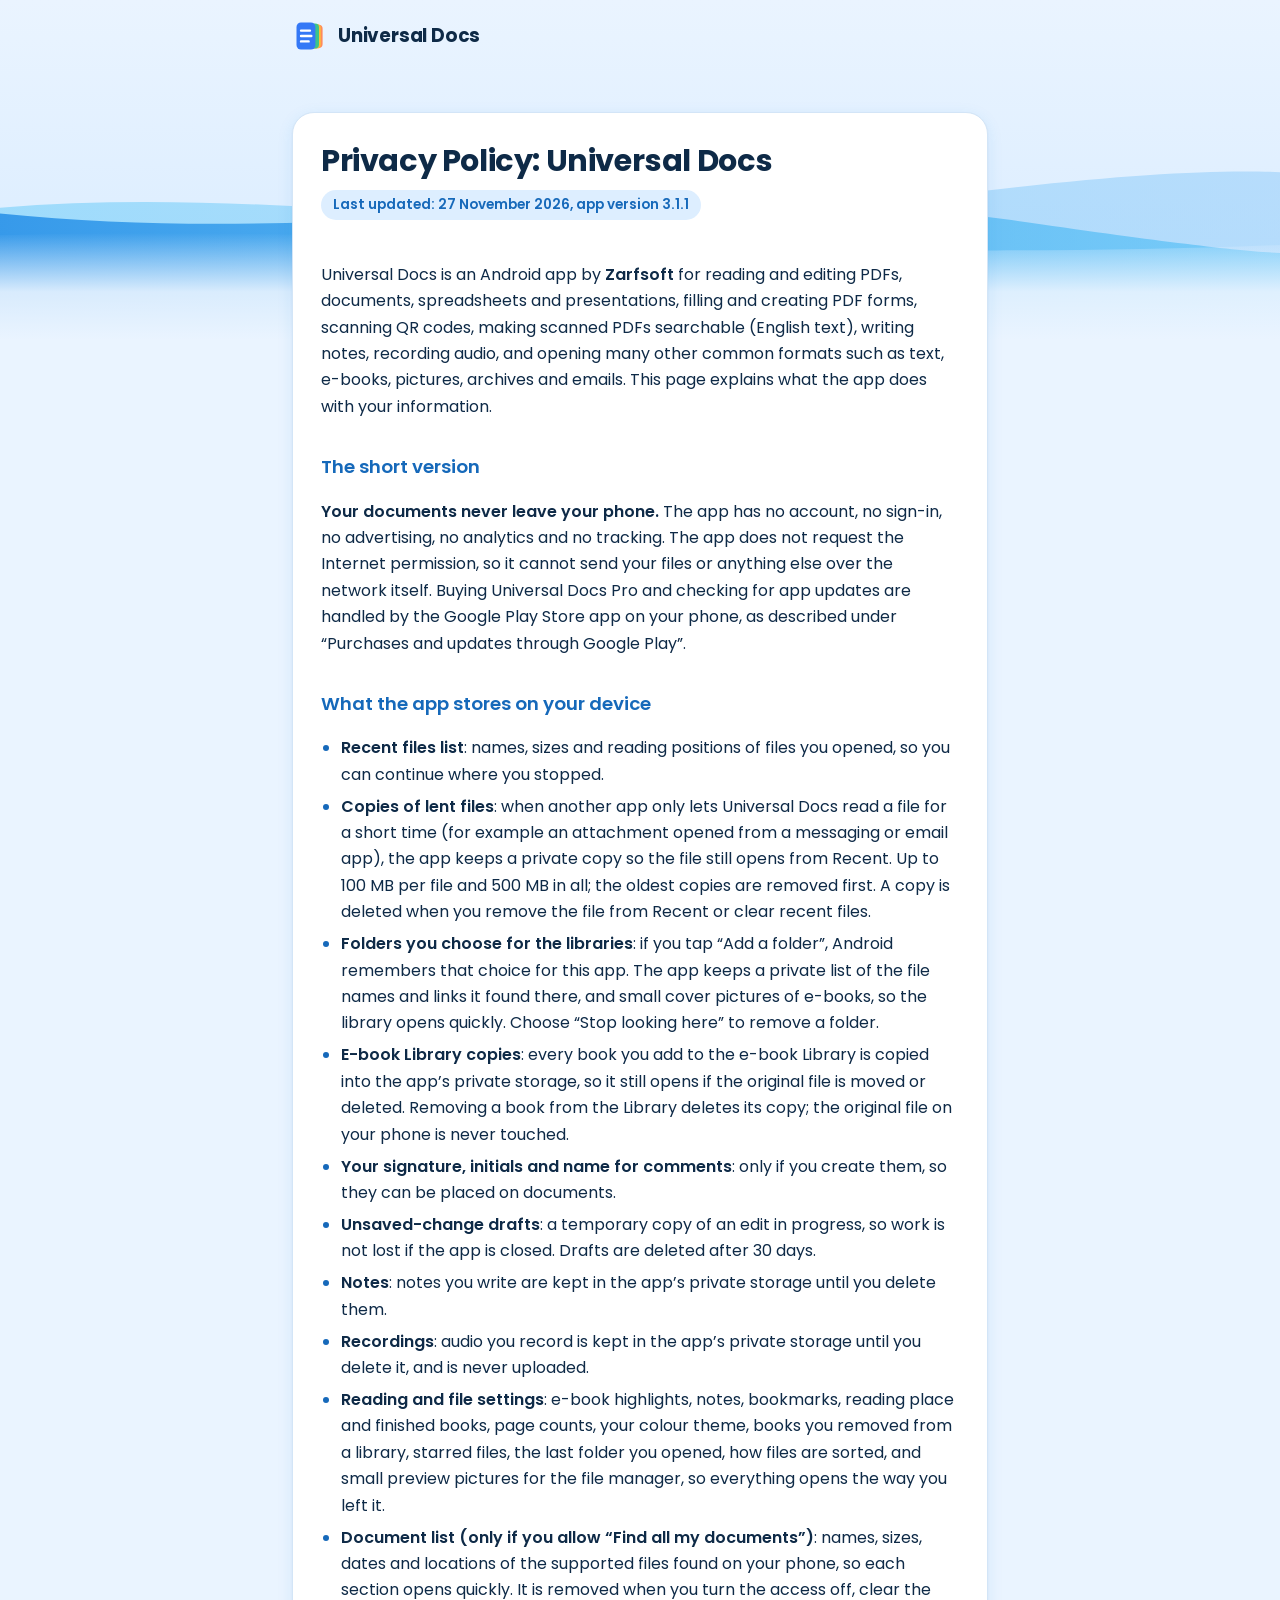
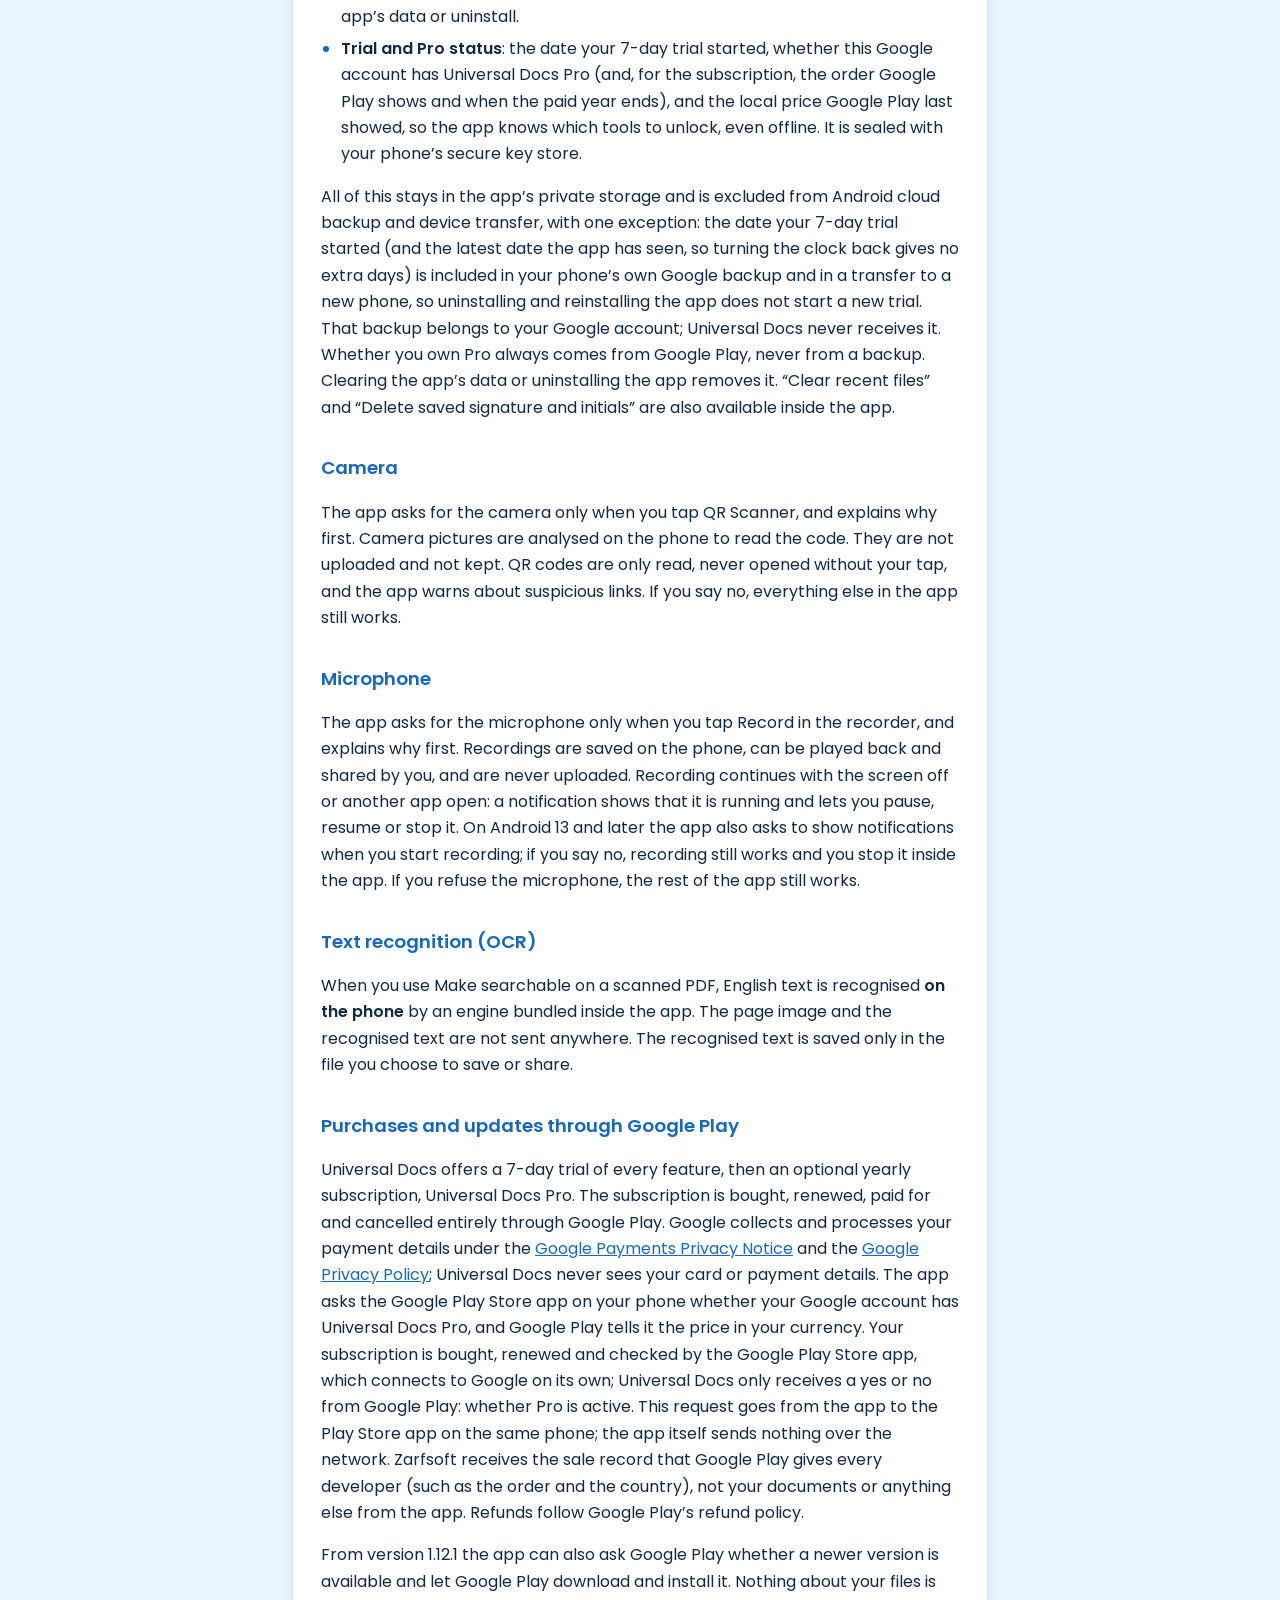
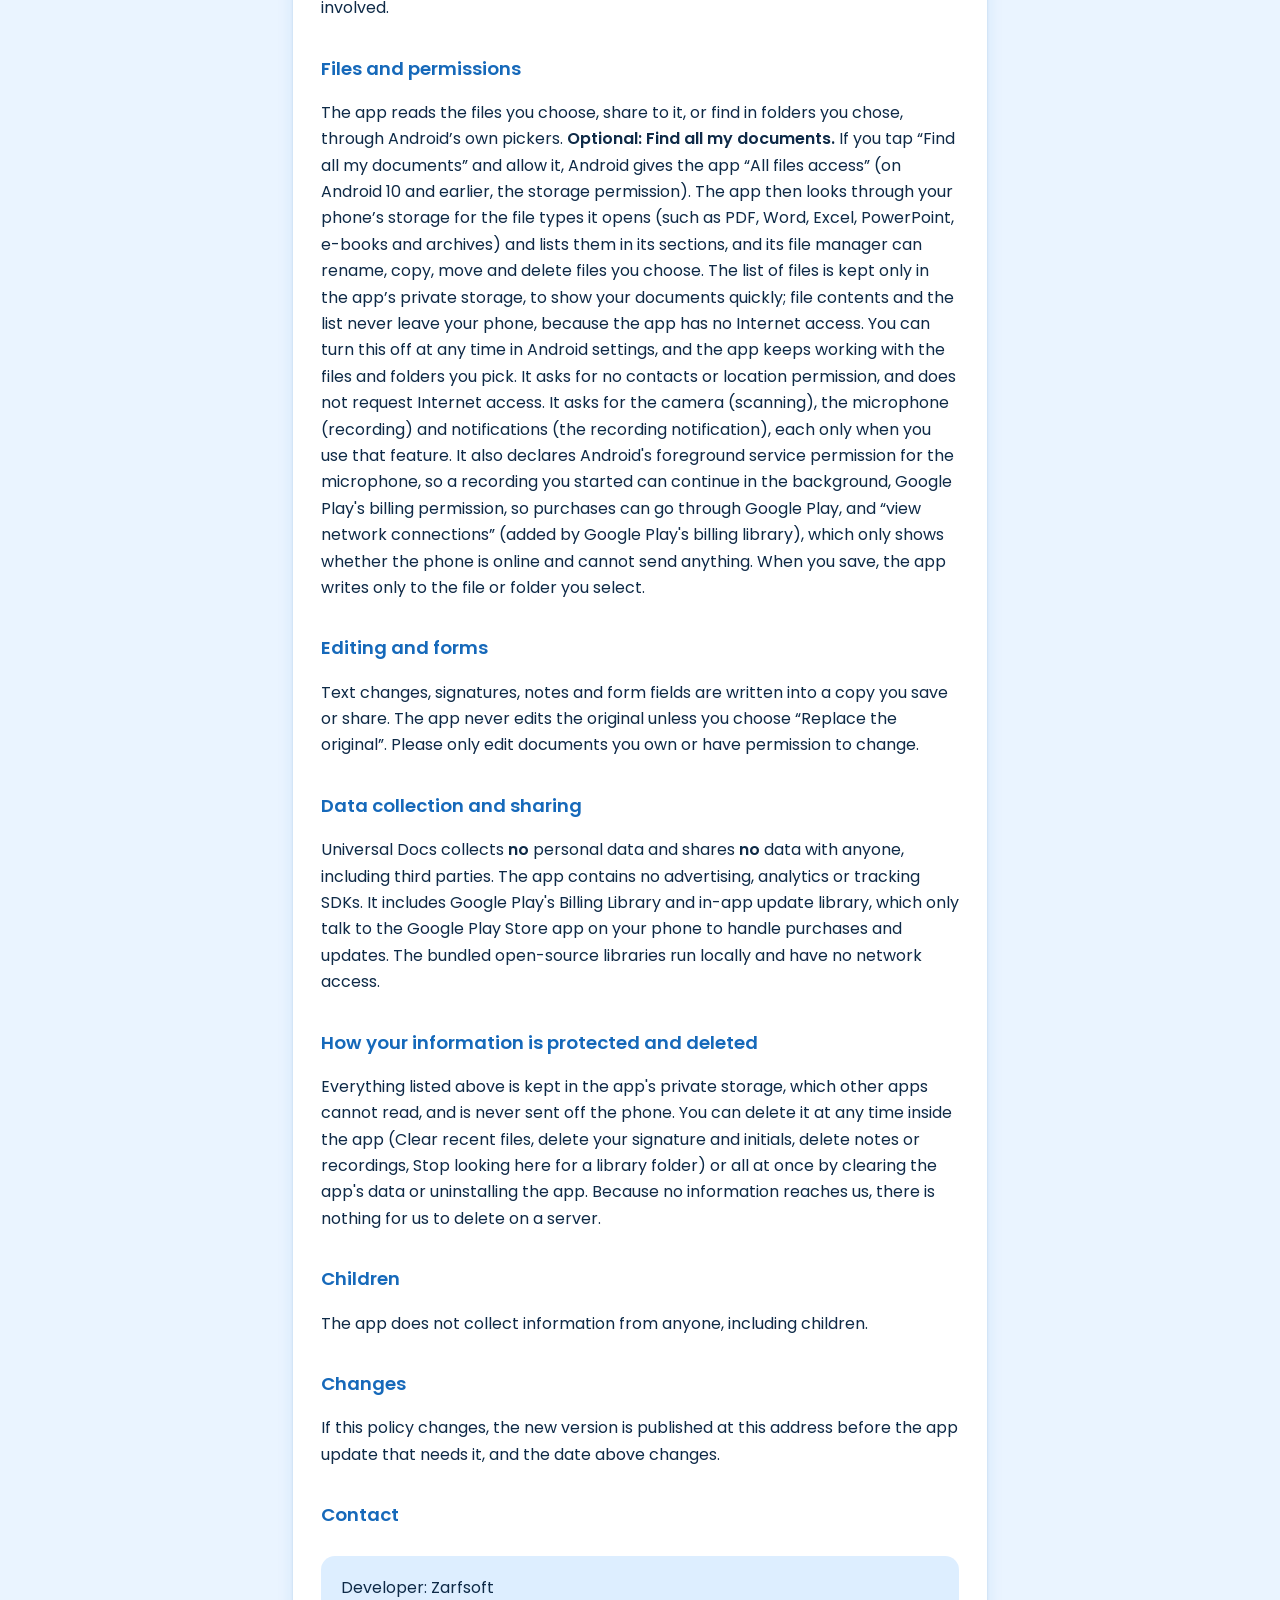
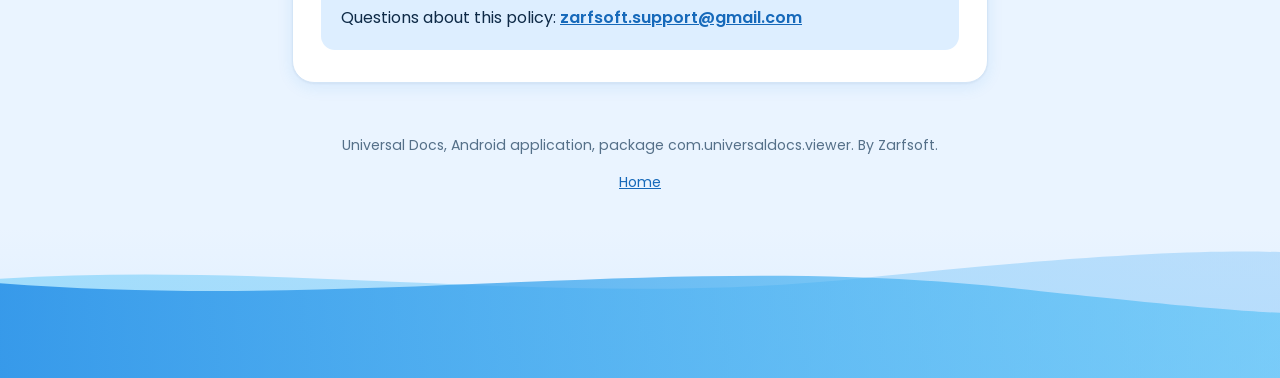
==== commit e73272ef: "Add files via upload" ====
--- a/privacy/index.html
+++ b/privacy/index.html
@@ -1,150 +1,151 @@
-<!DOCTYPE html>
-<html lang="en">
-<head>
-<meta charset="utf-8">
-<meta name="viewport" content="width=device-width, initial-scale=1">
-<title>Privacy Policy: Universal Docs</title>
-<link rel="icon" href="../assets/logo.svg" type="image/svg+xml">
-<meta name="theme-color" content="#EAF4FF">
-<link rel="stylesheet" href="../assets/site.css">
-</head>
-<body>
-<svg width="0" height="0" style="position:absolute" aria-hidden="true"><defs>
-<linearGradient id="spW1" x1="0" y1="0" x2="1" y2="0"><stop offset="0" class="sp-w1a" stop-opacity=".85"/><stop offset="1" class="sp-w1b" stop-opacity=".55"/></linearGradient>
-<linearGradient id="spW2" x1="0" y1="0" x2="1" y2="0"><stop offset="0" class="sp-w2a" stop-opacity=".7"/><stop offset="1" class="sp-w2b" stop-opacity=".5"/></linearGradient>
-<linearGradient id="spW3" x1="0" y1="0" x2="0" y2="1"><stop offset="0" class="sp-fade" stop-opacity="0"/><stop offset=".55" class="sp-fade" stop-opacity=".9"/><stop offset="1" class="sp-fade" stop-opacity="1"/></linearGradient>
-</defs></svg>
-<div class="sky" aria-hidden="true"><svg class="waves" viewBox="0 0 400 300" preserveAspectRatio="none">
-<path class="w-back" d="M0 120 C 90 40, 170 170, 260 100 S 380 40, 400 70 L400 300 L0 300 Z" fill="url(#spW2)"/>
-<path class="w-front" d="M0 90 C 110 190, 200 40, 300 120 S 380 170, 400 130 L400 300 L0 300 Z" fill="url(#spW1)"/>
-<path class="w-fade" d="M0 150 C 120 110, 240 200, 400 150 L400 300 L0 300 Z" fill="url(#spW3)"/>
-</svg></div>
-<div class="wrap">
-  <header class="top">
-    <svg viewBox="0 0 40 40" aria-hidden="true"><rect x="14" y="7.5" width="20" height="26" rx="4.5" fill="#FF8A5B"/><rect x="12" y="6.8" width="20" height="27" rx="4.5" fill="#FDBA3B"/><rect x="10" y="6" width="20" height="28" rx="4.5" fill="#3CC48A"/><rect x="5" y="5" width="21" height="30" rx="5" fill="#3478F6"/><path d="M10 14h10M10 20h11.5M10 26h8.5" stroke="#FFFFFF" stroke-width="2.6" stroke-linecap="round"/></svg>
-    <a class="name" href="../">Universal Docs</a>
-  </header>
-  <main class="doc">
-<h1>Privacy Policy: Universal Docs</h1>
-<p class="date">Last updated: 23 November 2026, app version 2.2.0</p>
-
-<p>Universal Docs is an Android app by <strong>Zarfsoft</strong> for reading and editing PDFs, documents, spreadsheets and
-presentations, filling and creating PDF forms, scanning QR codes, making scanned PDFs searchable (English text),
-writing notes, recording audio, and opening many other common formats such as text, e-books, pictures, archives and emails.
-This page explains what the app does with your information.</p>
-
-<h2>The short version</h2>
-<p><strong>Your documents never leave your phone.</strong> The app has no account, no sign-in, no advertising,
-no analytics and no tracking. The app does not request the Internet permission, so it cannot send your files
-or anything else over the network itself. Buying Universal Docs Pro and checking for app updates are handled by the
-Google Play Store app on your phone, as described under “Purchases and updates through Google Play”.</p>
-
-<h2>What the app stores on your device</h2>
-<ul>
-  <li><strong>Recent files list</strong>: names, sizes and reading positions of files you opened, so you can continue where you stopped.</li>
-  <li><strong>Copies of lent files</strong>: when another app only lets Universal Docs read a file for a short time (for example an
-      attachment opened from a messaging or email app), the app keeps a private copy so the file still opens from Recent.
-      Up to 100 MB per file and 500 MB in all; the oldest copies are removed first. A copy is deleted when you remove the
-      file from Recent or clear recent files.</li>
-  <li><strong>Folders you choose for the libraries</strong>: if you tap “Add a folder”, Android remembers that choice for this app.
-      The app keeps a private list of the file names and links it found there, and small cover pictures of e-books, so the library
-      opens quickly. Choose “Stop looking here” to remove a folder.</li>
-  <li><strong>E-book Library copies</strong>: every book you add to the e-book Library is copied into the app’s private storage, so it
-      still opens if the original file is moved or deleted. Removing a book from the Library deletes its copy; the original file on your phone is never touched.</li>
-  <li><strong>Your signature, initials and name for comments</strong>: only if you create them, so they can be placed on documents.</li>
-  <li><strong>Unsaved-change drafts</strong>: a temporary copy of an edit in progress, so work is not lost if the app is closed.
-      Drafts are deleted after 30 days.</li>
-  <li><strong>Notes</strong>: notes you write are kept in the app’s private storage until you delete them.</li>
-  <li><strong>Recordings</strong>: audio you record is kept in the app’s private storage until you delete it, and is never uploaded.</li>
-  <li><strong>Reading and file settings</strong>: e-book highlights, notes, bookmarks, reading place and finished books, page counts, your colour theme, books you removed from a library, starred files, the last folder you opened, how files are sorted, and small preview pictures for the file manager, so everything opens the way you left it.</li>
-  <li><strong>Document list (only if you allow “Find all my documents”)</strong>: names, sizes, dates and locations of the supported
-      files found on your phone, so each section opens quickly. It is removed when you turn the access off, clear the app’s data or uninstall.</li>
-  <li><strong>Trial and Pro status</strong>: the date your 7-day trial started, whether this Google account owns Universal Docs Pro,
-      and the local price Google Play last showed, so the app knows which tools to unlock, even offline.</li>
-</ul>
-<p>All of this stays in the app’s private storage and is excluded from Android cloud backup and device transfer, with one exception: the date your 7-day trial started (and the latest date the app has seen, so turning the clock back gives no extra days) is included in your phone’s own Google backup and in a transfer to a new phone, so uninstalling and reinstalling the app does not start a new trial. That backup belongs to your Google account; Universal Docs never receives it. Whether you own Pro always comes from Google Play, never from a backup.
-Clearing the app’s data or uninstalling the app removes it. “Clear recent files” and “Delete saved signature and initials” are also
-available inside the app.</p>
-
-<h2>Camera</h2>
-<p>The app asks for the camera only when you tap QR Scanner, and explains why first.
-Camera pictures are analysed on the phone to read the code. They are not uploaded and not kept. QR codes are only read, never opened without your tap, and the app warns about
-suspicious links. If you say no, everything else in the app still works.</p>
-
-<h2>Microphone</h2>
-<p>The app asks for the microphone only when you tap Record in the recorder, and explains why first. Recordings are saved on the phone,
-can be played back and shared by you, and are never uploaded. Recording continues with the screen off or another app open: a notification
-shows that it is running and lets you pause, resume or stop it. On Android 13 and later the app also asks to show notifications
-when you start recording; if you say no, recording still works and you stop it inside the app. If you refuse the microphone,
-the rest of the app still works.</p>
-
-<h2>Text recognition (OCR)</h2>
-<p>When you use Make searchable on a scanned PDF, English text is recognised <strong>on the phone</strong> by an engine
-bundled inside the app. The page image and the recognised text are not sent anywhere. The recognised text is saved only
-in the file you choose to save or share.</p>
-
-<h2>Purchases and updates through Google Play</h2>
-<p>Universal Docs offers a 7-day trial of every feature, then an optional one-time purchase, Universal Docs Pro.
-The purchase is made and paid for entirely through Google Play. Google collects and processes your payment details under
-the <a href="https://payments.google.com/payments/apis-secure/get_legal_document?ldo=0&amp;ldt=privacynotice">Google Payments Privacy Notice</a>
-and the <a href="https://policies.google.com/privacy">Google Privacy Policy</a>; Universal Docs never sees your card or payment details.
-The app asks the Google Play Store app on your phone whether your Google account owns Universal Docs Pro, and Google Play tells it
-the price in your currency. This request goes from the app to the Play Store app on the same phone; the app itself sends nothing over the
-network. Zarfsoft receives the sale record that Google Play gives every developer (such as the order and the country), not your documents
-or anything else from the app. Refunds follow Google Play’s refund policy.</p>
-<p>From version 1.12.1 the app can also ask Google Play whether a newer version is available and let Google Play download and install it.
-Nothing about your files is involved.</p>
-
-<h2>Files and permissions</h2>
-<p>The app reads the files you choose, share to it, or find in folders you chose, through Android’s own pickers.
-<strong>Optional: Find all my documents.</strong> If you tap “Find all my documents” and allow it, Android gives the app
-“All files access” (on Android 10 and earlier, the storage permission). The app then looks through your phone’s storage for the file types
-it opens (such as PDF, Word, Excel, PowerPoint, e-books and archives) and lists them in its sections, and its file manager can rename, copy,
-move and delete files you choose. The list of files is kept only in the app’s private storage, to show your documents quickly; file contents
-and the list never leave your phone, because the app has no Internet access. You can turn this off at any time in Android settings, and the
-app keeps working with the files and folders you pick.
-It asks for no contacts or location permission, and does not request Internet access. It asks for the camera (scanning), the microphone (recording) and
-notifications (the recording notification), each only when you use that feature. It also declares Android's foreground service permission
-for the microphone, so a recording you started can continue in the background, Google Play's billing permission, so purchases can go
-through Google Play, and “view network connections” (added by Google Play's billing library), which only shows whether the phone is online
-and cannot send anything. When you save, the app writes only to the file or folder you select.</p>
-
-<h2>Editing and forms</h2>
-<p>Text changes, signatures, notes and form fields are written into a copy you save or share. The app never edits the
-original unless you choose “Replace the original”. Please only edit documents you own or have permission to change.</p>
-
-<h2>Data collection and sharing</h2>
-<p>Universal Docs collects <strong>no</strong> personal data and shares <strong>no</strong> data with anyone, including
-third parties. The app contains no advertising, analytics or tracking SDKs. It includes Google Play's Billing Library and in-app update
-library, which only talk to the Google Play Store app on your phone to handle purchases and updates. The bundled open-source libraries
-run locally and have no network access.</p>
-
-<h2>How your information is protected and deleted</h2>
-<p>Everything listed above is kept in the app's private storage, which other apps cannot read, and is never sent off the phone.
-You can delete it at any time inside the app (Clear recent files, delete your signature and initials, delete notes or recordings,
-Stop looking here for a library folder) or all at once by clearing the app's data or uninstalling the app. Because no information
-reaches us, there is nothing for us to delete on a server.</p>
-
-<h2>Children</h2>
-<p>The app does not collect information from anyone, including children.</p>
-
-<h2>Changes</h2>
-<p>If this policy changes, the new version is published at this address before the app update that needs it, and the date above changes.</p>
-
-<h2>Contact</h2>
-<div class="contact">
-  <p>Developer: Zarfsoft</p>
-  <p>Questions about this policy: <a href="mailto:zarfsoft.support@gmail.com"><strong>zarfsoft.support@gmail.com</strong></a></p>
-</div>
-  </main>
-  <footer>
-    <p>Universal Docs, Android application, package com.universaldocs.viewer. By Zarfsoft.</p>
-    <p><a href="../">Home</a></p>
-  </footer>
-</div>
-<div class="foot-waves" aria-hidden="true"><svg class="waves" viewBox="0 0 400 300" preserveAspectRatio="none">
-<path class="w-back" d="M0 120 C 90 40, 170 170, 260 100 S 380 40, 400 70 L400 300 L0 300 Z" fill="url(#spW2)"/>
-<path class="w-front" d="M0 90 C 110 190, 200 40, 300 120 S 380 170, 400 130 L400 300 L0 300 Z" fill="url(#spW1)"/>
-</svg></div>
-</body>
-</html>
+<!DOCTYPE html>
+<html lang="en">
+<head>
+<meta charset="utf-8">
+<meta name="viewport" content="width=device-width, initial-scale=1">
+<title>Privacy Policy: Universal Docs</title>
+<link rel="icon" href="../assets/logo.svg" type="image/svg+xml">
+<meta name="theme-color" content="#EAF4FF">
+<link rel="stylesheet" href="../assets/site.css">
+</head>
+<body>
+<svg width="0" height="0" style="position:absolute" aria-hidden="true"><defs>
+<linearGradient id="spW1" x1="0" y1="0" x2="1" y2="0"><stop offset="0" class="sp-w1a" stop-opacity=".85"/><stop offset="1" class="sp-w1b" stop-opacity=".55"/></linearGradient>
+<linearGradient id="spW2" x1="0" y1="0" x2="1" y2="0"><stop offset="0" class="sp-w2a" stop-opacity=".7"/><stop offset="1" class="sp-w2b" stop-opacity=".5"/></linearGradient>
+<linearGradient id="spW3" x1="0" y1="0" x2="0" y2="1"><stop offset="0" class="sp-fade" stop-opacity="0"/><stop offset=".55" class="sp-fade" stop-opacity=".9"/><stop offset="1" class="sp-fade" stop-opacity="1"/></linearGradient>
+</defs></svg>
+<div class="sky" aria-hidden="true"><svg class="waves" viewBox="0 0 400 300" preserveAspectRatio="none">
+<path class="w-back" d="M0 120 C 90 40, 170 170, 260 100 S 380 40, 400 70 L400 300 L0 300 Z" fill="url(#spW2)"/>
+<path class="w-front" d="M0 90 C 110 190, 200 40, 300 120 S 380 170, 400 130 L400 300 L0 300 Z" fill="url(#spW1)"/>
+<path class="w-fade" d="M0 150 C 120 110, 240 200, 400 150 L400 300 L0 300 Z" fill="url(#spW3)"/>
+</svg></div>
+<div class="wrap">
+  <header class="top">
+    <svg viewBox="0 0 40 40" aria-hidden="true"><rect x="14" y="7.5" width="20" height="26" rx="4.5" fill="#FF8A5B"/><rect x="12" y="6.8" width="20" height="27" rx="4.5" fill="#FDBA3B"/><rect x="10" y="6" width="20" height="28" rx="4.5" fill="#3CC48A"/><rect x="5" y="5" width="21" height="30" rx="5" fill="#3478F6"/><path d="M10 14h10M10 20h11.5M10 26h8.5" stroke="#FFFFFF" stroke-width="2.6" stroke-linecap="round"/></svg>
+    <a class="name" href="../">Universal Docs</a>
+  </header>
+  <main class="doc">
+<h1>Privacy Policy: Universal Docs</h1>
+<p class="date">Last updated: 27 November 2026, app version 3.1.1</p>
+
+<p>Universal Docs is an Android app by <strong>Zarfsoft</strong> for reading and editing PDFs, documents, spreadsheets and
+presentations, filling and creating PDF forms, scanning QR codes, making scanned PDFs searchable (English text),
+writing notes, recording audio, and opening many other common formats such as text, e-books, pictures, archives and emails.
+This page explains what the app does with your information.</p>
+
+<h2>The short version</h2>
+<p><strong>Your documents never leave your phone.</strong> The app has no account, no sign-in, no advertising,
+no analytics and no tracking. The app does not request the Internet permission, so it cannot send your files
+or anything else over the network itself. Buying Universal Docs Pro and checking for app updates are handled by the
+Google Play Store app on your phone, as described under “Purchases and updates through Google Play”.</p>
+
+<h2>What the app stores on your device</h2>
+<ul>
+  <li><strong>Recent files list</strong>: names, sizes and reading positions of files you opened, so you can continue where you stopped.</li>
+  <li><strong>Copies of lent files</strong>: when another app only lets Universal Docs read a file for a short time (for example an
+      attachment opened from a messaging or email app), the app keeps a private copy so the file still opens from Recent.
+      Up to 100 MB per file and 500 MB in all; the oldest copies are removed first. A copy is deleted when you remove the
+      file from Recent or clear recent files.</li>
+  <li><strong>Folders you choose for the libraries</strong>: if you tap “Add a folder”, Android remembers that choice for this app.
+      The app keeps a private list of the file names and links it found there, and small cover pictures of e-books, so the library
+      opens quickly. Choose “Stop looking here” to remove a folder.</li>
+  <li><strong>E-book Library copies</strong>: every book you add to the e-book Library is copied into the app’s private storage, so it
+      still opens if the original file is moved or deleted. Removing a book from the Library deletes its copy; the original file on your phone is never touched.</li>
+  <li><strong>Your signature, initials and name for comments</strong>: only if you create them, so they can be placed on documents.</li>
+  <li><strong>Unsaved-change drafts</strong>: a temporary copy of an edit in progress, so work is not lost if the app is closed.
+      Drafts are deleted after 30 days.</li>
+  <li><strong>Notes</strong>: notes you write are kept in the app’s private storage until you delete them.</li>
+  <li><strong>Recordings</strong>: audio you record is kept in the app’s private storage until you delete it, and is never uploaded.</li>
+  <li><strong>Reading and file settings</strong>: e-book highlights, notes, bookmarks, reading place and finished books, page counts, your colour theme, books you removed from a library, starred files, the last folder you opened, how files are sorted, and small preview pictures for the file manager, so everything opens the way you left it.</li>
+  <li><strong>Document list (only if you allow “Find all my documents”)</strong>: names, sizes, dates and locations of the supported
+      files found on your phone, so each section opens quickly. It is removed when you turn the access off, clear the app’s data or uninstall.</li>
+  <li><strong>Trial and Pro status</strong>: the date your 7-day trial started, whether this Google account has Universal Docs Pro
+      (and, for the subscription, the order Google Play shows and when the paid year ends), and the local price Google Play last showed,
+      so the app knows which tools to unlock, even offline. It is sealed with your phone’s secure key store.</li>
+</ul>
+<p>All of this stays in the app’s private storage and is excluded from Android cloud backup and device transfer, with one exception: the date your 7-day trial started (and the latest date the app has seen, so turning the clock back gives no extra days) is included in your phone’s own Google backup and in a transfer to a new phone, so uninstalling and reinstalling the app does not start a new trial. That backup belongs to your Google account; Universal Docs never receives it. Whether you own Pro always comes from Google Play, never from a backup.
+Clearing the app’s data or uninstalling the app removes it. “Clear recent files” and “Delete saved signature and initials” are also
+available inside the app.</p>
+
+<h2>Camera</h2>
+<p>The app asks for the camera only when you tap QR Scanner, and explains why first.
+Camera pictures are analysed on the phone to read the code. They are not uploaded and not kept. QR codes are only read, never opened without your tap, and the app warns about
+suspicious links. If you say no, everything else in the app still works.</p>
+
+<h2>Microphone</h2>
+<p>The app asks for the microphone only when you tap Record in the recorder, and explains why first. Recordings are saved on the phone,
+can be played back and shared by you, and are never uploaded. Recording continues with the screen off or another app open: a notification
+shows that it is running and lets you pause, resume or stop it. On Android 13 and later the app also asks to show notifications
+when you start recording; if you say no, recording still works and you stop it inside the app. If you refuse the microphone,
+the rest of the app still works.</p>
+
+<h2>Text recognition (OCR)</h2>
+<p>When you use Make searchable on a scanned PDF, English text is recognised <strong>on the phone</strong> by an engine
+bundled inside the app. The page image and the recognised text are not sent anywhere. The recognised text is saved only
+in the file you choose to save or share.</p>
+
+<h2>Purchases and updates through Google Play</h2>
+<p>Universal Docs offers a 7-day trial of every feature, then an optional yearly subscription, Universal Docs Pro.
+The subscription is bought, renewed, paid for and cancelled entirely through Google Play. Google collects and processes your payment details under
+the <a href="https://payments.google.com/payments/apis-secure/get_legal_document?ldo=0&amp;ldt=privacynotice">Google Payments Privacy Notice</a>
+and the <a href="https://policies.google.com/privacy">Google Privacy Policy</a>; Universal Docs never sees your card or payment details.
+The app asks the Google Play Store app on your phone whether your Google account has Universal Docs Pro, and Google Play tells it
+the price in your currency. Your subscription is bought, renewed and checked by the Google Play Store app, which connects to Google on its own; Universal Docs only receives a yes or no from Google Play: whether Pro is active. This request goes from the app to the Play Store app on the same phone; the app itself sends nothing over the
+network. Zarfsoft receives the sale record that Google Play gives every developer (such as the order and the country), not your documents
+or anything else from the app. Refunds follow Google Play’s refund policy.</p>
+<p>From version 1.12.1 the app can also ask Google Play whether a newer version is available and let Google Play download and install it.
+Nothing about your files is involved.</p>
+
+<h2>Files and permissions</h2>
+<p>The app reads the files you choose, share to it, or find in folders you chose, through Android’s own pickers.
+<strong>Optional: Find all my documents.</strong> If you tap “Find all my documents” and allow it, Android gives the app
+“All files access” (on Android 10 and earlier, the storage permission). The app then looks through your phone’s storage for the file types
+it opens (such as PDF, Word, Excel, PowerPoint, e-books and archives) and lists them in its sections, and its file manager can rename, copy,
+move and delete files you choose. The list of files is kept only in the app’s private storage, to show your documents quickly; file contents
+and the list never leave your phone, because the app has no Internet access. You can turn this off at any time in Android settings, and the
+app keeps working with the files and folders you pick.
+It asks for no contacts or location permission, and does not request Internet access. It asks for the camera (scanning), the microphone (recording) and
+notifications (the recording notification), each only when you use that feature. It also declares Android's foreground service permission
+for the microphone, so a recording you started can continue in the background, Google Play's billing permission, so purchases can go
+through Google Play, and “view network connections” (added by Google Play's billing library), which only shows whether the phone is online
+and cannot send anything. When you save, the app writes only to the file or folder you select.</p>
+
+<h2>Editing and forms</h2>
+<p>Text changes, signatures, notes and form fields are written into a copy you save or share. The app never edits the
+original unless you choose “Replace the original”. Please only edit documents you own or have permission to change.</p>
+
+<h2>Data collection and sharing</h2>
+<p>Universal Docs collects <strong>no</strong> personal data and shares <strong>no</strong> data with anyone, including
+third parties. The app contains no advertising, analytics or tracking SDKs. It includes Google Play's Billing Library and in-app update
+library, which only talk to the Google Play Store app on your phone to handle purchases and updates. The bundled open-source libraries
+run locally and have no network access.</p>
+
+<h2>How your information is protected and deleted</h2>
+<p>Everything listed above is kept in the app's private storage, which other apps cannot read, and is never sent off the phone.
+You can delete it at any time inside the app (Clear recent files, delete your signature and initials, delete notes or recordings,
+Stop looking here for a library folder) or all at once by clearing the app's data or uninstalling the app. Because no information
+reaches us, there is nothing for us to delete on a server.</p>
+
+<h2>Children</h2>
+<p>The app does not collect information from anyone, including children.</p>
+
+<h2>Changes</h2>
+<p>If this policy changes, the new version is published at this address before the app update that needs it, and the date above changes.</p>
+
+<h2>Contact</h2>
+<div class="contact">
+  <p>Developer: Zarfsoft</p>
+  <p>Questions about this policy: <a href="mailto:zarfsoft.support@gmail.com"><strong>zarfsoft.support@gmail.com</strong></a></p>
+</div>
+  </main>
+  <footer>
+    <p>Universal Docs, Android application, package com.universaldocs.viewer. By Zarfsoft.</p>
+    <p><a href="../">Home</a></p>
+  </footer>
+</div>
+<div class="foot-waves" aria-hidden="true"><svg class="waves" viewBox="0 0 400 300" preserveAspectRatio="none">
+<path class="w-back" d="M0 120 C 90 40, 170 170, 260 100 S 380 40, 400 70 L400 300 L0 300 Z" fill="url(#spW2)"/>
+<path class="w-front" d="M0 90 C 110 190, 200 40, 300 120 S 380 170, 400 130 L400 300 L0 300 Z" fill="url(#spW1)"/>
+</svg></div>
+</body>
+</html>
